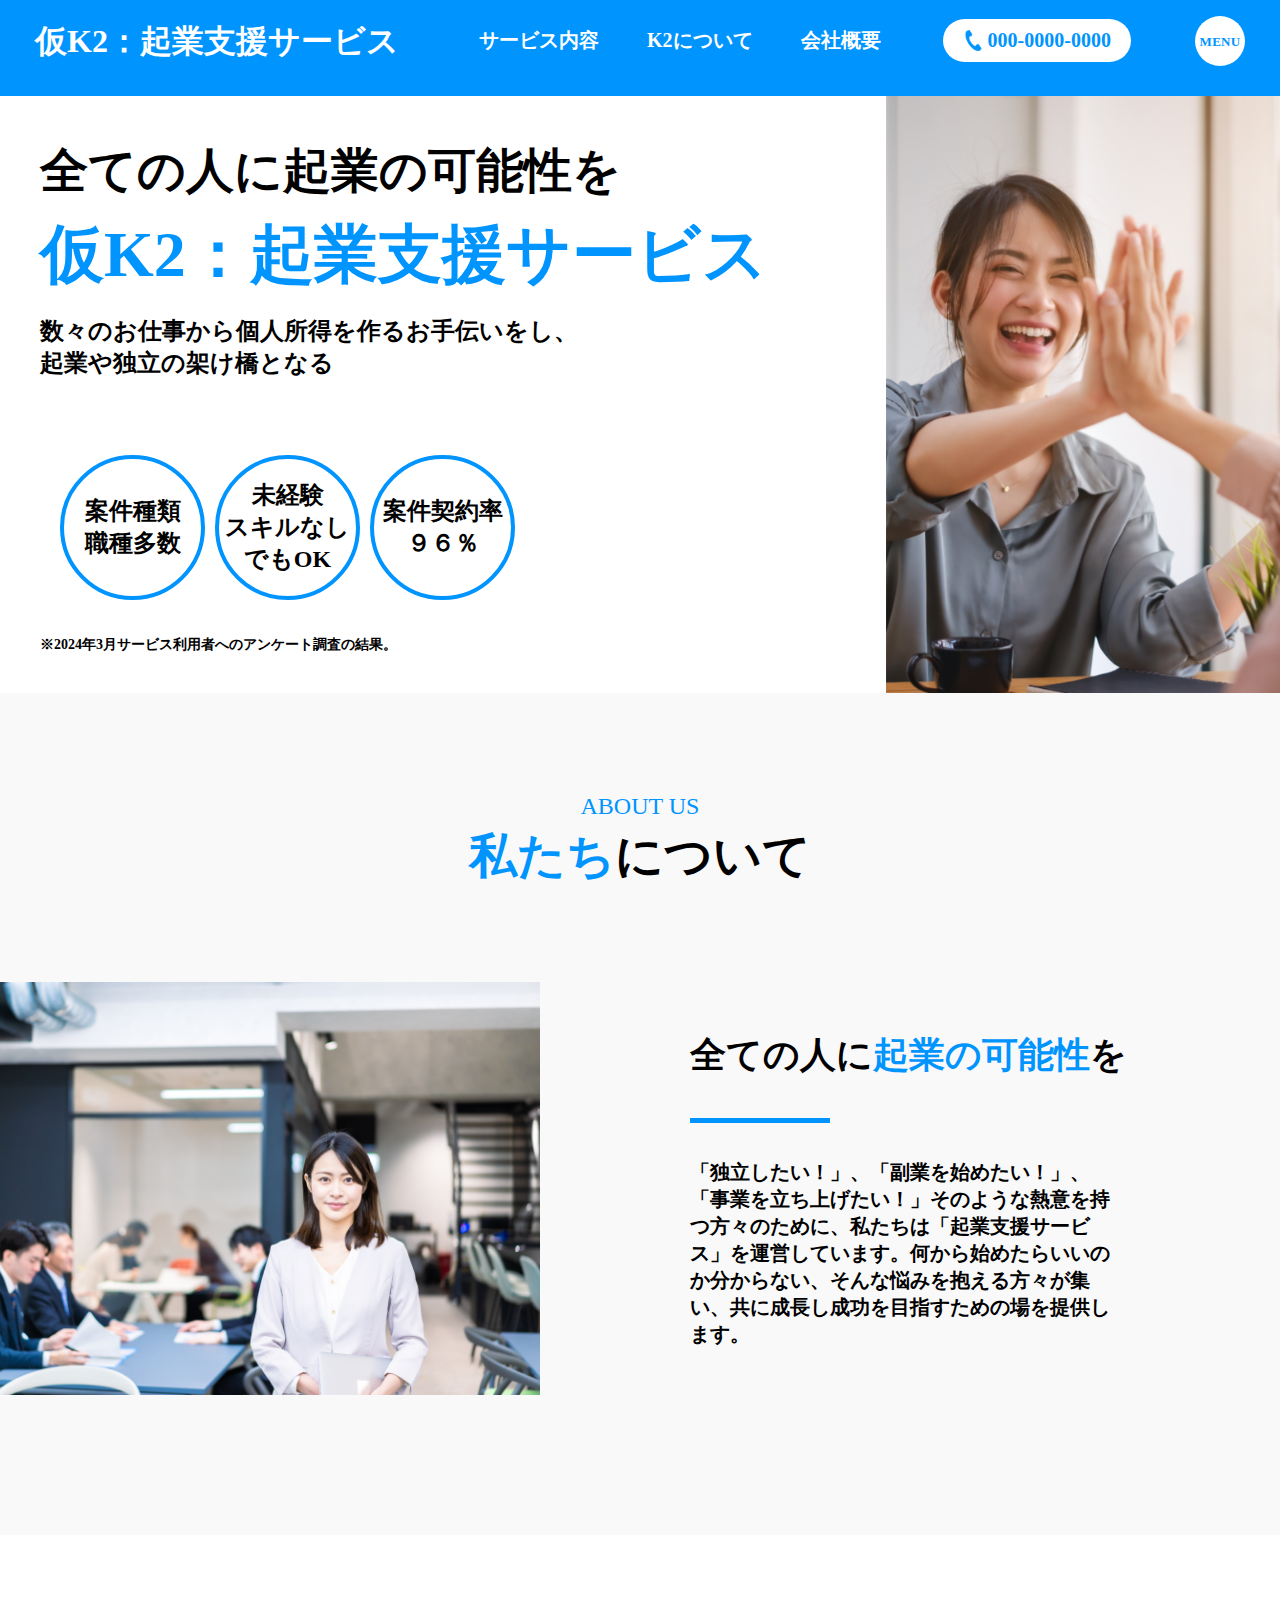
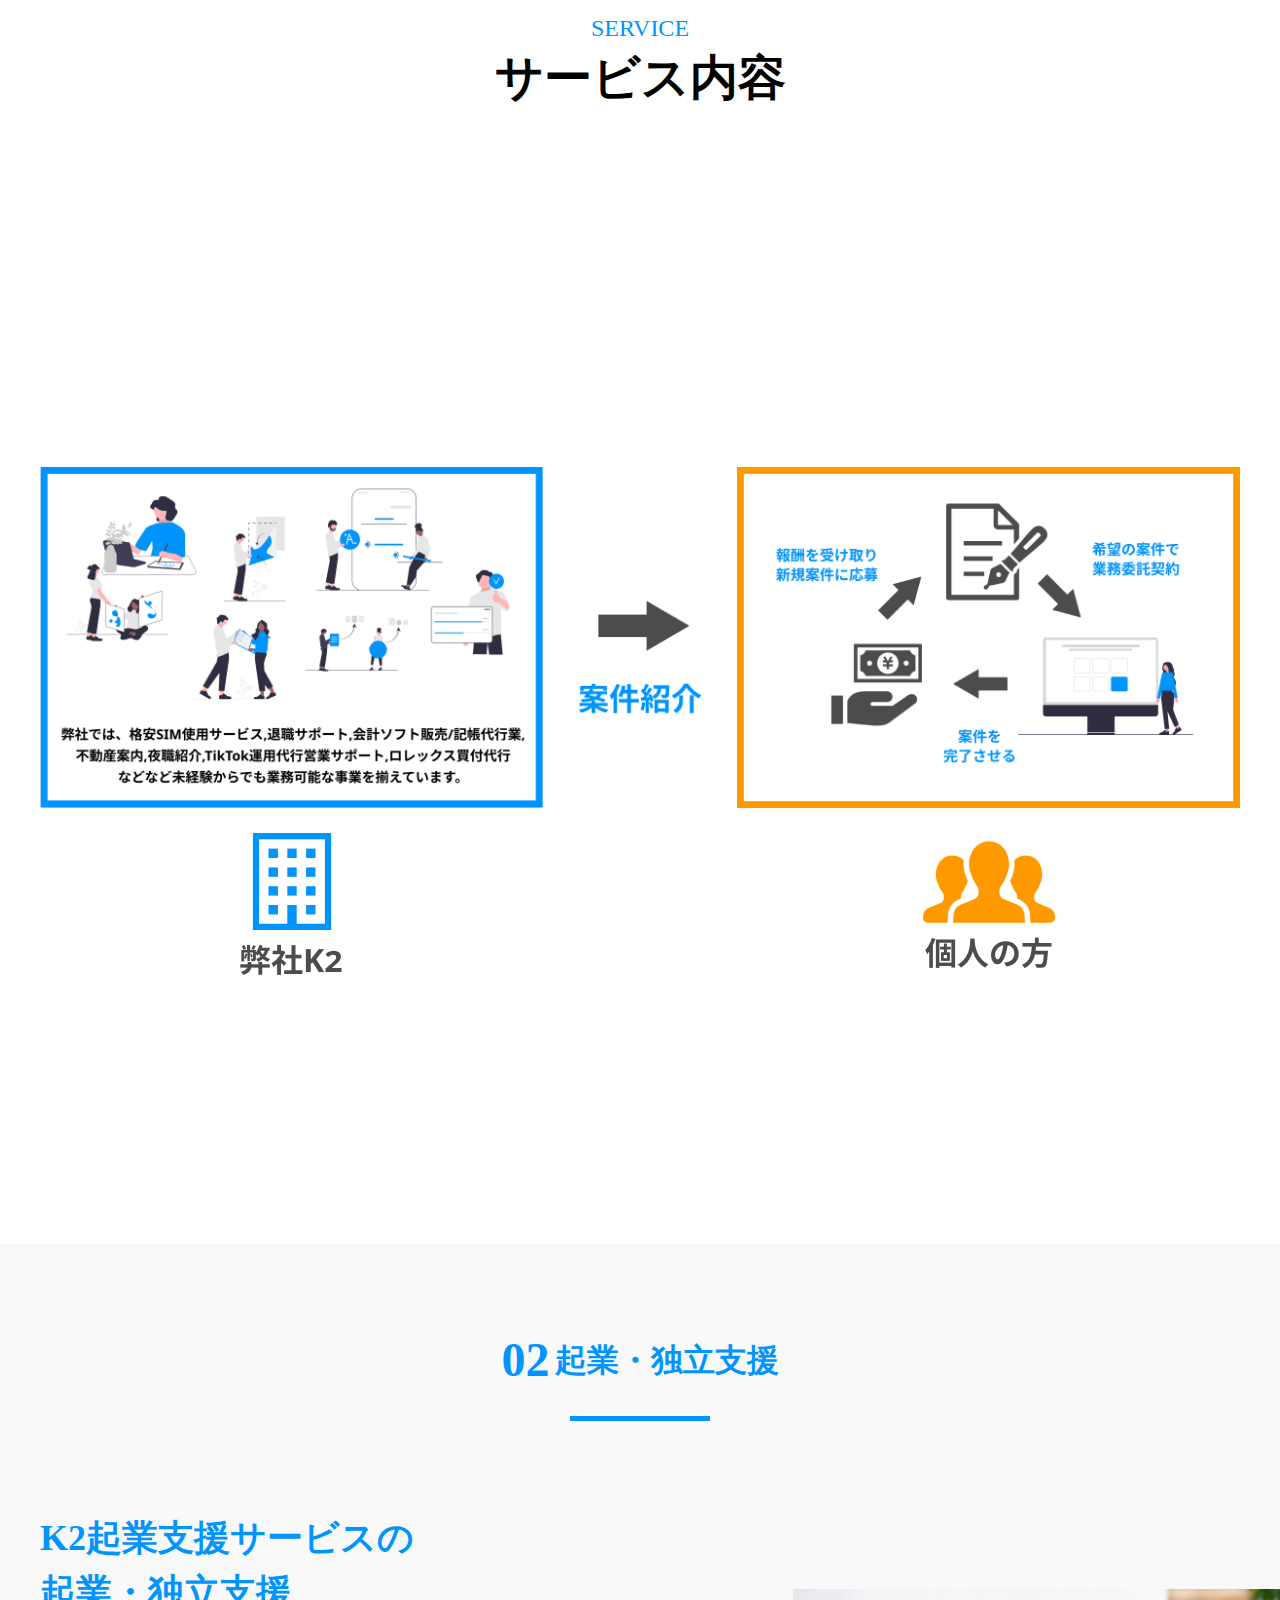
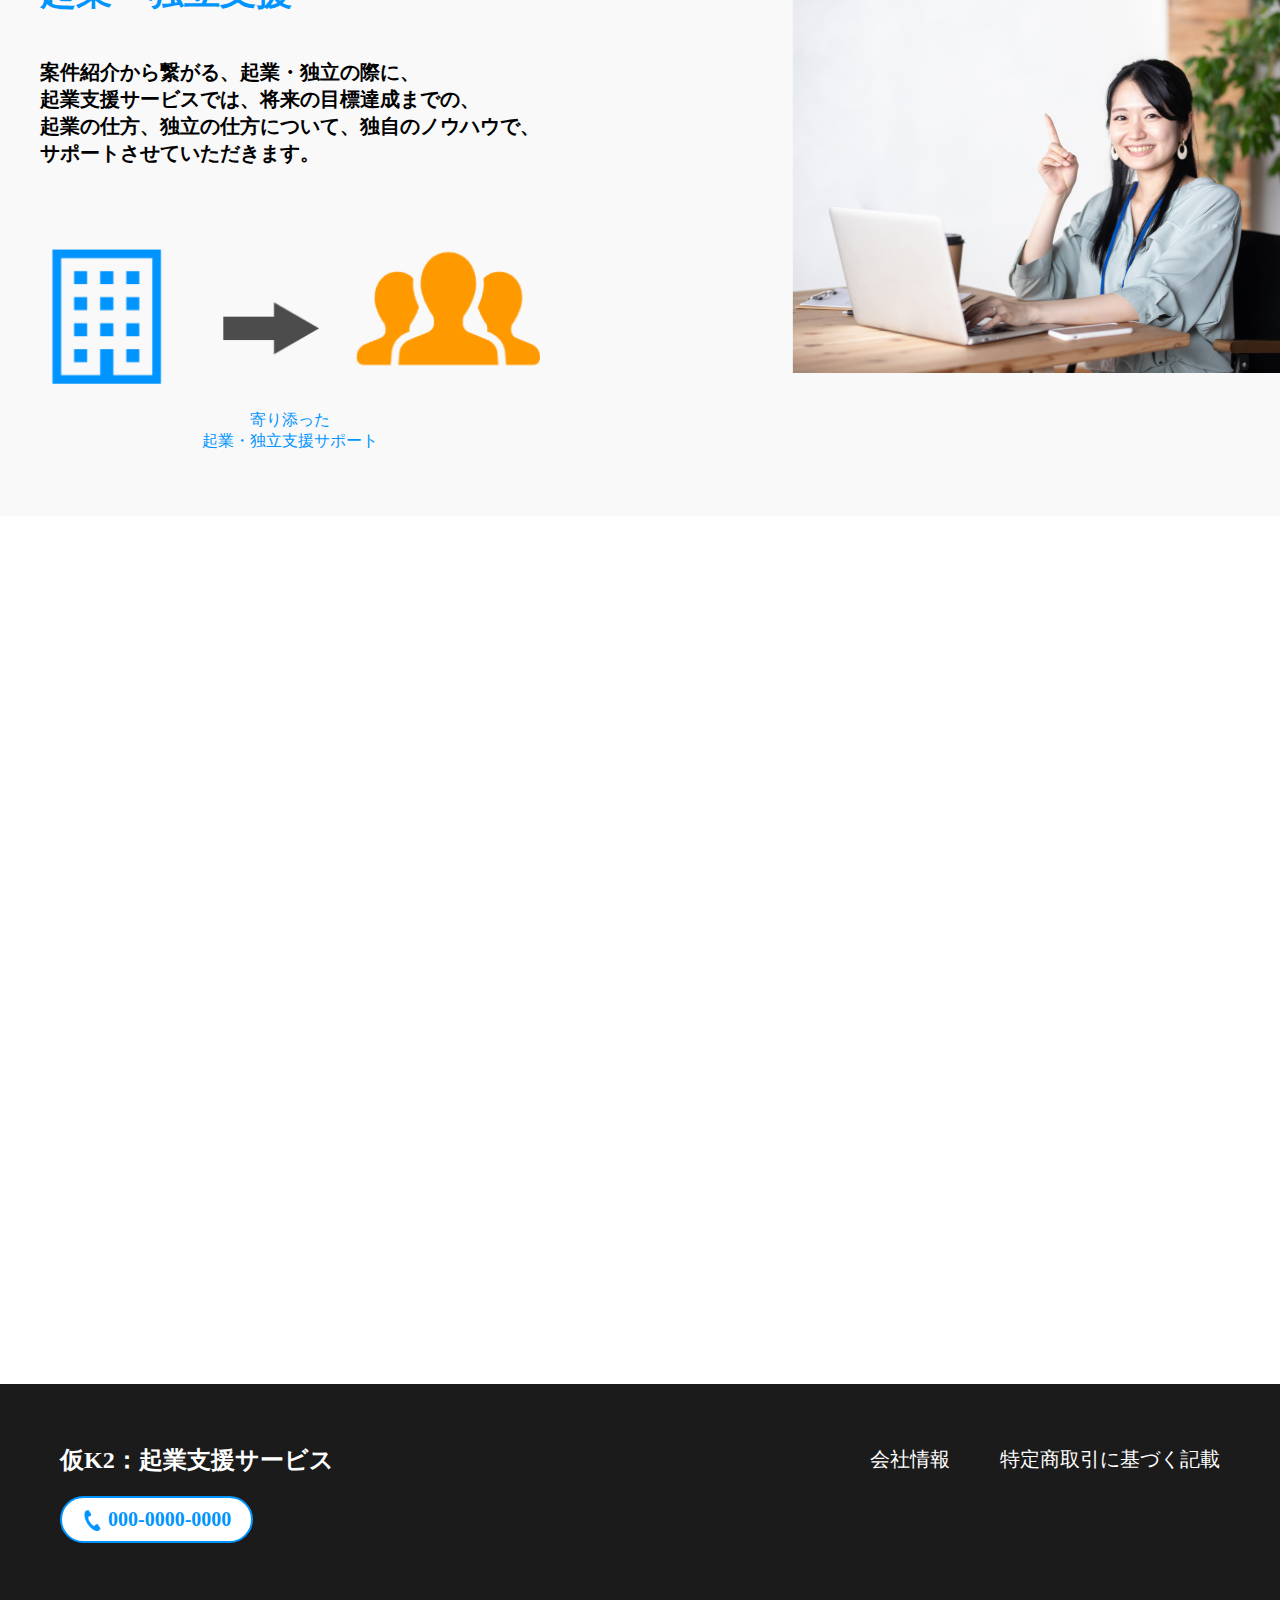
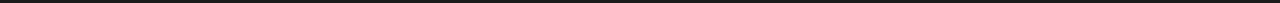
==== index.html @ 3875a144 "fist:: complete" ====
<!DOCTYPE html>
<html lang="ja">

<head>
    <meta charset="UTF-8">
    <meta name="viewport" content="width=device-width, initial-scale=1.0">
    <link rel="stylesheet" href="./assets/css/wow.css">
    <link rel="stylesheet" href="./assets/css/style.css">
    <link rel="preconnect" href="https://fonts.googleapis.com">
    <link rel="preconnect" href="https://fonts.gstatic.com" crossorigin>
    <link href="https://fonts.googleapis.com/css2?family=Noto+Sans+Thai:wght@100..900&display=swap" rel="stylesheet">


    <title>仮K2：起業支援サービス</title>
</head>

<body>
    <div class="c-header">
        <div class="c-header__inner">
            <h1>
                <a href="#" class="logo">
                    <!-- <img src="./assets/img/header/logo.png" alt="logo"> -->
                    仮K2：起業支援サービス
                </a>
            </h1>
            <div class="c-header-right is-pc">
                <ul class="c-header__items">
                    <li> サービス内容</li>
                    <li>K2について</li>
                    <li>会社概要</li>
                </ul>

                <div class="__link-wrap">
                    <a href="#" class="__link-wrap__item">
                        <svg width="21" height="21" viewBox="0 0 21 21" fill="none" xmlns="http://www.w3.org/2000/svg" xmlns:xlink="http://www.w3.org/1999/xlink">
                            <rect width="21" height="21" fill="url(#pattern0_32_11)"/>
                            <defs>
                            <pattern id="pattern0_32_11" patternContentUnits="objectBoundingBox" width="1" height="1">
                            <use xlink:href="#image0_32_11" transform="scale(0.00390625)"/>
                            </pattern>
                            <image id="image0_32_11" width="256" height="256" xlink:href="[data-uri]"/>
                            </defs>
                        </svg>
                        <p class="__item--ttlnum">
                            000-0000-0000
                        </p>
                    </a>
                </div>
            </div>
            <div class="hambtn">
                <button class="__btn">
                            <span>MENU</span>
                        </button>
            </div>
            <div class="sp-menu">
                <div class="sp-menu__container">
                    <div class="__header">
                        <h1>
                            <a>
                                <!-- <img src="./assets/img/header/logo.png" alt="logo"> -->
                            </a>
                        </h1>
                        <button class="close-menu">
                            <span>⨉</span>
                        </button>
                    </div>
                    <ul class="__items">
                        <li>
                            サービス内容
                        </li>
                        <li>
                            K2について
                        </li>
                        <li>
                            会社概要
                        </li>
                    </ul>
                    <div class="__link-wrap">
                        <a class="__link-wrap__item">
                            <svg width="21" height="21" viewBox="0 0 21 21" fill="none" xmlns="http://www.w3.org/2000/svg" xmlns:xlink="http://www.w3.org/1999/xlink">
                                <rect width="21" height="21" fill="url(#pattern0_32_39)"/>
                                <defs>
                                <pattern id="pattern0_32_39" patternContentUnits="objectBoundingBox" width="1" height="1">
                                <use xlink:href="#image0_32_39" transform="scale(0.00390625)"/>
                                </pattern>
                                <image id="image0_32_39" width="256" height="256" xlink:href="[data-uri]"/>
                                </defs>
                                </svg>

                            <p class="__item--ttlnum">
                                000-0000-0000
                            </p>
                        </a>
                    </div>
                </div>
            </div>
        </div>
    </div>
    <div class="p-main" id="top">
        <div class="p-fv">
            <div class="__container wow fadeInUp">
                <div class="__fv-left">
                    <h3 class="__fv-ttl">
                        全ての人に起業の可能性を<br>
                        <span>仮K2：起業支援サービス</span>
                    </h3>
                    <p class="__fv-ctn">
                        数々のお仕事から個人所得を作るお手伝いをし、<br class="is-pc">起業や独立の架け橋となる
                    </p>
                    <div class="__fv-items">
                        <p class="__fv-item">
                            案件種類<br>職種多数
                        </p>
                        <p class="__fv-item">
                            未経験<br>スキルなし<br>でもOK
                        </p>
                        <p class="__fv-item">
                            案件契約率<br><span>９６％</span>
                        </p>
                    </div>
                    <p class="__fv-info">
                        ※2024年3月サービス利用者へのアンケート調査の結果。
                    </p>
                </div>
                <figure class="__fv-img">
                    <img src="./assets/img/img-fv.png" alt="">
                </figure>
            </div>
        </div>
        <div class="p-about">
            <div class="__container wow fadeInUp">
                <div class="__about-ttl">
                    <p class="__ttl-en">
                        ABOUT US
                    </p>
                    <h3 class="__ttl-jp">
                        <span>私たち</span>について
                    </h3>
                </div>
                <div class="__about-main">
                    <figure class="__main-img">
                        <img src="./assets/img/img-about.png" alt="">
                    </figure>
                    <div class="__main-ctn">
                        <h3 class="__ctn--ttl">
                            全ての人に<span>起業の可能性</span>を
                        </h3>
                        <p class="__ctn--detail">
                            「独立したい！」、「副業を始めたい！」、「事業を立ち上げたい！」そのような熱意を持つ方々のために、私たちは「起業支援サービス」を運営しています。何から始めたらいいのか分からない、そんな悩みを抱える方々が集い、共に成長し成功を目指すための場を提供します。
                        </p>
                    </div>
                </div>
            </div>
        </div>
        <div class="p-service">
            <div class="__container ">
                <div class="__service-ttl">
                    <p class="__ttl-en">
                        SERVICE
                    </p>
                    <h3 class="__ttl-jp">
                        サービス内容
                    </h3>
                </div>
                <div class="__service-main wow fadeInUp">
                    <h4 class="__main--ttl">
                        <span>01</span>案件紹介
                    </h4>
                    <p class="__main-ctn">
                        弊社が契約している事業・案件を個人の方へ紹介して、<br> 個人の方が業務委託として契約し業務を行うことで、個人所得を作れるようになります。
                        <br> それらを通して、起業や独立のためのスキルを身につけるサポートを行います。
                    </p>
                    <div class="__main--flow">
                        <div class="__fow--company">
                            <figure class="__item-img">
                                <img src="./assets/img/img-flow-left.png" alt="">
                            </figure>
                            <figure class="__item-ico">
                                <img src="./assets/img/img-flow-left-ico.png" alt="">
                            </figure>
                        </div>
                        <figure class="__flow--intro">
                            <img src="./assets/img/img-flow-intro.png" alt="" class="is-pc">
                            <img src="./assets/img/img-flow-intro@2x.png" alt="" class="is-sp">
                        </figure>
                        <div class="__fow--person">
                            <figure class="__item-img">
                                <img src="./assets/img/img-flow-right.png" alt="">
                            </figure>
                            <figure class="__item-ico">
                                <img src="./assets/img/img-flow-right-ico.png" alt="">
                            </figure>
                        </div>
                    </div>
                    <a href="#" class="__main-btn">
                        案件を詳しく見る
                        <svg width="19" height="23" viewBox="0 0 19 23" fill="none" xmlns="http://www.w3.org/2000/svg">
                            <path d="M19 11.5L0.249999 22.3253L0.25 0.674682L19 11.5Z" fill="white"/>
                        </svg>
                    </a>
                </div>

            </div>

        </div>
        <div class="p-service-two">
            <div class="__container">
                <h4 class="__main--ttl">
                    <span>02</span>起業・独立支援
                </h4>
                <div class="__main-body">
                    <div class="__main-left">
                        <h4 class="__left-ttl">
                            K2起業支援サービスの <br> 起業・独立支援
                        </h4>
                        <p class="__left-ctn">
                            案件紹介から繋がる、起業・独立の際に、<br> 起業支援サービスでは、将来の目標達成までの、
                            <br> 起業の仕方、独立の仕方について、独自のノウハウで、
                            <br class="is-pc"> サポートさせていただきます。
                        </p>
                        <div class="__left-img">
                            <figure>
                                <img src="./assets/img/img-service-left.png" alt="">
                            </figure>
                            <p class="__left-info">
                                寄り添った<br> 起業・独立支援サポート
                            </p>
                        </div>
                    </div>
                    <figure class="__main-right">
                        <img src="./assets/img/img-service-right.png" alt="">
                    </figure>

                </div>
            </div>
        </div>
        <div class="p-company">
            <div class="__container wow fadeInUp">
                <div class="__company-ttl">
                    <p class="__ttl-en">
                        COMPANY
                    </p>
                    <h3 class="__ttl-jp">
                        会社概要
                    </h3>
                </div>
                <div class="__company-main">
                    <div class="__map">

                    </div>
                    <div class="__company-info">
                        <div class="__info-item">
                            <h5 class="__item-ttl">
                                会社名
                            </h5>
                            <p class="__item-ctn">

                            </p>
                        </div>
                        <div class="__info-item">
                            <h5 class="__item-ttl">
                                設立日
                            </h5>
                            <p class="__item-ctn">

                            </p>
                        </div>
                        <div class="__info-item">
                            <h5 class="__item-ttl">
                                住所
                            </h5>
                            <p class="__item-ctn">

                            </p>
                        </div>
                        <div class="__info-item">
                            <h5 class="__item-ttl">
                                事業内容
                            </h5>
                            <p class="__item-ctn">

                            </p>
                        </div>
                        <div class="__info-item">
                            <h5 class="__item-ttl">
                                企業理念
                            </h5>
                            <p class="__item-ctn">
                                「独立したい！」、「副業を始めたい！」、「事業を立ち上げたい！」という熱意を持つすべての方々を支援するために、私たちは「起業支援サービス」を運営しています。何から始めたらいいのか分からない方々が集い、共に成長し、成功を目指すための場を提供することを私たちの使命としています。私たちは、皆様の夢を現実にするためのパートナーとして、具体的なアドバイスやサポート、リソースを提供し、共に未来を切り拓くことをお約束します。
                            </p>
                        </div>
                    </div>
                </div>
            </div>
        </div>


    </div>
    <div class="c-footer">
        <div class="__bar">
            <a href="#" class="logo">仮K2：起業支援サービス</a>
            <div class="__link-wrap">
                <a href="#" class="__wrap-item">会社情報</a>
                <a href="#" class="__wrap-item">特定商取引に基づく記載</a>
            </div>
        </div>
        <div class="__phone-contact">
            <a href="#">
                <svg width="21" height="21" viewBox="0 0 21 21" fill="none" xmlns="http://www.w3.org/2000/svg" xmlns:xlink="http://www.w3.org/1999/xlink">
                    <rect width="21" height="21" fill="url(#pattern0_32_39)"/>
                    <defs>
                    <pattern id="pattern0_32_39" patternContentUnits="objectBoundingBox" width="1" height="1">
                    <use xlink:href="#image0_32_39" transform="scale(0.00390625)"/>
                    </pattern>
                    <image id="image0_32_39" width="256" height="256" xlink:href="[data-uri]"/>
                    </defs>
                </svg> 000-0000-0000
            </a>
        </div>
    </div>
</body>
<script src="https://ajax.googleapis.com/ajax/libs/jquery/3.5.1/jquery.min.js"></script>
<script src="./assets/js/wow.js"></script>
<script src="./assets/js/custom.js"></script>
<script>
    new WOW().init();
</script>

</html>

</html>
---- assets/css/wow.css ----
@charset "UTF-8";

/*!
 * animate.css -http://daneden.me/animate
 * Version - 3.5.1
 * Licensed under the MIT license - http://opensource.org/licenses/MIT
 *
 * Copyright (c) 2016 Daniel Eden
 */

.animated {
    -webkit-animation-duration: 1s;
    animation-duration: 1s;
    -webkit-animation-fill-mode: both;
    animation-fill-mode: both
}

.animated.infinite {
    -webkit-animation-iteration-count: infinite;
    animation-iteration-count: infinite
}

.animated.hinge {
    -webkit-animation-duration: 2s;
    animation-duration: 2s
}

.animated.bounceIn,
.animated.bounceOut,
.animated.flipOutX,
.animated.flipOutY {
    -webkit-animation-duration: .75s;
    animation-duration: .75s
}

@-webkit-keyframes bounce {

    0%,
    20%,
    53%,
    80%,
    to {
        -webkit-animation-timing-function: cubic-bezier(.215, .61, .355, 1);
        animation-timing-function: cubic-bezier(.215, .61, .355, 1);
        -webkit-transform: translateZ(0);
        transform: translateZ(0)
    }

    40%,
    43% {
        -webkit-transform: translate3d(0, -30px, 0);
        transform: translate3d(0, -30px, 0)
    }

    40%,
    43%,
    70% {
        -webkit-animation-timing-function: cubic-bezier(.755, .05, .855, .06);
        animation-timing-function: cubic-bezier(.755, .05, .855, .06)
    }

    70% {
        -webkit-transform: translate3d(0, -15px, 0);
        transform: translate3d(0, -15px, 0)
    }

    90% {
        -webkit-transform: translate3d(0, -4px, 0);
        transform: translate3d(0, -4px, 0)
    }
}

@keyframes bounce {

    0%,
    20%,
    53%,
    80%,
    to {
        -webkit-animation-timing-function: cubic-bezier(.215, .61, .355, 1);
        animation-timing-function: cubic-bezier(.215, .61, .355, 1);
        -webkit-transform: translateZ(0);
        transform: translateZ(0)
    }

    40%,
    43% {
        -webkit-transform: translate3d(0, -30px, 0);
        transform: translate3d(0, -30px, 0)
    }

    40%,
    43%,
    70% {
        -webkit-animation-timing-function: cubic-bezier(.755, .05, .855, .06);
        animation-timing-function: cubic-bezier(.755, .05, .855, .06)
    }

    70% {
        -webkit-transform: translate3d(0, -15px, 0);
        transform: translate3d(0, -15px, 0)
    }

    90% {
        -webkit-transform: translate3d(0, -4px, 0);
        transform: translate3d(0, -4px, 0)
    }
}

.bounce {
    -webkit-animation-name: bounce;
    animation-name: bounce;
    -webkit-transform-origin: center bottom;
    transform-origin: center bottom
}

@-webkit-keyframes flash {

    0%,
    50%,
    to {
        opacity: 1
    }

    25%,
    75% {
        opacity: 0
    }
}

@keyframes flash {

    0%,
    50%,
    to {
        opacity: 1
    }

    25%,
    75% {
        opacity: 0
    }
}

.flash {
    -webkit-animation-name: flash;
    animation-name: flash
}

@-webkit-keyframes pulse {
    0% {
        -webkit-transform: scaleX(1);
        transform: scaleX(1)
    }

    50% {
        -webkit-transform: scale3d(1.05, 1.05, 1.05);
        transform: scale3d(1.05, 1.05, 1.05)
    }

    to {
        -webkit-transform: scaleX(1);
        transform: scaleX(1)
    }
}

@keyframes pulse {
    0% {
        -webkit-transform: scaleX(1);
        transform: scaleX(1)
    }

    50% {
        -webkit-transform: scale3d(1.05, 1.05, 1.05);
        transform: scale3d(1.05, 1.05, 1.05)
    }

    to {
        -webkit-transform: scaleX(1);
        transform: scaleX(1)
    }
}

.pulse {
    -webkit-animation-name: pulse;
    animation-name: pulse
}

@-webkit-keyframes rubberBand {
    0% {
        -webkit-transform: scaleX(1);
        transform: scaleX(1)
    }

    30% {
        -webkit-transform: scale3d(1.25, .75, 1);
        transform: scale3d(1.25, .75, 1)
    }

    40% {
        -webkit-transform: scale3d(.75, 1.25, 1);
        transform: scale3d(.75, 1.25, 1)
    }

    50% {
        -webkit-transform: scale3d(1.15, .85, 1);
        transform: scale3d(1.15, .85, 1)
    }

    65% {
        -webkit-transform: scale3d(.95, 1.05, 1);
        transform: scale3d(.95, 1.05, 1)
    }

    75% {
        -webkit-transform: scale3d(1.05, .95, 1);
        transform: scale3d(1.05, .95, 1)
    }

    to {
        -webkit-transform: scaleX(1);
        transform: scaleX(1)
    }
}

@keyframes rubberBand {
    0% {
        -webkit-transform: scaleX(1);
        transform: scaleX(1)
    }

    30% {
        -webkit-transform: scale3d(1.25, .75, 1);
        transform: scale3d(1.25, .75, 1)
    }

    40% {
        -webkit-transform: scale3d(.75, 1.25, 1);
        transform: scale3d(.75, 1.25, 1)
    }

    50% {
        -webkit-transform: scale3d(1.15, .85, 1);
        transform: scale3d(1.15, .85, 1)
    }

    65% {
        -webkit-transform: scale3d(.95, 1.05, 1);
        transform: scale3d(.95, 1.05, 1)
    }

    75% {
        -webkit-transform: scale3d(1.05, .95, 1);
        transform: scale3d(1.05, .95, 1)
    }

    to {
        -webkit-transform: scaleX(1);
        transform: scaleX(1)
    }
}

.rubberBand {
    -webkit-animation-name: rubberBand;
    animation-name: rubberBand
}

@-webkit-keyframes shake {

    0%,
    to {
        -webkit-transform: translateZ(0);
        transform: translateZ(0)
    }

    10%,
    30%,
    50%,
    70%,
    90% {
        -webkit-transform: translate3d(-10px, 0, 0);
        transform: translate3d(-10px, 0, 0)
    }

    20%,
    40%,
    60%,
    80% {
        -webkit-transform: translate3d(10px, 0, 0);
        transform: translate3d(10px, 0, 0)
    }
}

@keyframes shake {

    0%,
    to {
        -webkit-transform: translateZ(0);
        transform: translateZ(0)
    }

    10%,
    30%,
    50%,
    70%,
    90% {
        -webkit-transform: translate3d(-10px, 0, 0);
        transform: translate3d(-10px, 0, 0)
    }

    20%,
    40%,
    60%,
    80% {
        -webkit-transform: translate3d(10px, 0, 0);
        transform: translate3d(10px, 0, 0)
    }
}

.shake {
    -webkit-animation-name: shake;
    animation-name: shake
}

@-webkit-keyframes headShake {
    0% {
        -webkit-transform: translateX(0);
        transform: translateX(0)
    }

    6.5% {
        -webkit-transform: translateX(-6px) rotateY(-9deg);
        transform: translateX(-6px) rotateY(-9deg)
    }

    18.5% {
        -webkit-transform: translateX(5px) rotateY(7deg);
        transform: translateX(5px) rotateY(7deg)
    }

    31.5% {
        -webkit-transform: translateX(-3px) rotateY(-5deg);
        transform: translateX(-3px) rotateY(-5deg)
    }

    43.5% {
        -webkit-transform: translateX(2px) rotateY(3deg);
        transform: translateX(2px) rotateY(3deg)
    }

    50% {
        -webkit-transform: translateX(0);
        transform: translateX(0)
    }
}

@keyframes headShake {
    0% {
        -webkit-transform: translateX(0);
        transform: translateX(0)
    }

    6.5% {
        -webkit-transform: translateX(-6px) rotateY(-9deg);
        transform: translateX(-6px) rotateY(-9deg)
    }

    18.5% {
        -webkit-transform: translateX(5px) rotateY(7deg);
        transform: translateX(5px) rotateY(7deg)
    }

    31.5% {
        -webkit-transform: translateX(-3px) rotateY(-5deg);
        transform: translateX(-3px) rotateY(-5deg)
    }

    43.5% {
        -webkit-transform: translateX(2px) rotateY(3deg);
        transform: translateX(2px) rotateY(3deg)
    }

    50% {
        -webkit-transform: translateX(0);
        transform: translateX(0)
    }
}

.headShake {
    -webkit-animation-timing-function: ease-in-out;
    animation-timing-function: ease-in-out;
    -webkit-animation-name: headShake;
    animation-name: headShake
}

@-webkit-keyframes swing {
    20% {
        -webkit-transform: rotate(15deg);
        transform: rotate(15deg)
    }

    40% {
        -webkit-transform: rotate(-10deg);
        transform: rotate(-10deg)
    }

    60% {
        -webkit-transform: rotate(5deg);
        transform: rotate(5deg)
    }

    80% {
        -webkit-transform: rotate(-5deg);
        transform: rotate(-5deg)
    }

    to {
        -webkit-transform: rotate(0deg);
        transform: rotate(0deg)
    }
}

@keyframes swing {
    20% {
        -webkit-transform: rotate(15deg);
        transform: rotate(15deg)
    }

    40% {
        -webkit-transform: rotate(-10deg);
        transform: rotate(-10deg)
    }

    60% {
        -webkit-transform: rotate(5deg);
        transform: rotate(5deg)
    }

    80% {
        -webkit-transform: rotate(-5deg);
        transform: rotate(-5deg)
    }

    to {
        -webkit-transform: rotate(0deg);
        transform: rotate(0deg)
    }
}

.swing {
    -webkit-transform-origin: top center;
    transform-origin: top center;
    -webkit-animation-name: swing;
    animation-name: swing
}

@-webkit-keyframes tada {
    0% {
        -webkit-transform: scaleX(1);
        transform: scaleX(1)
    }

    10%,
    20% {
        -webkit-transform: scale3d(.9, .9, .9) rotate(-3deg);
        transform: scale3d(.9, .9, .9) rotate(-3deg)
    }

    30%,
    50%,
    70%,
    90% {
        -webkit-transform: scale3d(1.1, 1.1, 1.1) rotate(3deg);
        transform: scale3d(1.1, 1.1, 1.1) rotate(3deg)
    }

    40%,
    60%,
    80% {
        -webkit-transform: scale3d(1.1, 1.1, 1.1) rotate(-3deg);
        transform: scale3d(1.1, 1.1, 1.1) rotate(-3deg)
    }

    to {
        -webkit-transform: scaleX(1);
        transform: scaleX(1)
    }
}

@keyframes tada {
    0% {
        -webkit-transform: scaleX(1);
        transform: scaleX(1)
    }

    10%,
    20% {
        -webkit-transform: scale3d(.9, .9, .9) rotate(-3deg);
        transform: scale3d(.9, .9, .9) rotate(-3deg)
    }

    30%,
    50%,
    70%,
    90% {
        -webkit-transform: scale3d(1.1, 1.1, 1.1) rotate(3deg);
        transform: scale3d(1.1, 1.1, 1.1) rotate(3deg)
    }

    40%,
    60%,
    80% {
        -webkit-transform: scale3d(1.1, 1.1, 1.1) rotate(-3deg);
        transform: scale3d(1.1, 1.1, 1.1) rotate(-3deg)
    }

    to {
        -webkit-transform: scaleX(1);
        transform: scaleX(1)
    }
}

.tada {
    -webkit-animation-name: tada;
    animation-name: tada
}

@-webkit-keyframes wobble {
    0% {
        -webkit-transform: none;
        transform: none
    }

    15% {
        -webkit-transform: translate3d(-25%, 0, 0) rotate(-5deg);
        transform: translate3d(-25%, 0, 0) rotate(-5deg)
    }

    30% {
        -webkit-transform: translate3d(20%, 0, 0) rotate(3deg);
        transform: translate3d(20%, 0, 0) rotate(3deg)
    }

    45% {
        -webkit-transform: translate3d(-15%, 0, 0) rotate(-3deg);
        transform: translate3d(-15%, 0, 0) rotate(-3deg)
    }

    60% {
        -webkit-transform: translate3d(10%, 0, 0) rotate(2deg);
        transform: translate3d(10%, 0, 0) rotate(2deg)
    }

    75% {
        -webkit-transform: translate3d(-5%, 0, 0) rotate(-1deg);
        transform: translate3d(-5%, 0, 0) rotate(-1deg)
    }

    to {
        -webkit-transform: none;
        transform: none
    }
}

@keyframes wobble {
    0% {
        -webkit-transform: none;
        transform: none
    }

    15% {
        -webkit-transform: translate3d(-25%, 0, 0) rotate(-5deg);
        transform: translate3d(-25%, 0, 0) rotate(-5deg)
    }

    30% {
        -webkit-transform: translate3d(20%, 0, 0) rotate(3deg);
        transform: translate3d(20%, 0, 0) rotate(3deg)
    }

    45% {
        -webkit-transform: translate3d(-15%, 0, 0) rotate(-3deg);
        transform: translate3d(-15%, 0, 0) rotate(-3deg)
    }

    60% {
        -webkit-transform: translate3d(10%, 0, 0) rotate(2deg);
        transform: translate3d(10%, 0, 0) rotate(2deg)
    }

    75% {
        -webkit-transform: translate3d(-5%, 0, 0) rotate(-1deg);
        transform: translate3d(-5%, 0, 0) rotate(-1deg)
    }

    to {
        -webkit-transform: none;
        transform: none
    }
}

.wobble {
    -webkit-animation-name: wobble;
    animation-name: wobble
}

@-webkit-keyframes jello {

    0%,
    11.1%,
    to {
        -webkit-transform: none;
        transform: none
    }

    22.2% {
        -webkit-transform: skewX(-12.5deg) skewY(-12.5deg);
        transform: skewX(-12.5deg) skewY(-12.5deg)
    }

    33.3% {
        -webkit-transform: skewX(6.25deg) skewY(6.25deg);
        transform: skewX(6.25deg) skewY(6.25deg)
    }

    44.4% {
        -webkit-transform: skewX(-3.125deg) skewY(-3.125deg);
        transform: skewX(-3.125deg) skewY(-3.125deg)
    }

    55.5% {
        -webkit-transform: skewX(1.5625deg) skewY(1.5625deg);
        transform: skewX(1.5625deg) skewY(1.5625deg)
    }

    66.6% {
        -webkit-transform: skewX(-.78125deg) skewY(-.78125deg);
        transform: skewX(-.78125deg) skewY(-.78125deg)
    }

    77.7% {
        -webkit-transform: skewX(.390625deg) skewY(.390625deg);
        transform: skewX(.390625deg) skewY(.390625deg)
    }

    88.8% {
        -webkit-transform: skewX(-.1953125deg) skewY(-.1953125deg);
        transform: skewX(-.1953125deg) skewY(-.1953125deg)
    }
}

@keyframes jello {

    0%,
    11.1%,
    to {
        -webkit-transform: none;
        transform: none
    }

    22.2% {
        -webkit-transform: skewX(-12.5deg) skewY(-12.5deg);
        transform: skewX(-12.5deg) skewY(-12.5deg)
    }

    33.3% {
        -webkit-transform: skewX(6.25deg) skewY(6.25deg);
        transform: skewX(6.25deg) skewY(6.25deg)
    }

    44.4% {
        -webkit-transform: skewX(-3.125deg) skewY(-3.125deg);
        transform: skewX(-3.125deg) skewY(-3.125deg)
    }

    55.5% {
        -webkit-transform: skewX(1.5625deg) skewY(1.5625deg);
        transform: skewX(1.5625deg) skewY(1.5625deg)
    }

    66.6% {
        -webkit-transform: skewX(-.78125deg) skewY(-.78125deg);
        transform: skewX(-.78125deg) skewY(-.78125deg)
    }

    77.7% {
        -webkit-transform: skewX(.390625deg) skewY(.390625deg);
        transform: skewX(.390625deg) skewY(.390625deg)
    }

    88.8% {
        -webkit-transform: skewX(-.1953125deg) skewY(-.1953125deg);
        transform: skewX(-.1953125deg) skewY(-.1953125deg)
    }
}

.jello {
    -webkit-animation-name: jello;
    animation-name: jello;
    -webkit-transform-origin: center;
    transform-origin: center
}

@-webkit-keyframes bounceIn {

    0%,
    20%,
    40%,
    60%,
    80%,
    to {
        -webkit-animation-timing-function: cubic-bezier(.215, .61, .355, 1);
        animation-timing-function: cubic-bezier(.215, .61, .355, 1)
    }

    0% {
        opacity: 0;
        -webkit-transform: scale3d(.3, .3, .3);
        transform: scale3d(.3, .3, .3)
    }

    20% {
        -webkit-transform: scale3d(1.1, 1.1, 1.1);
        transform: scale3d(1.1, 1.1, 1.1)
    }

    40% {
        -webkit-transform: scale3d(.9, .9, .9);
        transform: scale3d(.9, .9, .9)
    }

    60% {
        opacity: 1;
        -webkit-transform: scale3d(1.03, 1.03, 1.03);
        transform: scale3d(1.03, 1.03, 1.03)
    }

    80% {
        -webkit-transform: scale3d(.97, .97, .97);
        transform: scale3d(.97, .97, .97)
    }

    to {
        opacity: 1;
        -webkit-transform: scaleX(1);
        transform: scaleX(1)
    }
}

@keyframes bounceIn {

    0%,
    20%,
    40%,
    60%,
    80%,
    to {
        -webkit-animation-timing-function: cubic-bezier(.215, .61, .355, 1);
        animation-timing-function: cubic-bezier(.215, .61, .355, 1)
    }

    0% {
        opacity: 0;
        -webkit-transform: scale3d(.3, .3, .3);
        transform: scale3d(.3, .3, .3)
    }

    20% {
        -webkit-transform: scale3d(1.1, 1.1, 1.1);
        transform: scale3d(1.1, 1.1, 1.1)
    }

    40% {
        -webkit-transform: scale3d(.9, .9, .9);
        transform: scale3d(.9, .9, .9)
    }

    60% {
        opacity: 1;
        -webkit-transform: scale3d(1.03, 1.03, 1.03);
        transform: scale3d(1.03, 1.03, 1.03)
    }

    80% {
        -webkit-transform: scale3d(.97, .97, .97);
        transform: scale3d(.97, .97, .97)
    }

    to {
        opacity: 1;
        -webkit-transform: scaleX(1);
        transform: scaleX(1)
    }
}

.bounceIn {
    -webkit-animation-name: bounceIn;
    animation-name: bounceIn
}

@-webkit-keyframes bounceInDown {

    0%,
    60%,
    75%,
    90%,
    to {
        -webkit-animation-timing-function: cubic-bezier(.215, .61, .355, 1);
        animation-timing-function: cubic-bezier(.215, .61, .355, 1)
    }

    0% {
        opacity: 0;
        -webkit-transform: translate3d(0, -3000px, 0);
        transform: translate3d(0, -3000px, 0)
    }

    60% {
        opacity: 1;
        -webkit-transform: translate3d(0, 25px, 0);
        transform: translate3d(0, 25px, 0)
    }

    75% {
        -webkit-transform: translate3d(0, -10px, 0);
        transform: translate3d(0, -10px, 0)
    }

    90% {
        -webkit-transform: translate3d(0, 5px, 0);
        transform: translate3d(0, 5px, 0)
    }

    to {
        -webkit-transform: none;
        transform: none
    }
}

@keyframes bounceInDown {

    0%,
    60%,
    75%,
    90%,
    to {
        -webkit-animation-timing-function: cubic-bezier(.215, .61, .355, 1);
        animation-timing-function: cubic-bezier(.215, .61, .355, 1)
    }

    0% {
        opacity: 0;
        -webkit-transform: translate3d(0, -3000px, 0);
        transform: translate3d(0, -3000px, 0)
    }

    60% {
        opacity: 1;
        -webkit-transform: translate3d(0, 25px, 0);
        transform: translate3d(0, 25px, 0)
    }

    75% {
        -webkit-transform: translate3d(0, -10px, 0);
        transform: translate3d(0, -10px, 0)
    }

    90% {
        -webkit-transform: translate3d(0, 5px, 0);
        transform: translate3d(0, 5px, 0)
    }

    to {
        -webkit-transform: none;
        transform: none
    }
}

.bounceInDown {
    -webkit-animation-name: bounceInDown;
    animation-name: bounceInDown
}

@-webkit-keyframes bounceInLeft {

    0%,
    60%,
    75%,
    90%,
    to {
        -webkit-animation-timing-function: cubic-bezier(.215, .61, .355, 1);
        animation-timing-function: cubic-bezier(.215, .61, .355, 1)
    }

    0% {
        opacity: 0;
        -webkit-transform: translate3d(-3000px, 0, 0);
        transform: translate3d(-3000px, 0, 0)
    }

    60% {
        opacity: 1;
        -webkit-transform: translate3d(25px, 0, 0);
        transform: translate3d(25px, 0, 0)
    }

    75% {
        -webkit-transform: translate3d(-10px, 0, 0);
        transform: translate3d(-10px, 0, 0)
    }

    90% {
        -webkit-transform: translate3d(5px, 0, 0);
        transform: translate3d(5px, 0, 0)
    }

    to {
        -webkit-transform: none;
        transform: none
    }
}

@keyframes bounceInLeft {

    0%,
    60%,
    75%,
    90%,
    to {
        -webkit-animation-timing-function: cubic-bezier(.215, .61, .355, 1);
        animation-timing-function: cubic-bezier(.215, .61, .355, 1)
    }

    0% {
        opacity: 0;
        -webkit-transform: translate3d(-3000px, 0, 0);
        transform: translate3d(-3000px, 0, 0)
    }

    60% {
        opacity: 1;
        -webkit-transform: translate3d(25px, 0, 0);
        transform: translate3d(25px, 0, 0)
    }

    75% {
        -webkit-transform: translate3d(-10px, 0, 0);
        transform: translate3d(-10px, 0, 0)
    }

    90% {
        -webkit-transform: translate3d(5px, 0, 0);
        transform: translate3d(5px, 0, 0)
    }

    to {
        -webkit-transform: none;
        transform: none
    }
}

.bounceInLeft {
    -webkit-animation-name: bounceInLeft;
    animation-name: bounceInLeft
}

@-webkit-keyframes bounceInRight {

    0%,
    60%,
    75%,
    90%,
    to {
        -webkit-animation-timing-function: cubic-bezier(.215, .61, .355, 1);
        animation-timing-function: cubic-bezier(.215, .61, .355, 1)
    }

    0% {
        opacity: 0;
        -webkit-transform: translate3d(3000px, 0, 0);
        transform: translate3d(3000px, 0, 0)
    }

    60% {
        opacity: 1;
        -webkit-transform: translate3d(-25px, 0, 0);
        transform: translate3d(-25px, 0, 0)
    }

    75% {
        -webkit-transform: translate3d(10px, 0, 0);
        transform: translate3d(10px, 0, 0)
    }

    90% {
        -webkit-transform: translate3d(-5px, 0, 0);
        transform: translate3d(-5px, 0, 0)
    }

    to {
        -webkit-transform: none;
        transform: none
    }
}

@keyframes bounceInRight {

    0%,
    60%,
    75%,
    90%,
    to {
        -webkit-animation-timing-function: cubic-bezier(.215, .61, .355, 1);
        animation-timing-function: cubic-bezier(.215, .61, .355, 1)
    }

    0% {
        opacity: 0;
        -webkit-transform: translate3d(3000px, 0, 0);
        transform: translate3d(3000px, 0, 0)
    }

    60% {
        opacity: 1;
        -webkit-transform: translate3d(-25px, 0, 0);
        transform: translate3d(-25px, 0, 0)
    }

    75% {
        -webkit-transform: translate3d(10px, 0, 0);
        transform: translate3d(10px, 0, 0)
    }

    90% {
        -webkit-transform: translate3d(-5px, 0, 0);
        transform: translate3d(-5px, 0, 0)
    }

    to {
        -webkit-transform: none;
        transform: none
    }
}

.bounceInRight {
    -webkit-animation-name: bounceInRight;
    animation-name: bounceInRight
}

@-webkit-keyframes bounceInUp {

    0%,
    60%,
    75%,
    90%,
    to {
        -webkit-animation-timing-function: cubic-bezier(.215, .61, .355, 1);
        animation-timing-function: cubic-bezier(.215, .61, .355, 1)
    }

    0% {
        opacity: 0;
        -webkit-transform: translate3d(0, 3000px, 0);
        transform: translate3d(0, 3000px, 0)
    }

    60% {
        opacity: 1;
        -webkit-transform: translate3d(0, -20px, 0);
        transform: translate3d(0, -20px, 0)
    }

    75% {
        -webkit-transform: translate3d(0, 10px, 0);
        transform: translate3d(0, 10px, 0)
    }

    90% {
        -webkit-transform: translate3d(0, -5px, 0);
        transform: translate3d(0, -5px, 0)
    }

    to {
        -webkit-transform: translateZ(0);
        transform: translateZ(0)
    }
}

@keyframes bounceInUp {

    0%,
    60%,
    75%,
    90%,
    to {
        -webkit-animation-timing-function: cubic-bezier(.215, .61, .355, 1);
        animation-timing-function: cubic-bezier(.215, .61, .355, 1)
    }

    0% {
        opacity: 0;
        -webkit-transform: translate3d(0, 3000px, 0);
        transform: translate3d(0, 3000px, 0)
    }

    60% {
        opacity: 1;
        -webkit-transform: translate3d(0, -20px, 0);
        transform: translate3d(0, -20px, 0)
    }

    75% {
        -webkit-transform: translate3d(0, 10px, 0);
        transform: translate3d(0, 10px, 0)
    }

    90% {
        -webkit-transform: translate3d(0, -5px, 0);
        transform: translate3d(0, -5px, 0)
    }

    to {
        -webkit-transform: translateZ(0);
        transform: translateZ(0)
    }
}

.bounceInUp {
    -webkit-animation-name: bounceInUp;
    animation-name: bounceInUp
}

@-webkit-keyframes bounceOut {
    20% {
        -webkit-transform: scale3d(.9, .9, .9);
        transform: scale3d(.9, .9, .9)
    }

    50%,
    55% {
        opacity: 1;
        -webkit-transform: scale3d(1.1, 1.1, 1.1);
        transform: scale3d(1.1, 1.1, 1.1)
    }

    to {
        opacity: 0;
        -webkit-transform: scale3d(.3, .3, .3);
        transform: scale3d(.3, .3, .3)
    }
}

@keyframes bounceOut {
    20% {
        -webkit-transform: scale3d(.9, .9, .9);
        transform: scale3d(.9, .9, .9)
    }

    50%,
    55% {
        opacity: 1;
        -webkit-transform: scale3d(1.1, 1.1, 1.1);
        transform: scale3d(1.1, 1.1, 1.1)
    }

    to {
        opacity: 0;
        -webkit-transform: scale3d(.3, .3, .3);
        transform: scale3d(.3, .3, .3)
    }
}

.bounceOut {
    -webkit-animation-name: bounceOut;
    animation-name: bounceOut
}

@-webkit-keyframes bounceOutDown {
    20% {
        -webkit-transform: translate3d(0, 10px, 0);
        transform: translate3d(0, 10px, 0)
    }

    40%,
    45% {
        opacity: 1;
        -webkit-transform: translate3d(0, -20px, 0);
        transform: translate3d(0, -20px, 0)
    }

    to {
        opacity: 0;
        -webkit-transform: translate3d(0, 2000px, 0);
        transform: translate3d(0, 2000px, 0)
    }
}

@keyframes bounceOutDown {
    20% {
        -webkit-transform: translate3d(0, 10px, 0);
        transform: translate3d(0, 10px, 0)
    }

    40%,
    45% {
        opacity: 1;
        -webkit-transform: translate3d(0, -20px, 0);
        transform: translate3d(0, -20px, 0)
    }

    to {
        opacity: 0;
        -webkit-transform: translate3d(0, 2000px, 0);
        transform: translate3d(0, 2000px, 0)
    }
}

.bounceOutDown {
    -webkit-animation-name: bounceOutDown;
    animation-name: bounceOutDown
}

@-webkit-keyframes bounceOutLeft {
    20% {
        opacity: 1;
        -webkit-transform: translate3d(20px, 0, 0);
        transform: translate3d(20px, 0, 0)
    }

    to {
        opacity: 0;
        -webkit-transform: translate3d(-2000px, 0, 0);
        transform: translate3d(-2000px, 0, 0)
    }
}

@keyframes bounceOutLeft {
    20% {
        opacity: 1;
        -webkit-transform: translate3d(20px, 0, 0);
        transform: translate3d(20px, 0, 0)
    }

    to {
        opacity: 0;
        -webkit-transform: translate3d(-2000px, 0, 0);
        transform: translate3d(-2000px, 0, 0)
    }
}

.bounceOutLeft {
    -webkit-animation-name: bounceOutLeft;
    animation-name: bounceOutLeft
}

@-webkit-keyframes bounceOutRight {
    20% {
        opacity: 1;
        -webkit-transform: translate3d(-20px, 0, 0);
        transform: translate3d(-20px, 0, 0)
    }

    to {
        opacity: 0;
        -webkit-transform: translate3d(2000px, 0, 0);
        transform: translate3d(2000px, 0, 0)
    }
}

@keyframes bounceOutRight {
    20% {
        opacity: 1;
        -webkit-transform: translate3d(-20px, 0, 0);
        transform: translate3d(-20px, 0, 0)
    }

    to {
        opacity: 0;
        -webkit-transform: translate3d(2000px, 0, 0);
        transform: translate3d(2000px, 0, 0)
    }
}

.bounceOutRight {
    -webkit-animation-name: bounceOutRight;
    animation-name: bounceOutRight
}

@-webkit-keyframes bounceOutUp {
    20% {
        -webkit-transform: translate3d(0, -10px, 0);
        transform: translate3d(0, -10px, 0)
    }

    40%,
    45% {
        opacity: 1;
        -webkit-transform: translate3d(0, 20px, 0);
        transform: translate3d(0, 20px, 0)
    }

    to {
        opacity: 0;
        -webkit-transform: translate3d(0, -2000px, 0);
        transform: translate3d(0, -2000px, 0)
    }
}

@keyframes bounceOutUp {
    20% {
        -webkit-transform: translate3d(0, -10px, 0);
        transform: translate3d(0, -10px, 0)
    }

    40%,
    45% {
        opacity: 1;
        -webkit-transform: translate3d(0, 20px, 0);
        transform: translate3d(0, 20px, 0)
    }

    to {
        opacity: 0;
        -webkit-transform: translate3d(0, -2000px, 0);
        transform: translate3d(0, -2000px, 0)
    }
}

.bounceOutUp {
    -webkit-animation-name: bounceOutUp;
    animation-name: bounceOutUp
}

@-webkit-keyframes fadeIn {
    0% {
        opacity: 0
    }

    to {
        opacity: 1
    }
}

@keyframes fadeIn {
    0% {
        opacity: 0
    }

    to {
        opacity: 1
    }
}

.fadeIn {
    -webkit-animation-name: fadeIn;
    animation-name: fadeIn
}

@-webkit-keyframes fadeInDown {
    0% {
        opacity: 0;
        -webkit-transform: translate3d(0, -100%, 0);
        transform: translate3d(0, -100%, 0)
    }

    to {
        opacity: 1;
        -webkit-transform: none;
        transform: none
    }
}

@keyframes fadeInDown {
    0% {
        opacity: 0;
        -webkit-transform: translate3d(0, -100%, 0);
        transform: translate3d(0, -100%, 0)
    }

    to {
        opacity: 1;
        -webkit-transform: none;
        transform: none
    }
}

.fadeInDown {
    -webkit-animation-name: fadeInDown;
    animation-name: fadeInDown
}

@-webkit-keyframes fadeInDownBig {
    0% {
        opacity: 0;
        -webkit-transform: translate3d(0, -2000px, 0);
        transform: translate3d(0, -2000px, 0)
    }

    to {
        opacity: 1;
        -webkit-transform: none;
        transform: none
    }
}

@keyframes fadeInDownBig {
    0% {
        opacity: 0;
        -webkit-transform: translate3d(0, -2000px, 0);
        transform: translate3d(0, -2000px, 0)
    }

    to {
        opacity: 1;
        -webkit-transform: none;
        transform: none
    }
}

.fadeInDownBig {
    -webkit-animation-name: fadeInDownBig;
    animation-name: fadeInDownBig
}

@-webkit-keyframes fadeInLeft {
    0% {
        opacity: 0;
        -webkit-transform: translate3d(-100%, 0, 0);
        transform: translate3d(-100%, 0, 0)
    }

    to {
        opacity: 1;
        -webkit-transform: none;
        transform: none
    }
}

@keyframes fadeInLeft {
    0% {
        opacity: 0;
        -webkit-transform: translate3d(-100%, 0, 0);
        transform: translate3d(-100%, 0, 0)
    }

    to {
        opacity: 1;
        -webkit-transform: none;
        transform: none
    }
}

.fadeInLeft {
    -webkit-animation-name: fadeInLeft;
    animation-name: fadeInLeft
}

@-webkit-keyframes fadeInLeftBig {
    0% {
        opacity: 0;
        -webkit-transform: translate3d(-2000px, 0, 0);
        transform: translate3d(-2000px, 0, 0)
    }

    to {
        opacity: 1;
        -webkit-transform: none;
        transform: none
    }
}

@keyframes fadeInLeftBig {
    0% {
        opacity: 0;
        -webkit-transform: translate3d(-2000px, 0, 0);
        transform: translate3d(-2000px, 0, 0)
    }

    to {
        opacity: 1;
        -webkit-transform: none;
        transform: none
    }
}

.fadeInLeftBig {
    -webkit-animation-name: fadeInLeftBig;
    animation-name: fadeInLeftBig
}

@-webkit-keyframes fadeInRight {
    0% {
        opacity: 0;
        -webkit-transform: translate3d(100%, 0, 0);
        transform: translate3d(100%, 0, 0)
    }

    to {
        opacity: 1;
        -webkit-transform: none;
        transform: none
    }
}

@keyframes fadeInRight {
    0% {
        opacity: 0;
        -webkit-transform: translate3d(100%, 0, 0);
        transform: translate3d(100%, 0, 0)
    }

    to {
        opacity: 1;
        -webkit-transform: none;
        transform: none
    }
}

.fadeInRight {
    -webkit-animation-name: fadeInRight;
    animation-name: fadeInRight
}

@-webkit-keyframes fadeInRightBig {
    0% {
        opacity: 0;
        -webkit-transform: translate3d(2000px, 0, 0);
        transform: translate3d(2000px, 0, 0)
    }

    to {
        opacity: 1;
        -webkit-transform: none;
        transform: none
    }
}

@keyframes fadeInRightBig {
    0% {
        opacity: 0;
        -webkit-transform: translate3d(2000px, 0, 0);
        transform: translate3d(2000px, 0, 0)
    }

    to {
        opacity: 1;
        -webkit-transform: none;
        transform: none
    }
}

.fadeInRightBig {
    -webkit-animation-name: fadeInRightBig;
    animation-name: fadeInRightBig
}

@-webkit-keyframes fadeInUp {
    0% {
        opacity: 0;
        -webkit-transform: translate3d(0, 10rem, 0);
        transform: translate3d(0, 10rem, 0)
    }

    to {
        opacity: 1;
        -webkit-transform: none;
        transform: none
    }
}

@keyframes fadeInUp {
    0% {
        opacity: 0;
        -webkit-transform: translate3d(0, 10rem, 0);
        transform: translate3d(0, 10rem, 0)
    }

    to {
        opacity: 1;
        -webkit-transform: none;
        transform: none
    }
}

.fadeInUp {
    -webkit-animation-name: fadeInUp;
    animation-name: fadeInUp
}

@-webkit-keyframes fadeInUpBig {
    0% {
        opacity: 0;
        -webkit-transform: translate3d(0, 2000px, 0);
        transform: translate3d(0, 2000px, 0)
    }

    to {
        opacity: 1;
        -webkit-transform: none;
        transform: none
    }
}

@keyframes fadeInUpBig {
    0% {
        opacity: 0;
        -webkit-transform: translate3d(0, 2000px, 0);
        transform: translate3d(0, 2000px, 0)
    }

    to {
        opacity: 1;
        -webkit-transform: none;
        transform: none
    }
}

.fadeInUpBig {
    -webkit-animation-name: fadeInUpBig;
    animation-name: fadeInUpBig
}

@-webkit-keyframes fadeOut {
    0% {
        opacity: 1
    }

    to {
        opacity: 0
    }
}

@keyframes fadeOut {
    0% {
        opacity: 1
    }

    to {
        opacity: 0
    }
}

.fadeOut {
    -webkit-animation-name: fadeOut;
    animation-name: fadeOut
}

@-webkit-keyframes fadeOutDown {
    0% {
        opacity: 1
    }

    to {
        opacity: 0;
        -webkit-transform: translate3d(0, 100%, 0);
        transform: translate3d(0, 100%, 0)
    }
}

@keyframes fadeOutDown {
    0% {
        opacity: 1
    }

    to {
        opacity: 0;
        -webkit-transform: translate3d(0, 100%, 0);
        transform: translate3d(0, 100%, 0)
    }
}

.fadeOutDown {
    -webkit-animation-name: fadeOutDown;
    animation-name: fadeOutDown
}

@-webkit-keyframes fadeOutDownBig {
    0% {
        opacity: 1
    }

    to {
        opacity: 0;
        -webkit-transform: translate3d(0, 2000px, 0);
        transform: translate3d(0, 2000px, 0)
    }
}

@keyframes fadeOutDownBig {
    0% {
        opacity: 1
    }

    to {
        opacity: 0;
        -webkit-transform: translate3d(0, 2000px, 0);
        transform: translate3d(0, 2000px, 0)
    }
}

.fadeOutDownBig {
    -webkit-animation-name: fadeOutDownBig;
    animation-name: fadeOutDownBig
}

@-webkit-keyframes fadeOutLeft {
    0% {
        opacity: 1
    }

    to {
        opacity: 0;
        -webkit-transform: translate3d(-100%, 0, 0);
        transform: translate3d(-100%, 0, 0)
    }
}

@keyframes fadeOutLeft {
    0% {
        opacity: 1
    }

    to {
        opacity: 0;
        -webkit-transform: translate3d(-100%, 0, 0);
        transform: translate3d(-100%, 0, 0)
    }
}

.fadeOutLeft {
    -webkit-animation-name: fadeOutLeft;
    animation-name: fadeOutLeft
}

@-webkit-keyframes fadeOutLeftBig {
    0% {
        opacity: 1
    }

    to {
        opacity: 0;
        -webkit-transform: translate3d(-2000px, 0, 0);
        transform: translate3d(-2000px, 0, 0)
    }
}

@keyframes fadeOutLeftBig {
    0% {
        opacity: 1
    }

    to {
        opacity: 0;
        -webkit-transform: translate3d(-2000px, 0, 0);
        transform: translate3d(-2000px, 0, 0)
    }
}

.fadeOutLeftBig {
    -webkit-animation-name: fadeOutLeftBig;
    animation-name: fadeOutLeftBig
}

@-webkit-keyframes fadeOutRight {
    0% {
        opacity: 1
    }

    to {
        opacity: 0;
        -webkit-transform: translate3d(100%, 0, 0);
        transform: translate3d(100%, 0, 0)
    }
}

@keyframes fadeOutRight {
    0% {
        opacity: 1
    }

    to {
        opacity: 0;
        -webkit-transform: translate3d(100%, 0, 0);
        transform: translate3d(100%, 0, 0)
    }
}

.fadeOutRight {
    -webkit-animation-name: fadeOutRight;
    animation-name: fadeOutRight
}

@-webkit-keyframes fadeOutRightBig {
    0% {
        opacity: 1
    }

    to {
        opacity: 0;
        -webkit-transform: translate3d(2000px, 0, 0);
        transform: translate3d(2000px, 0, 0)
    }
}

@keyframes fadeOutRightBig {
    0% {
        opacity: 1
    }

    to {
        opacity: 0;
        -webkit-transform: translate3d(2000px, 0, 0);
        transform: translate3d(2000px, 0, 0)
    }
}

.fadeOutRightBig {
    -webkit-animation-name: fadeOutRightBig;
    animation-name: fadeOutRightBig
}

@-webkit-keyframes fadeOutUp {
    0% {
        opacity: 1
    }

    to {
        opacity: 0;
        -webkit-transform: translate3d(0, -100%, 0);
        transform: translate3d(0, -100%, 0)
    }
}

@keyframes fadeOutUp {
    0% {
        opacity: 1
    }

    to {
        opacity: 0;
        -webkit-transform: translate3d(0, -100%, 0);
        transform: translate3d(0, -100%, 0)
    }
}

.fadeOutUp {
    -webkit-animation-name: fadeOutUp;
    animation-name: fadeOutUp
}

@-webkit-keyframes fadeOutUpBig {
    0% {
        opacity: 1
    }

    to {
        opacity: 0;
        -webkit-transform: translate3d(0, -2000px, 0);
        transform: translate3d(0, -2000px, 0)
    }
}

@keyframes fadeOutUpBig {
    0% {
        opacity: 1
    }

    to {
        opacity: 0;
        -webkit-transform: translate3d(0, -2000px, 0);
        transform: translate3d(0, -2000px, 0)
    }
}

.fadeOutUpBig {
    -webkit-animation-name: fadeOutUpBig;
    animation-name: fadeOutUpBig
}

@-webkit-keyframes flip {
    0% {
        -webkit-transform: perspective(400px) rotateY(-1turn);
        transform: perspective(400px) rotateY(-1turn)
    }

    0%,
    40% {
        -webkit-animation-timing-function: ease-out;
        animation-timing-function: ease-out
    }

    40% {
        -webkit-transform: perspective(400px) translateZ(150px) rotateY(-190deg);
        transform: perspective(400px) translateZ(150px) rotateY(-190deg)
    }

    50% {
        -webkit-transform: perspective(400px) translateZ(150px) rotateY(-170deg);
        transform: perspective(400px) translateZ(150px) rotateY(-170deg)
    }

    50%,
    80% {
        -webkit-animation-timing-function: ease-in;
        animation-timing-function: ease-in
    }

    80% {
        -webkit-transform: perspective(400px) scale3d(.95, .95, .95);
        transform: perspective(400px) scale3d(.95, .95, .95)
    }

    to {
        -webkit-transform: perspective(400px);
        transform: perspective(400px);
        -webkit-animation-timing-function: ease-in;
        animation-timing-function: ease-in
    }
}

@keyframes flip {
    0% {
        -webkit-transform: perspective(400px) rotateY(-1turn);
        transform: perspective(400px) rotateY(-1turn)
    }

    0%,
    40% {
        -webkit-animation-timing-function: ease-out;
        animation-timing-function: ease-out
    }

    40% {
        -webkit-transform: perspective(400px) translateZ(150px) rotateY(-190deg);
        transform: perspective(400px) translateZ(150px) rotateY(-190deg)
    }

    50% {
        -webkit-transform: perspective(400px) translateZ(150px) rotateY(-170deg);
        transform: perspective(400px) translateZ(150px) rotateY(-170deg)
    }

    50%,
    80% {
        -webkit-animation-timing-function: ease-in;
        animation-timing-function: ease-in
    }

    80% {
        -webkit-transform: perspective(400px) scale3d(.95, .95, .95);
        transform: perspective(400px) scale3d(.95, .95, .95)
    }

    to {
        -webkit-transform: perspective(400px);
        transform: perspective(400px);
        -webkit-animation-timing-function: ease-in;
        animation-timing-function: ease-in
    }
}

.animated.flip {
    -webkit-backface-visibility: visible;
    backface-visibility: visible;
    -webkit-animation-name: flip;
    animation-name: flip
}

@-webkit-keyframes flipInX {
    0% {
        -webkit-transform: perspective(400px) rotateX(90deg);
        transform: perspective(400px) rotateX(90deg);
        opacity: 0
    }

    0%,
    40% {
        -webkit-animation-timing-function: ease-in;
        animation-timing-function: ease-in
    }

    40% {
        -webkit-transform: perspective(400px) rotateX(-20deg);
        transform: perspective(400px) rotateX(-20deg)
    }

    60% {
        -webkit-transform: perspective(400px) rotateX(10deg);
        transform: perspective(400px) rotateX(10deg);
        opacity: 1
    }

    80% {
        -webkit-transform: perspective(400px) rotateX(-5deg);
        transform: perspective(400px) rotateX(-5deg)
    }

    to {
        -webkit-transform: perspective(400px);
        transform: perspective(400px)
    }
}

@keyframes flipInX {
    0% {
        -webkit-transform: perspective(400px) rotateX(90deg);
        transform: perspective(400px) rotateX(90deg);
        opacity: 0
    }

    0%,
    40% {
        -webkit-animation-timing-function: ease-in;
        animation-timing-function: ease-in
    }

    40% {
        -webkit-transform: perspective(400px) rotateX(-20deg);
        transform: perspective(400px) rotateX(-20deg)
    }

    60% {
        -webkit-transform: perspective(400px) rotateX(10deg);
        transform: perspective(400px) rotateX(10deg);
        opacity: 1
    }

    80% {
        -webkit-transform: perspective(400px) rotateX(-5deg);
        transform: perspective(400px) rotateX(-5deg)
    }

    to {
        -webkit-transform: perspective(400px);
        transform: perspective(400px)
    }
}

.flipInX {
    -webkit-backface-visibility: visible !important;
    backface-visibility: visible !important;
    -webkit-animation-name: flipInX;
    animation-name: flipInX
}

@-webkit-keyframes flipInY {
    0% {
        -webkit-transform: perspective(400px) rotateY(90deg);
        transform: perspective(400px) rotateY(90deg);
        opacity: 0
    }

    0%,
    40% {
        -webkit-animation-timing-function: ease-in;
        animation-timing-function: ease-in
    }

    40% {
        -webkit-transform: perspective(400px) rotateY(-20deg);
        transform: perspective(400px) rotateY(-20deg)
    }

    60% {
        -webkit-transform: perspective(400px) rotateY(10deg);
        transform: perspective(400px) rotateY(10deg);
        opacity: 1
    }

    80% {
        -webkit-transform: perspective(400px) rotateY(-5deg);
        transform: perspective(400px) rotateY(-5deg)
    }

    to {
        -webkit-transform: perspective(400px);
        transform: perspective(400px)
    }
}

@keyframes flipInY {
    0% {
        -webkit-transform: perspective(400px) rotateY(90deg);
        transform: perspective(400px) rotateY(90deg);
        opacity: 0
    }

    0%,
    40% {
        -webkit-animation-timing-function: ease-in;
        animation-timing-function: ease-in
    }

    40% {
        -webkit-transform: perspective(400px) rotateY(-20deg);
        transform: perspective(400px) rotateY(-20deg)
    }

    60% {
        -webkit-transform: perspective(400px) rotateY(10deg);
        transform: perspective(400px) rotateY(10deg);
        opacity: 1
    }

    80% {
        -webkit-transform: perspective(400px) rotateY(-5deg);
        transform: perspective(400px) rotateY(-5deg)
    }

    to {
        -webkit-transform: perspective(400px);
        transform: perspective(400px)
    }
}

.flipInY {
    -webkit-backface-visibility: visible !important;
    backface-visibility: visible !important;
    -webkit-animation-name: flipInY;
    animation-name: flipInY
}

@-webkit-keyframes flipOutX {
    0% {
        -webkit-transform: perspective(400px);
        transform: perspective(400px)
    }

    30% {
        -webkit-transform: perspective(400px) rotateX(-20deg);
        transform: perspective(400px) rotateX(-20deg);
        opacity: 1
    }

    to {
        -webkit-transform: perspective(400px) rotateX(90deg);
        transform: perspective(400px) rotateX(90deg);
        opacity: 0
    }
}

@keyframes flipOutX {
    0% {
        -webkit-transform: perspective(400px);
        transform: perspective(400px)
    }

    30% {
        -webkit-transform: perspective(400px) rotateX(-20deg);
        transform: perspective(400px) rotateX(-20deg);
        opacity: 1
    }

    to {
        -webkit-transform: perspective(400px) rotateX(90deg);
        transform: perspective(400px) rotateX(90deg);
        opacity: 0
    }
}

.flipOutX {
    -webkit-animation-name: flipOutX;
    animation-name: flipOutX;
    -webkit-backface-visibility: visible !important;
    backface-visibility: visible !important
}

@-webkit-keyframes flipOutY {
    0% {
        -webkit-transform: perspective(400px);
        transform: perspective(400px)
    }

    30% {
        -webkit-transform: perspective(400px) rotateY(-15deg);
        transform: perspective(400px) rotateY(-15deg);
        opacity: 1
    }

    to {
        -webkit-transform: perspective(400px) rotateY(90deg);
        transform: perspective(400px) rotateY(90deg);
        opacity: 0
    }
}

@keyframes flipOutY {
    0% {
        -webkit-transform: perspective(400px);
        transform: perspective(400px)
    }

    30% {
        -webkit-transform: perspective(400px) rotateY(-15deg);
        transform: perspective(400px) rotateY(-15deg);
        opacity: 1
    }

    to {
        -webkit-transform: perspective(400px) rotateY(90deg);
        transform: perspective(400px) rotateY(90deg);
        opacity: 0
    }
}

.flipOutY {
    -webkit-backface-visibility: visible !important;
    backface-visibility: visible !important;
    -webkit-animation-name: flipOutY;
    animation-name: flipOutY
}

@-webkit-keyframes lightSpeedIn {
    0% {
        -webkit-transform: translate3d(100%, 0, 0) skewX(-30deg);
        transform: translate3d(100%, 0, 0) skewX(-30deg);
        opacity: 0
    }

    60% {
        -webkit-transform: skewX(20deg);
        transform: skewX(20deg)
    }

    60%,
    80% {
        opacity: 1
    }

    80% {
        -webkit-transform: skewX(-5deg);
        transform: skewX(-5deg)
    }

    to {
        -webkit-transform: none;
        transform: none;
        opacity: 1
    }
}

@keyframes lightSpeedIn {
    0% {
        -webkit-transform: translate3d(100%, 0, 0) skewX(-30deg);
        transform: translate3d(100%, 0, 0) skewX(-30deg);
        opacity: 0
    }

    60% {
        -webkit-transform: skewX(20deg);
        transform: skewX(20deg)
    }

    60%,
    80% {
        opacity: 1
    }

    80% {
        -webkit-transform: skewX(-5deg);
        transform: skewX(-5deg)
    }

    to {
        -webkit-transform: none;
        transform: none;
        opacity: 1
    }
}

.lightSpeedIn {
    -webkit-animation-name: lightSpeedIn;
    animation-name: lightSpeedIn;
    -webkit-animation-timing-function: ease-out;
    animation-timing-function: ease-out
}

@-webkit-keyframes lightSpeedOut {
    0% {
        opacity: 1
    }

    to {
        -webkit-transform: translate3d(100%, 0, 0) skewX(30deg);
        transform: translate3d(100%, 0, 0) skewX(30deg);
        opacity: 0
    }
}

@keyframes lightSpeedOut {
    0% {
        opacity: 1
    }

    to {
        -webkit-transform: translate3d(100%, 0, 0) skewX(30deg);
        transform: translate3d(100%, 0, 0) skewX(30deg);
        opacity: 0
    }
}

.lightSpeedOut {
    -webkit-animation-name: lightSpeedOut;
    animation-name: lightSpeedOut;
    -webkit-animation-timing-function: ease-in;
    animation-timing-function: ease-in
}

@-webkit-keyframes rotateIn {
    0% {
        transform-origin: center;
        -webkit-transform: rotate(-200deg);
        transform: rotate(-200deg);
        opacity: 0
    }

    0%,
    to {
        -webkit-transform-origin: center
    }

    to {
        transform-origin: center;
        -webkit-transform: none;
        transform: none;
        opacity: 1
    }
}

@keyframes rotateIn {
    0% {
        transform-origin: center;
        -webkit-transform: rotate(-200deg);
        transform: rotate(-200deg);
        opacity: 0
    }

    0%,
    to {
        -webkit-transform-origin: center
    }

    to {
        transform-origin: center;
        -webkit-transform: none;
        transform: none;
        opacity: 1
    }
}

.rotateIn {
    -webkit-animation-name: rotateIn;
    animation-name: rotateIn
}

@-webkit-keyframes rotateInDownLeft {
    0% {
        transform-origin: left bottom;
        -webkit-transform: rotate(-45deg);
        transform: rotate(-45deg);
        opacity: 0
    }

    0%,
    to {
        -webkit-transform-origin: left bottom
    }

    to {
        transform-origin: left bottom;
        -webkit-transform: none;
        transform: none;
        opacity: 1
    }
}

@keyframes rotateInDownLeft {
    0% {
        transform-origin: left bottom;
        -webkit-transform: rotate(-45deg);
        transform: rotate(-45deg);
        opacity: 0
    }

    0%,
    to {
        -webkit-transform-origin: left bottom
    }

    to {
        transform-origin: left bottom;
        -webkit-transform: none;
        transform: none;
        opacity: 1
    }
}

.rotateInDownLeft {
    -webkit-animation-name: rotateInDownLeft;
    animation-name: rotateInDownLeft
}

@-webkit-keyframes rotateInDownRight {
    0% {
        transform-origin: right bottom;
        -webkit-transform: rotate(45deg);
        transform: rotate(45deg);
        opacity: 0
    }

    0%,
    to {
        -webkit-transform-origin: right bottom
    }

    to {
        transform-origin: right bottom;
        -webkit-transform: none;
        transform: none;
        opacity: 1
    }
}

@keyframes rotateInDownRight {
    0% {
        transform-origin: right bottom;
        -webkit-transform: rotate(45deg);
        transform: rotate(45deg);
        opacity: 0
    }

    0%,
    to {
        -webkit-transform-origin: right bottom
    }

    to {
        transform-origin: right bottom;
        -webkit-transform: none;
        transform: none;
        opacity: 1
    }
}

.rotateInDownRight {
    -webkit-animation-name: rotateInDownRight;
    animation-name: rotateInDownRight
}

@-webkit-keyframes rotateInUpLeft {
    0% {
        transform-origin: left bottom;
        -webkit-transform: rotate(45deg);
        transform: rotate(45deg);
        opacity: 0
    }

    0%,
    to {
        -webkit-transform-origin: left bottom
    }

    to {
        transform-origin: left bottom;
        -webkit-transform: none;
        transform: none;
        opacity: 1
    }
}

@keyframes rotateInUpLeft {
    0% {
        transform-origin: left bottom;
        -webkit-transform: rotate(45deg);
        transform: rotate(45deg);
        opacity: 0
    }

    0%,
    to {
        -webkit-transform-origin: left bottom
    }

    to {
        transform-origin: left bottom;
        -webkit-transform: none;
        transform: none;
        opacity: 1
    }
}

.rotateInUpLeft {
    -webkit-animation-name: rotateInUpLeft;
    animation-name: rotateInUpLeft
}

@-webkit-keyframes rotateInUpRight {
    0% {
        transform-origin: right bottom;
        -webkit-transform: rotate(-90deg);
        transform: rotate(-90deg);
        opacity: 0
    }

    0%,
    to {
        -webkit-transform-origin: right bottom
    }

    to {
        transform-origin: right bottom;
        -webkit-transform: none;
        transform: none;
        opacity: 1
    }
}

@keyframes rotateInUpRight {
    0% {
        transform-origin: right bottom;
        -webkit-transform: rotate(-90deg);
        transform: rotate(-90deg);
        opacity: 0
    }

    0%,
    to {
        -webkit-transform-origin: right bottom
    }

    to {
        transform-origin: right bottom;
        -webkit-transform: none;
        transform: none;
        opacity: 1
    }
}

.rotateInUpRight {
    -webkit-animation-name: rotateInUpRight;
    animation-name: rotateInUpRight
}

@-webkit-keyframes rotateOut {
    0% {
        transform-origin: center;
        opacity: 1
    }

    0%,
    to {
        -webkit-transform-origin: center
    }

    to {
        transform-origin: center;
        -webkit-transform: rotate(200deg);
        transform: rotate(200deg);
        opacity: 0
    }
}

@keyframes rotateOut {
    0% {
        transform-origin: center;
        opacity: 1
    }

    0%,
    to {
        -webkit-transform-origin: center
    }

    to {
        transform-origin: center;
        -webkit-transform: rotate(200deg);
        transform: rotate(200deg);
        opacity: 0
    }
}

.rotateOut {
    -webkit-animation-name: rotateOut;
    animation-name: rotateOut
}

@-webkit-keyframes rotateOutDownLeft {
    0% {
        transform-origin: left bottom;
        opacity: 1
    }

    0%,
    to {
        -webkit-transform-origin: left bottom
    }

    to {
        transform-origin: left bottom;
        -webkit-transform: rotate(45deg);
        transform: rotate(45deg);
        opacity: 0
    }
}

@keyframes rotateOutDownLeft {
    0% {
        transform-origin: left bottom;
        opacity: 1
    }

    0%,
    to {
        -webkit-transform-origin: left bottom
    }

    to {
        transform-origin: left bottom;
        -webkit-transform: rotate(45deg);
        transform: rotate(45deg);
        opacity: 0
    }
}

.rotateOutDownLeft {
    -webkit-animation-name: rotateOutDownLeft;
    animation-name: rotateOutDownLeft
}

@-webkit-keyframes rotateOutDownRight {
    0% {
        transform-origin: right bottom;
        opacity: 1
    }

    0%,
    to {
        -webkit-transform-origin: right bottom
    }

    to {
        transform-origin: right bottom;
        -webkit-transform: rotate(-45deg);
        transform: rotate(-45deg);
        opacity: 0
    }
}

@keyframes rotateOutDownRight {
    0% {
        transform-origin: right bottom;
        opacity: 1
    }

    0%,
    to {
        -webkit-transform-origin: right bottom
    }

    to {
        transform-origin: right bottom;
        -webkit-transform: rotate(-45deg);
        transform: rotate(-45deg);
        opacity: 0
    }
}

.rotateOutDownRight {
    -webkit-animation-name: rotateOutDownRight;
    animation-name: rotateOutDownRight
}

@-webkit-keyframes rotateOutUpLeft {
    0% {
        transform-origin: left bottom;
        opacity: 1
    }

    0%,
    to {
        -webkit-transform-origin: left bottom
    }

    to {
        transform-origin: left bottom;
        -webkit-transform: rotate(-45deg);
        transform: rotate(-45deg);
        opacity: 0
    }
}

@keyframes rotateOutUpLeft {
    0% {
        transform-origin: left bottom;
        opacity: 1
    }

    0%,
    to {
        -webkit-transform-origin: left bottom
    }

    to {
        transform-origin: left bottom;
        -webkit-transform: rotate(-45deg);
        transform: rotate(-45deg);
        opacity: 0
    }
}

.rotateOutUpLeft {
    -webkit-animation-name: rotateOutUpLeft;
    animation-name: rotateOutUpLeft
}

@-webkit-keyframes rotateOutUpRight {
    0% {
        transform-origin: right bottom;
        opacity: 1
    }

    0%,
    to {
        -webkit-transform-origin: right bottom
    }

    to {
        transform-origin: right bottom;
        -webkit-transform: rotate(90deg);
        transform: rotate(90deg);
        opacity: 0
    }
}

@keyframes rotateOutUpRight {
    0% {
        transform-origin: right bottom;
        opacity: 1
    }

    0%,
    to {
        -webkit-transform-origin: right bottom
    }

    to {
        transform-origin: right bottom;
        -webkit-transform: rotate(90deg);
        transform: rotate(90deg);
        opacity: 0
    }
}

.rotateOutUpRight {
    -webkit-animation-name: rotateOutUpRight;
    animation-name: rotateOutUpRight
}

@-webkit-keyframes hinge {
    0% {
        transform-origin: top left
    }

    0%,
    20%,
    60% {
        -webkit-transform-origin: top left;
        -webkit-animation-timing-function: ease-in-out;
        animation-timing-function: ease-in-out
    }

    20%,
    60% {
        -webkit-transform: rotate(80deg);
        transform: rotate(80deg);
        transform-origin: top left
    }

    40%,
    80% {
        -webkit-transform: rotate(60deg);
        transform: rotate(60deg);
        -webkit-transform-origin: top left;
        transform-origin: top left;
        -webkit-animation-timing-function: ease-in-out;
        animation-timing-function: ease-in-out;
        opacity: 1
    }

    to {
        -webkit-transform: translate3d(0, 700px, 0);
        transform: translate3d(0, 700px, 0);
        opacity: 0
    }
}

@keyframes hinge {
    0% {
        transform-origin: top left
    }

    0%,
    20%,
    60% {
        -webkit-transform-origin: top left;
        -webkit-animation-timing-function: ease-in-out;
        animation-timing-function: ease-in-out
    }

    20%,
    60% {
        -webkit-transform: rotate(80deg);
        transform: rotate(80deg);
        transform-origin: top left
    }

    40%,
    80% {
        -webkit-transform: rotate(60deg);
        transform: rotate(60deg);
        -webkit-transform-origin: top left;
        transform-origin: top left;
        -webkit-animation-timing-function: ease-in-out;
        animation-timing-function: ease-in-out;
        opacity: 1
    }

    to {
        -webkit-transform: translate3d(0, 700px, 0);
        transform: translate3d(0, 700px, 0);
        opacity: 0
    }
}

.hinge {
    -webkit-animation-name: hinge;
    animation-name: hinge
}

@-webkit-keyframes rollIn {
    0% {
        opacity: 0;
        -webkit-transform: translate3d(-100%, 0, 0) rotate(-120deg);
        transform: translate3d(-100%, 0, 0) rotate(-120deg)
    }

    to {
        opacity: 1;
        -webkit-transform: none;
        transform: none
    }
}

@keyframes rollIn {
    0% {
        opacity: 0;
        -webkit-transform: translate3d(-100%, 0, 0) rotate(-120deg);
        transform: translate3d(-100%, 0, 0) rotate(-120deg)
    }

    to {
        opacity: 1;
        -webkit-transform: none;
        transform: none
    }
}

.rollIn {
    -webkit-animation-name: rollIn;
    animation-name: rollIn
}

@-webkit-keyframes rollOut {
    0% {
        opacity: 1
    }

    to {
        opacity: 0;
        -webkit-transform: translate3d(100%, 0, 0) rotate(120deg);
        transform: translate3d(100%, 0, 0) rotate(120deg)
    }
}

@keyframes rollOut {
    0% {
        opacity: 1
    }

    to {
        opacity: 0;
        -webkit-transform: translate3d(100%, 0, 0) rotate(120deg);
        transform: translate3d(100%, 0, 0) rotate(120deg)
    }
}

.rollOut {
    -webkit-animation-name: rollOut;
    animation-name: rollOut
}

@-webkit-keyframes zoomIn {
    0% {
        opacity: 0;
        -webkit-transform: scale3d(.3, .3, .3);
        transform: scale3d(.3, .3, .3)
    }

    50% {
        opacity: 1
    }
}

@keyframes zoomIn {
    0% {
        opacity: 0;
        -webkit-transform: scale3d(.3, .3, .3);
        transform: scale3d(.3, .3, .3)
    }

    50% {
        opacity: 1
    }
}

.zoomIn {
    -webkit-animation-name: zoomIn;
    animation-name: zoomIn
}

@-webkit-keyframes zoomInDown {
    0% {
        opacity: 0;
        -webkit-transform: scale3d(.1, .1, .1) translate3d(0, -1000px, 0);
        transform: scale3d(.1, .1, .1) translate3d(0, -1000px, 0);
        -webkit-animation-timing-function: cubic-bezier(.55, .055, .675, .19);
        animation-timing-function: cubic-bezier(.55, .055, .675, .19)
    }

    60% {
        opacity: 1;
        -webkit-transform: scale3d(.475, .475, .475) translate3d(0, 60px, 0);
        transform: scale3d(.475, .475, .475) translate3d(0, 60px, 0);
        -webkit-animation-timing-function: cubic-bezier(.175, .885, .32, 1);
        animation-timing-function: cubic-bezier(.175, .885, .32, 1)
    }
}

@keyframes zoomInDown {
    0% {
        opacity: 0;
        -webkit-transform: scale3d(.1, .1, .1) translate3d(0, -1000px, 0);
        transform: scale3d(.1, .1, .1) translate3d(0, -1000px, 0);
        -webkit-animation-timing-function: cubic-bezier(.55, .055, .675, .19);
        animation-timing-function: cubic-bezier(.55, .055, .675, .19)
    }

    60% {
        opacity: 1;
        -webkit-transform: scale3d(.475, .475, .475) translate3d(0, 60px, 0);
        transform: scale3d(.475, .475, .475) translate3d(0, 60px, 0);
        -webkit-animation-timing-function: cubic-bezier(.175, .885, .32, 1);
        animation-timing-function: cubic-bezier(.175, .885, .32, 1)
    }
}

.zoomInDown {
    -webkit-animation-name: zoomInDown;
    animation-name: zoomInDown
}

@-webkit-keyframes zoomInLeft {
    0% {
        opacity: 0;
        -webkit-transform: scale3d(.1, .1, .1) translate3d(-1000px, 0, 0);
        transform: scale3d(.1, .1, .1) translate3d(-1000px, 0, 0);
        -webkit-animation-timing-function: cubic-bezier(.55, .055, .675, .19);
        animation-timing-function: cubic-bezier(.55, .055, .675, .19)
    }

    60% {
        opacity: 1;
        -webkit-transform: scale3d(.475, .475, .475) translate3d(10px, 0, 0);
        transform: scale3d(.475, .475, .475) translate3d(10px, 0, 0);
        -webkit-animation-timing-function: cubic-bezier(.175, .885, .32, 1);
        animation-timing-function: cubic-bezier(.175, .885, .32, 1)
    }
}

@keyframes zoomInLeft {
    0% {
        opacity: 0;
        -webkit-transform: scale3d(.1, .1, .1) translate3d(-1000px, 0, 0);
        transform: scale3d(.1, .1, .1) translate3d(-1000px, 0, 0);
        -webkit-animation-timing-function: cubic-bezier(.55, .055, .675, .19);
        animation-timing-function: cubic-bezier(.55, .055, .675, .19)
    }

    60% {
        opacity: 1;
        -webkit-transform: scale3d(.475, .475, .475) translate3d(10px, 0, 0);
        transform: scale3d(.475, .475, .475) translate3d(10px, 0, 0);
        -webkit-animation-timing-function: cubic-bezier(.175, .885, .32, 1);
        animation-timing-function: cubic-bezier(.175, .885, .32, 1)
    }
}

.zoomInLeft {
    -webkit-animation-name: zoomInLeft;
    animation-name: zoomInLeft
}

@-webkit-keyframes zoomInRight {
    0% {
        opacity: 0;
        -webkit-transform: scale3d(.1, .1, .1) translate3d(1000px, 0, 0);
        transform: scale3d(.1, .1, .1) translate3d(1000px, 0, 0);
        -webkit-animation-timing-function: cubic-bezier(.55, .055, .675, .19);
        animation-timing-function: cubic-bezier(.55, .055, .675, .19)
    }

    60% {
        opacity: 1;
        -webkit-transform: scale3d(.475, .475, .475) translate3d(-10px, 0, 0);
        transform: scale3d(.475, .475, .475) translate3d(-10px, 0, 0);
        -webkit-animation-timing-function: cubic-bezier(.175, .885, .32, 1);
        animation-timing-function: cubic-bezier(.175, .885, .32, 1)
    }
}

@keyframes zoomInRight {
    0% {
        opacity: 0;
        -webkit-transform: scale3d(.1, .1, .1) translate3d(1000px, 0, 0);
        transform: scale3d(.1, .1, .1) translate3d(1000px, 0, 0);
        -webkit-animation-timing-function: cubic-bezier(.55, .055, .675, .19);
        animation-timing-function: cubic-bezier(.55, .055, .675, .19)
    }

    60% {
        opacity: 1;
        -webkit-transform: scale3d(.475, .475, .475) translate3d(-10px, 0, 0);
        transform: scale3d(.475, .475, .475) translate3d(-10px, 0, 0);
        -webkit-animation-timing-function: cubic-bezier(.175, .885, .32, 1);
        animation-timing-function: cubic-bezier(.175, .885, .32, 1)
    }
}

.zoomInRight {
    -webkit-animation-name: zoomInRight;
    animation-name: zoomInRight
}

@-webkit-keyframes zoomInUp {
    0% {
        opacity: 0;
        -webkit-transform: scale3d(.1, .1, .1) translate3d(0, 1000px, 0);
        transform: scale3d(.1, .1, .1) translate3d(0, 1000px, 0);
        -webkit-animation-timing-function: cubic-bezier(.55, .055, .675, .19);
        animation-timing-function: cubic-bezier(.55, .055, .675, .19)
    }

    60% {
        opacity: 1;
        -webkit-transform: scale3d(.475, .475, .475) translate3d(0, -60px, 0);
        transform: scale3d(.475, .475, .475) translate3d(0, -60px, 0);
        -webkit-animation-timing-function: cubic-bezier(.175, .885, .32, 1);
        animation-timing-function: cubic-bezier(.175, .885, .32, 1)
    }
}

@keyframes zoomInUp {
    0% {
        opacity: 0;
        -webkit-transform: scale3d(.1, .1, .1) translate3d(0, 1000px, 0);
        transform: scale3d(.1, .1, .1) translate3d(0, 1000px, 0);
        -webkit-animation-timing-function: cubic-bezier(.55, .055, .675, .19);
        animation-timing-function: cubic-bezier(.55, .055, .675, .19)
    }

    60% {
        opacity: 1;
        -webkit-transform: scale3d(.475, .475, .475) translate3d(0, -60px, 0);
        transform: scale3d(.475, .475, .475) translate3d(0, -60px, 0);
        -webkit-animation-timing-function: cubic-bezier(.175, .885, .32, 1);
        animation-timing-function: cubic-bezier(.175, .885, .32, 1)
    }
}

.zoomInUp {
    -webkit-animation-name: zoomInUp;
    animation-name: zoomInUp
}

@-webkit-keyframes zoomOut {
    0% {
        opacity: 1
    }

    50% {
        -webkit-transform: scale3d(.3, .3, .3);
        transform: scale3d(.3, .3, .3)
    }

    50%,
    to {
        opacity: 0
    }
}

@keyframes zoomOut {
    0% {
        opacity: 1
    }

    50% {
        -webkit-transform: scale3d(.3, .3, .3);
        transform: scale3d(.3, .3, .3)
    }

    50%,
    to {
        opacity: 0
    }
}

.zoomOut {
    -webkit-animation-name: zoomOut;
    animation-name: zoomOut
}

@-webkit-keyframes zoomOutDown {
    40% {
        opacity: 1;
        -webkit-transform: scale3d(.475, .475, .475) translate3d(0, -60px, 0);
        transform: scale3d(.475, .475, .475) translate3d(0, -60px, 0);
        -webkit-animation-timing-function: cubic-bezier(.55, .055, .675, .19);
        animation-timing-function: cubic-bezier(.55, .055, .675, .19)
    }

    to {
        opacity: 0;
        -webkit-transform: scale3d(.1, .1, .1) translate3d(0, 2000px, 0);
        transform: scale3d(.1, .1, .1) translate3d(0, 2000px, 0);
        -webkit-transform-origin: center bottom;
        transform-origin: center bottom;
        -webkit-animation-timing-function: cubic-bezier(.175, .885, .32, 1);
        animation-timing-function: cubic-bezier(.175, .885, .32, 1)
    }
}

@keyframes zoomOutDown {
    40% {
        opacity: 1;
        -webkit-transform: scale3d(.475, .475, .475) translate3d(0, -60px, 0);
        transform: scale3d(.475, .475, .475) translate3d(0, -60px, 0);
        -webkit-animation-timing-function: cubic-bezier(.55, .055, .675, .19);
        animation-timing-function: cubic-bezier(.55, .055, .675, .19)
    }

    to {
        opacity: 0;
        -webkit-transform: scale3d(.1, .1, .1) translate3d(0, 2000px, 0);
        transform: scale3d(.1, .1, .1) translate3d(0, 2000px, 0);
        -webkit-transform-origin: center bottom;
        transform-origin: center bottom;
        -webkit-animation-timing-function: cubic-bezier(.175, .885, .32, 1);
        animation-timing-function: cubic-bezier(.175, .885, .32, 1)
    }
}

.zoomOutDown {
    -webkit-animation-name: zoomOutDown;
    animation-name: zoomOutDown
}

@-webkit-keyframes zoomOutLeft {
    40% {
        opacity: 1;
        -webkit-transform: scale3d(.475, .475, .475) translate3d(42px, 0, 0);
        transform: scale3d(.475, .475, .475) translate3d(42px, 0, 0)
    }

    to {
        opacity: 0;
        -webkit-transform: scale(.1) translate3d(-2000px, 0, 0);
        transform: scale(.1) translate3d(-2000px, 0, 0);
        -webkit-transform-origin: left center;
        transform-origin: left center
    }
}

@keyframes zoomOutLeft {
    40% {
        opacity: 1;
        -webkit-transform: scale3d(.475, .475, .475) translate3d(42px, 0, 0);
        transform: scale3d(.475, .475, .475) translate3d(42px, 0, 0)
    }

    to {
        opacity: 0;
        -webkit-transform: scale(.1) translate3d(-2000px, 0, 0);
        transform: scale(.1) translate3d(-2000px, 0, 0);
        -webkit-transform-origin: left center;
        transform-origin: left center
    }
}

.zoomOutLeft {
    -webkit-animation-name: zoomOutLeft;
    animation-name: zoomOutLeft
}

@-webkit-keyframes zoomOutRight {
    40% {
        opacity: 1;
        -webkit-transform: scale3d(.475, .475, .475) translate3d(-42px, 0, 0);
        transform: scale3d(.475, .475, .475) translate3d(-42px, 0, 0)
    }

    to {
        opacity: 0;
        -webkit-transform: scale(.1) translate3d(2000px, 0, 0);
        transform: scale(.1) translate3d(2000px, 0, 0);
        -webkit-transform-origin: right center;
        transform-origin: right center
    }
}

@keyframes zoomOutRight {
    40% {
        opacity: 1;
        -webkit-transform: scale3d(.475, .475, .475) translate3d(-42px, 0, 0);
        transform: scale3d(.475, .475, .475) translate3d(-42px, 0, 0)
    }

    to {
        opacity: 0;
        -webkit-transform: scale(.1) translate3d(2000px, 0, 0);
        transform: scale(.1) translate3d(2000px, 0, 0);
        -webkit-transform-origin: right center;
        transform-origin: right center
    }
}

.zoomOutRight {
    -webkit-animation-name: zoomOutRight;
    animation-name: zoomOutRight
}

@-webkit-keyframes zoomOutUp {
    40% {
        opacity: 1;
        -webkit-transform: scale3d(.475, .475, .475) translate3d(0, 60px, 0);
        transform: scale3d(.475, .475, .475) translate3d(0, 60px, 0);
        -webkit-animation-timing-function: cubic-bezier(.55, .055, .675, .19);
        animation-timing-function: cubic-bezier(.55, .055, .675, .19)
    }

    to {
        opacity: 0;
        -webkit-transform: scale3d(.1, .1, .1) translate3d(0, -2000px, 0);
        transform: scale3d(.1, .1, .1) translate3d(0, -2000px, 0);
        -webkit-transform-origin: center bottom;
        transform-origin: center bottom;
        -webkit-animation-timing-function: cubic-bezier(.175, .885, .32, 1);
        animation-timing-function: cubic-bezier(.175, .885, .32, 1)
    }
}

@keyframes zoomOutUp {
    40% {
        opacity: 1;
        -webkit-transform: scale3d(.475, .475, .475) translate3d(0, 60px, 0);
        transform: scale3d(.475, .475, .475) translate3d(0, 60px, 0);
        -webkit-animation-timing-function: cubic-bezier(.55, .055, .675, .19);
        animation-timing-function: cubic-bezier(.55, .055, .675, .19)
    }

    to {
        opacity: 0;
        -webkit-transform: scale3d(.1, .1, .1) translate3d(0, -2000px, 0);
        transform: scale3d(.1, .1, .1) translate3d(0, -2000px, 0);
        -webkit-transform-origin: center bottom;
        transform-origin: center bottom;
        -webkit-animation-timing-function: cubic-bezier(.175, .885, .32, 1);
        animation-timing-function: cubic-bezier(.175, .885, .32, 1)
    }
}

.zoomOutUp {
    -webkit-animation-name: zoomOutUp;
    animation-name: zoomOutUp
}

@-webkit-keyframes slideInDown {
    0% {
        -webkit-transform: translate3d(0, -100%, 0);
        transform: translate3d(0, -100%, 0);
        visibility: visible
    }

    to {
        -webkit-transform: translateZ(0);
        transform: translateZ(0)
    }
}

@keyframes slideInDown {
    0% {
        -webkit-transform: translate3d(0, -100%, 0);
        transform: translate3d(0, -100%, 0);
        visibility: visible
    }

    to {
        -webkit-transform: translateZ(0);
        transform: translateZ(0)
    }
}

.slideInDown {
    -webkit-animation-name: slideInDown;
    animation-name: slideInDown
}

@-webkit-keyframes slideInLeft {
    0% {
        -webkit-transform: translate3d(-100%, 0, 0);
        transform: translate3d(-100%, 0, 0);
        visibility: visible
    }

    to {
        -webkit-transform: translateZ(0);
        transform: translateZ(0)
    }
}

@keyframes slideInLeft {
    0% {
        -webkit-transform: translate3d(-100%, 0, 0);
        transform: translate3d(-100%, 0, 0);
        visibility: visible
    }

    to {
        -webkit-transform: translateZ(0);
        transform: translateZ(0)
    }
}

.slideInLeft {
    -webkit-animation-name: slideInLeft;
    animation-name: slideInLeft
}

@-webkit-keyframes slideInRight {
    0% {
        -webkit-transform: translate3d(100%, 0, 0);
        transform: translate3d(100%, 0, 0);
        visibility: visible
    }

    to {
        -webkit-transform: translateZ(0);
        transform: translateZ(0)
    }
}

@keyframes slideInRight {
    0% {
        -webkit-transform: translate3d(100%, 0, 0);
        transform: translate3d(100%, 0, 0);
        visibility: visible
    }

    to {
        -webkit-transform: translateZ(0);
        transform: translateZ(0)
    }
}

.slideInRight {
    -webkit-animation-name: slideInRight;
    animation-name: slideInRight
}

@-webkit-keyframes slideInUp {
    0% {
        -webkit-transform: translate3d(0, 100%, 0);
        transform: translate3d(0, 100%, 0);
        visibility: visible
    }

    to {
        -webkit-transform: translateZ(0);
        transform: translateZ(0)
    }
}

@keyframes slideInUp {
    0% {
        -webkit-transform: translate3d(0, 100%, 0);
        transform: translate3d(0, 100%, 0);
        visibility: visible
    }

    to {
        -webkit-transform: translateZ(0);
        transform: translateZ(0)
    }
}

.slideInUp {
    -webkit-animation-name: slideInUp;
    animation-name: slideInUp
}

@-webkit-keyframes slideOutDown {
    0% {
        -webkit-transform: translateZ(0);
        transform: translateZ(0)
    }

    to {
        visibility: hidden;
        -webkit-transform: translate3d(0, 100%, 0);
        transform: translate3d(0, 100%, 0)
    }
}

@keyframes slideOutDown {
    0% {
        -webkit-transform: translateZ(0);
        transform: translateZ(0)
    }

    to {
        visibility: hidden;
        -webkit-transform: translate3d(0, 100%, 0);
        transform: translate3d(0, 100%, 0)
    }
}

.slideOutDown {
    -webkit-animation-name: slideOutDown;
    animation-name: slideOutDown
}

@-webkit-keyframes slideOutLeft {
    0% {
        -webkit-transform: translateZ(0);
        transform: translateZ(0)
    }

    to {
        visibility: hidden;
        -webkit-transform: translate3d(-100%, 0, 0);
        transform: translate3d(-100%, 0, 0)
    }
}

@keyframes slideOutLeft {
    0% {
        -webkit-transform: translateZ(0);
        transform: translateZ(0)
    }

    to {
        visibility: hidden;
        -webkit-transform: translate3d(-100%, 0, 0);
        transform: translate3d(-100%, 0, 0)
    }
}

.slideOutLeft {
    -webkit-animation-name: slideOutLeft;
    animation-name: slideOutLeft
}

@-webkit-keyframes slideOutRight {
    0% {
        -webkit-transform: translateZ(0);
        transform: translateZ(0)
    }

    to {
        visibility: hidden;
        -webkit-transform: translate3d(100%, 0, 0);
        transform: translate3d(100%, 0, 0)
    }
}

@keyframes slideOutRight {
    0% {
        -webkit-transform: translateZ(0);
        transform: translateZ(0)
    }

    to {
        visibility: hidden;
        -webkit-transform: translate3d(100%, 0, 0);
        transform: translate3d(100%, 0, 0)
    }
}

.slideOutRight {
    -webkit-animation-name: slideOutRight;
    animation-name: slideOutRight
}

@-webkit-keyframes slideOutUp {
    0% {
        -webkit-transform: translateZ(0);
        transform: translateZ(0)
    }

    to {
        visibility: hidden;
        -webkit-transform: translate3d(0, -100%, 0);
        transform: translate3d(0, -100%, 0)
    }
}

@keyframes slideOutUp {
    0% {
        -webkit-transform: translateZ(0);
        transform: translateZ(0)
    }

    to {
        visibility: hidden;
        -webkit-transform: translate3d(0, -100%, 0);
        transform: translate3d(0, -100%, 0)
    }
}

.slideOutUp {
    -webkit-animation-name: slideOutUp;
    animation-name: slideOutUp
}
---- assets/css/style.css ----
/**
* @file _reset.scss
**/
* {
  box-sizing: border-box;
  padding: 0;
  margin: 0;
  vertical-align: bottom;
  border: 0;
}

@media screen and (max-width: 1200px) {
  *,
  ::after,
  ::before {
    font-size: 0.078125vw;
  }
}
@media screen and (max-width: 768px) {
  *,
  ::after,
  ::before {
    font-size: 0.2666666667vw;
  }
}

a {
  font-size: 16px;
  text-decoration: none;
}

html {
  scroll-behavior: smooth;
  background-color: white;
}

body {
  font-family: "Noto Sans JP";
  color: #000000;
}

h1,
h2,
h3,
h4,
h5,
h6 {
  line-height: 1.5;
  margin-bottom: 0;
}

ol,
ul {
  list-style: none;
}

*:focus {
  outline: none;
}

blockquote,
q {
  quotes: none;
}
blockquote::before, blockquote::after,
q::before,
q::after {
  content: none;
}

table {
  border-spacing: 0;
  border-collapse: collapse;
}

button {
  cursor: pointer;
  border: 0;
  outline: none;
}

table td,
table th {
  padding: 0;
  border: 0;
}

img {
  max-width: 100%;
  pointer-events: none;
  -webkit-user-select: none;
     -moz-user-select: none;
          user-select: none;
  border: 0;
  -o-object-fit: cover;
     object-fit: cover;
  width: 100%;
  visibility: visible !important;
}

input:focus {
  outline: 0;
}

td,
th,
tr {
  vertical-align: middle;
}

*,
dd,
dl,
dt,
figure,
h1,
h2,
h3,
h4,
h5,
h6,
img,
ol,
picture,
table,
ul {
  margin: 0;
}

ol,
ul {
  padding: 0;
  list-style-type: none;
}

textarea {
  resize: vertical;
}

fieldset,
legend {
  padding: 0;
}

figure {
  display: flex;
  align-items: center;
  justify-content: center;
}

/**
* @file _common.scss
**/
.is-pc {
  display: block;
}
@media screen and (max-width: 768px) {
  .is-pc {
    display: none !important;
  }
}

.is-sp {
  display: none !important;
}
@media screen and (max-width: 768px) {
  .is-sp {
    display: block !important;
  }
}

.__container {
  max-width: 1240px;
  padding-left: 20px;
  padding-right: 20px;
  width: 100%;
}

.c-header {
  width: 100%;
  background-color: #0094FF;
  font-style: normal;
  font-weight: 700;
  height: 96px;
  z-index: 11;
}
@media screen and (max-width: 768px) {
  .c-header {
    height: 90px;
  }
}
.c-header__inner {
  display: flex;
  align-items: center;
  justify-content: space-between;
  padding: 11px 35px;
  transition: 0.5s;
  position: fixed;
  z-index: 100;
  width: 100%;
  background-color: #0094FF;
}
.c-header__inner h1 {
  cursor: pointer;
  display: flex;
  align-items: center;
  justify-content: center;
}
.c-header__inner h1 .logo {
  color: white;
  font-size: 32px;
}
@media screen and (max-width: 768px) {
  .c-header__inner h1 .logo {
    font-size: 20px;
  }
}
@media screen and (max-width: 1200px) {
  .c-header__inner {
    padding: 31rem 80rem;
  }
}
@media screen and (max-width: 768px) {
  .c-header__inner {
    padding: 20px 20px;
  }
}
.c-header__inner.scroll {
  padding: 0 80px;
}
@media screen and (max-width: 768px) {
  .c-header__inner.scroll {
    padding: 5px 40px;
  }
}
.c-header-right {
  display: flex;
  align-items: center;
  justify-content: center;
  gap: 30px;
}
@media screen and (max-width: 1200px) {
  .c-header-right {
    display: none;
  }
}
.c-header-right ul {
  font-size: 20px;
  list-style: none;
  margin: 0;
  padding-left: 0;
  color: white;
}
.c-header-right ul a {
  text-decoration: none;
  color: #351A0E;
}
.c-header-right li {
  display: block;
  float: left;
  padding: 1rem;
  padding-right: 2rem;
  position: relative;
  transition-duration: 0.5s;
  z-index: 9999;
  cursor: pointer;
}
.c-header-right li a {
  text-decoration: none;
}
.c-header-right li:hover {
  color: #c3bfbd;
}
.c-header-right li:hover::after {
  transform: rotate(-180deg) translateY(60%);
}
.c-header .__link-wrap {
  display: flex;
  align-items: center;
  justify-content: center;
  gap: 24px;
}
.c-header .__link-wrap__item {
  display: flex;
  align-items: center;
  justify-content: center;
  gap: 4px;
  cursor: pointer;
  padding: 10px 20px;
  background-color: white;
  border-radius: 50px;
}
.c-header .__link-wrap__item .__item--ttlnum {
  color: #0094FF;
  font-weight: 700;
  font-size: 20px;
}
.c-header .hambtn {
  display: none;
}
@media screen and (max-width: 1280px) {
  .c-header .hambtn {
    display: block;
  }
}
.c-header .hambtn .__btn {
  width: 50px;
  height: 50px;
  flex-shrink: 0;
  border-radius: 100%;
  background-color: white;
  color: #0094FF;
}
.c-header .hambtn .__btn span {
  color: #0094FF;
  font-family: Manrope;
  font-size: 13px;
  font-style: normal;
  font-weight: 700;
  line-height: 100%;
  /* 13px */
  letter-spacing: 0.26px;
  text-transform: uppercase;
}
.c-header .sp-menu {
  transition: 0.5s;
  transform: translateX(105%);
  width: 355px;
  position: fixed;
  top: 10px;
  right: 10px;
  border-radius: 20px;
  background: var(--base-white, #FAFAFA);
  display: inline-flex;
}
.c-header .sp-menu.open {
  transform: translateX(0);
}
.c-header .sp-menu__container {
  position: relative;
  height: auto;
  padding: 20px 20px 40px 20px;
  width: 100%;
}
.c-header .sp-menu__container .__header {
  width: 100%;
  display: flex;
  justify-content: space-between;
  margin-bottom: 30px;
}
.c-header .sp-menu__container .__header button {
  width: 50px;
  height: 50px;
  flex-shrink: 0;
  border-radius: 100%;
  background-color: #0094FF;
  display: flex;
  align-items: center;
  justify-content: center;
}
.c-header .sp-menu__container .__header button span {
  font-size: 20px;
  color: white;
}
.c-header .sp-menu__container .close-menu {
  font-size: 30px;
  font-weight: bold;
  background: transparent;
  border: none;
  outline: none;
}
.c-header .sp-menu__container .__items {
  padding: 0 20px;
}
.c-header .sp-menu__container .__items > li {
  margin-top: 30px;
}
.c-header .sp-menu__container .__items li {
  font-size: 24px;
  font-weight: 700;
  padding-left: 15px;
  padding-bottom: 20px;
  border-bottom: 2px solid #0094FF;
}
.c-header .sp-menu__container .__items li a {
  text-decoration: none;
}
.c-header .sp-menu__container .__items li ul li {
  margin-top: 15px;
}
.c-header .sp-menu__container .__items li ul li a {
  display: flex;
  align-items: center;
  justify-content: left;
}
.c-header .sp-menu__container .__items li ul li a::before {
  content: "";
  width: 10px;
  height: 10px;
  background: #F6DAD9;
  border-radius: 50%;
  margin-right: 15px;
}
.c-header .sp-menu__container .__link-wrap {
  display: flex;
  flex-direction: column;
  margin-top: 30px;
}
.c-header .sp-menu__container .__link-wrap__item {
  width: 275px;
  border: #0094FF 1px solid;
}
.c-header .sp-menu__container .__link-wrap__item .__item--ttlnum {
  color: #0094FF;
  font-size: 24px;
  font-style: normal;
  font-weight: 700;
  line-height: 100%;
  /* 24px */
}
.c-header .sp-menu__container .__link-wrap__item .__item--ttl {
  color: #FFF;
  font-family: "BIZ UDPGothic";
  font-size: 20px;
  font-style: normal;
  font-weight: 700;
  line-height: 100%;
  /* 20px */
  letter-spacing: 0.4px;
}

.c-footer {
  padding: 60px;
  background-color: #1B1B1B;
}
@media screen and (max-width: 768px) {
  .c-footer {
    padding: 30px;
  }
}
.c-footer .__bar {
  display: flex;
  align-items: center;
  justify-content: space-between;
}
@media screen and (max-width: 768px) {
  .c-footer .__bar {
    flex-direction: column;
    justify-content: flex-start;
    align-items: flex-start;
    gap: 20px;
  }
}
.c-footer .__bar .logo {
  font-size: 24px;
  color: white;
  font-weight: 600;
}
@media screen and (max-width: 768px) {
  .c-footer .__bar .logo {
    font-size: 18px;
  }
}
.c-footer .__bar .__link-wrap {
  display: flex;
  align-items: center;
  justify-content: center;
  gap: 50px;
}
@media screen and (max-width: 768px) {
  .c-footer .__bar .__link-wrap {
    gap: 20px;
  }
}
.c-footer .__bar .__link-wrap .__wrap-item {
  font-size: 20px;
  font-weight: normal;
  color: white;
}
@media screen and (max-width: 768px) {
  .c-footer .__bar .__link-wrap .__wrap-item {
    font-size: 16px;
  }
}
.c-footer .__phone-contact {
  margin-top: 20px;
  background-color: white;
  padding: 10px 20px;
  border: 2px solid #0094FF;
  border-radius: 50px;
  display: flex;
  align-items: center;
  justify-content: center;
  gap: 5px;
  width: -moz-max-content;
  width: max-content;
}
.c-footer .__phone-contact a {
  color: #0094FF;
  font-size: 20px;
  font-weight: 700;
}

#top .p-fv {
  display: flex;
  align-items: center;
  justify-content: center;
}
#top .p-fv .__container {
  display: flex;
  align-items: center;
  justify-content: space-between;
}
@media screen and (max-width: 768px) {
  #top .p-fv .__container {
    flex-direction: column;
  }
}
#top .p-fv .__container .__fv-left .__fv-ttl {
  font-size: 48px;
  font-weight: 700;
}
@media screen and (max-width: 768px) {
  #top .p-fv .__container .__fv-left .__fv-ttl {
    font-size: 24px;
  }
}
#top .p-fv .__container .__fv-left .__fv-ttl span {
  font-size: 64px;
  color: #0094FF;
  text-wrap: nowrap;
}
@media screen and (max-width: 768px) {
  #top .p-fv .__container .__fv-left .__fv-ttl span {
    text-wrap: wrap;
    font-size: 32px;
  }
}
#top .p-fv .__container .__fv-left .__fv-ctn {
  padding-top: 12px;
  font-size: 24px;
  font-weight: 700;
}
@media screen and (max-width: 768px) {
  #top .p-fv .__container .__fv-left .__fv-ctn {
    font-size: 18px;
  }
}
#top .p-fv .__container .__fv-left .__fv-items {
  padding-top: 76px;
  padding-left: 20px;
  display: flex;
  align-items: center;
  gap: 10px;
}
@media screen and (max-width: 768px) {
  #top .p-fv .__container .__fv-left .__fv-items {
    padding-top: 40px;
    padding-left: 0;
  }
}
#top .p-fv .__container .__fv-left .__fv-items .__fv-item {
  width: 145px;
  height: 145px;
  border-radius: 150px;
  border: #0094FF 4px solid;
  display: flex;
  flex-direction: column;
  align-items: center;
  justify-content: center;
  text-align: center;
  font-size: 24px;
  font-weight: 700;
}
@media screen and (max-width: 768px) {
  #top .p-fv .__container .__fv-left .__fv-items .__fv-item {
    width: 100px;
    height: 100px;
    font-size: 16px;
  }
  #top .p-fv .__container .__fv-left .__fv-items .__fv-item span {
    font-size: 16px;
  }
}
#top .p-fv .__container .__fv-left .__fv-info {
  font-size: 14px;
  font-weight: 600;
  padding-top: 36px;
}
#top .p-fv .__container .__fv-img {
  transform: translateX(25%);
}
@media screen and (max-width: 768px) {
  #top .p-fv .__container .__fv-img {
    transform: translateX(0%);
    width: 100%;
    padding-top: 20px;
  }
}
#top .p-fv .__container .__fv-img img {
  max-width: 523px;
  width: 100%;
}
#top .p-about {
  display: flex;
  align-items: center;
  justify-content: center;
  background-color: #F9F9F9;
}
#top .p-about .__container {
  padding-top: 100px;
  padding-bottom: 140px;
}
@media screen and (max-width: 768px) {
  #top .p-about .__container {
    padding-top: 50px;
    padding-bottom: 60px;
  }
}
#top .p-about .__container .__about-ttl {
  text-align: center;
}
#top .p-about .__container .__about-ttl .__ttl-en {
  font-size: 24px;
  font-weight: 600px;
  color: #0094FF;
}
@media screen and (max-width: 768px) {
  #top .p-about .__container .__about-ttl .__ttl-en {
    font-size: 16px;
  }
}
#top .p-about .__container .__about-ttl .__ttl-jp {
  font-size: 48px;
  font-weight: 600;
}
@media screen and (max-width: 768px) {
  #top .p-about .__container .__about-ttl .__ttl-jp {
    font-size: 28px;
  }
}
#top .p-about .__container .__about-ttl .__ttl-jp span {
  color: #0094FF;
}
@media screen and (max-width: 768px) {
  #top .p-about .__container .__about-ttl .__ttl-jp span {
    font-size: 28px;
  }
}
#top .p-about .__container .__about-main {
  display: flex;
  align-items: center;
  justify-content: center;
  gap: 150px;
  padding-top: 90px;
  transform: translateX(-10%);
}
@media screen and (max-width: 768px) {
  #top .p-about .__container .__about-main {
    flex-direction: column-reverse;
    padding-top: 40px;
    transform: translateX(0%);
    gap: 50px;
  }
}
#top .p-about .__container .__about-main .__main-img {
  max-width: 650px;
  width: 100%;
}
#top .p-about .__container .__about-main .__main-ctn {
  max-width: 430px;
  width: 100%;
}
#top .p-about .__container .__about-main .__main-ctn .__ctn--ttl {
  font-size: 36px;
  font-weight: 700;
  padding-bottom: 36px;
  text-wrap: nowrap;
  width: 140px;
  border-bottom: 5px solid #0094FF;
}
@media screen and (max-width: 768px) {
  #top .p-about .__container .__about-main .__main-ctn .__ctn--ttl {
    font-size: 24px;
    padding-bottom: 20px;
    width: -moz-max-content;
    width: max-content;
  }
}
#top .p-about .__container .__about-main .__main-ctn .__ctn--ttl span {
  color: #0094FF;
}
@media screen and (max-width: 768px) {
  #top .p-about .__container .__about-main .__main-ctn .__ctn--ttl span {
    font-size: 24px;
  }
}
@media screen and (max-width: 768px) {
  #top .p-about .__container .__about-main .__main-ctn .__ctn--ttl {
    border-bottom: 2px solid #0094FF;
  }
}
#top .p-about .__container .__about-main .__main-ctn .__ctn--detail {
  font-size: 20px;
  font-weight: 600;
  max-width: 420px;
  padding-top: 36px;
}
@media screen and (max-width: 768px) {
  #top .p-about .__container .__about-main .__main-ctn .__ctn--detail {
    font-size: 16px;
  }
}
#top .p-service {
  display: flex;
  align-items: center;
  justify-content: center;
}
#top .p-service .__container {
  padding-top: 80px;
  padding-bottom: 64px;
}
@media screen and (max-width: 768px) {
  #top .p-service .__container {
    padding-top: 40px;
    padding-bottom: 30px;
  }
}
#top .p-service .__container .__service-ttl {
  text-align: center;
}
#top .p-service .__container .__service-ttl .__ttl-en {
  font-size: 24px;
  font-weight: 600px;
  color: #0094FF;
}
@media screen and (max-width: 768px) {
  #top .p-service .__container .__service-ttl .__ttl-en {
    font-size: 16px;
  }
}
#top .p-service .__container .__service-ttl .__ttl-jp {
  font-size: 48px;
  font-weight: 600;
}
@media screen and (max-width: 768px) {
  #top .p-service .__container .__service-ttl .__ttl-jp {
    font-size: 28px;
  }
}
#top .p-service .__container .__service-ttl .__ttl-jp span {
  color: #0094FF;
}
#top .p-service .__container .__service-main {
  padding-top: 50px;
  padding-bottom: 60px;
}
#top .p-service .__container .__service-main .__main--ttl {
  text-align: center;
  color: #0094FF;
  font-size: 32px;
  font-weight: 700;
  display: flex;
  align-items: center;
  justify-content: center;
  gap: 5px;
  padding-bottom: 20px;
  text-wrap: nowrap;
  margin: auto;
  width: 140px;
  border-bottom: 5px solid #0094FF;
}
@media screen and (max-width: 768px) {
  #top .p-service .__container .__service-main .__main--ttl {
    font-size: 24px;
    width: -moz-max-content;
    width: max-content;
    border-bottom: 2px solid #0094FF;
  }
}
#top .p-service .__container .__service-main .__main--ttl span {
  font-size: 48px;
}
@media screen and (max-width: 768px) {
  #top .p-service .__container .__service-main .__main--ttl span {
    font-size: 32px;
  }
}
#top .p-service .__container .__service-main .__main-ctn {
  text-align: center;
  font-size: 20px;
  font-weight: 600;
  padding-top: 35px;
}
@media screen and (max-width: 768px) {
  #top .p-service .__container .__service-main .__main-ctn {
    font-size: 16px;
  }
}
#top .p-service .__container .__service-main .__main--flow {
  padding-top: 90px;
  display: flex;
  align-items: flex-start;
  justify-content: space-around;
  gap: 35px;
}
@media screen and (max-width: 768px) {
  #top .p-service .__container .__service-main .__main--flow {
    align-items: center;
    justify-content: center;
    padding-top: 40px;
    gap: 20px;
    flex-direction: column;
  }
}
#top .p-service .__container .__service-main .__main--flow .__fow--company {
  display: flex;
  flex-direction: column;
  align-items: center;
  justify-content: center;
  gap: 25px;
}
#top .p-service .__container .__service-main .__main--flow .__fow--company .__item-img {
  max-width: 517px;
}
#top .p-service .__container .__service-main .__main--flow .__fow--person {
  display: flex;
  flex-direction: column;
  align-items: center;
  justify-content: center;
  gap: 8px;
}
#top .p-service .__container .__service-main .__main--flow .__fow--person .__item-img {
  max-width: 517px;
}
#top .p-service .__container .__service-main .__main--flow .__flow--intro {
  padding-top: 130px;
}
@media screen and (max-width: 768px) {
  #top .p-service .__container .__service-main .__main--flow .__flow--intro {
    padding-top: 0;
  }
}
#top .p-service .__container .__service-main .__main-btn {
  padding: 26px 46px 26px 70px;
  display: flex;
  align-items: center;
  justify-content: center;
  width: -moz-max-content;
  width: max-content;
  font-size: 24px;
  font-weight: 700;
  color: white;
  background-color: #0094FF;
  border-radius: 100px;
  margin-top: 50px;
  margin-left: auto;
  margin-right: auto;
  gap: 30px;
  border: 2px solid #0094FF;
  transition: all 0.5s;
}
@media screen and (max-width: 768px) {
  #top .p-service .__container .__service-main .__main-btn {
    padding: 15px;
    width: 100%;
  }
}
#top .p-service .__container .__service-main .__main-btn:hover {
  background-color: white;
  color: #0094FF;
}
#top .p-service-two {
  display: flex;
  align-items: center;
  justify-content: center;
  background-color: #F9F9F9;
}
#top .p-service-two .__container {
  padding-top: 80px;
  padding-bottom: 64px;
}
@media screen and (max-width: 768px) {
  #top .p-service-two .__container {
    padding-top: 40px;
    padding-bottom: 30px;
  }
}
#top .p-service-two .__container .__main--ttl {
  text-align: center;
  color: #0094FF;
  font-size: 32px;
  font-weight: 700;
  display: flex;
  align-items: center;
  justify-content: center;
  gap: 5px;
  padding-bottom: 20px;
  text-wrap: nowrap;
  margin: auto;
  width: 140px;
  border-bottom: 5px solid #0094FF;
}
@media screen and (max-width: 768px) {
  #top .p-service-two .__container .__main--ttl {
    font-size: 24px;
    width: -moz-max-content;
    width: max-content;
    border-bottom: 2px solid #0094FF;
  }
}
#top .p-service-two .__container .__main--ttl span {
  font-size: 48px;
}
@media screen and (max-width: 768px) {
  #top .p-service-two .__container .__main--ttl span {
    font-size: 32px;
  }
}
@media screen and (max-width: 768px) {
  #top .p-service-two .__container {
    padding-top: 40px;
  }
}
#top .p-service-two .__container .__main-body {
  display: flex;
  align-items: center;
  justify-content: space-between;
}
@media screen and (max-width: 768px) {
  #top .p-service-two .__container .__main-body {
    flex-direction: column;
  }
}
#top .p-service-two .__container .__main-left {
  padding-top: 90px;
}
@media screen and (max-width: 768px) {
  #top .p-service-two .__container .__main-left {
    padding-top: 40px;
  }
}
#top .p-service-two .__container .__main-left .__left-ttl {
  font-size: 36px;
  font-weight: 700;
  color: #0094FF;
}
@media screen and (max-width: 768px) {
  #top .p-service-two .__container .__main-left .__left-ttl {
    font-size: 24px;
  }
}
#top .p-service-two .__container .__main-left .__left-ctn {
  padding-top: 40px;
  font-size: 20px;
  font-weight: 600;
}
@media screen and (max-width: 768px) {
  #top .p-service-two .__container .__main-left .__left-ctn {
    padding-top: 20px;
    font-size: 16px;
  }
}
#top .p-service-two .__container .__main-left .__left-img {
  padding-top: 50px;
}
#top .p-service-two .__container .__main-left .__left-img .__left-info {
  text-align: center;
  padding-top: 10px;
  color: #0094FF;
  font-weight: 400;
}
@media screen and (max-width: 768px) {
  #top .p-service-two .__container .__main-left .__left-img .__left-info {
    font-size: 16px;
  }
}
#top .p-service-two .__container .__main-right {
  padding-top: 90px;
  transform: translateX(21%);
}
@media screen and (max-width: 768px) {
  #top .p-service-two .__container .__main-right {
    padding-top: 40px;
    transform: translateX(0%);
  }
}
#top .p-company {
  display: flex;
  align-items: center;
  justify-content: center;
}
#top .p-company .__container {
  padding-top: 84px;
  padding-bottom: 95px;
}
@media screen and (max-width: 768px) {
  #top .p-company .__container {
    padding-top: 40px;
    padding-bottom: 40px;
  }
}
#top .p-company .__container .__company-ttl {
  text-align: center;
}
#top .p-company .__container .__company-ttl .__ttl-en {
  font-size: 24px;
  font-weight: 600px;
  color: #0094FF;
}
@media screen and (max-width: 768px) {
  #top .p-company .__container .__company-ttl .__ttl-en {
    font-size: 16px;
  }
}
#top .p-company .__container .__company-ttl .__ttl-jp {
  font-size: 48px;
  font-weight: 600;
}
@media screen and (max-width: 768px) {
  #top .p-company .__container .__company-ttl .__ttl-jp {
    font-size: 28px;
  }
}
#top .p-company .__container .__company-ttl .__ttl-jp span {
  color: #0094FF;
}
@media screen and (max-width: 768px) {
  #top .p-company .__container .__company-ttl .__ttl-jp span {
    font-size: 28px;
  }
}
#top .p-company .__container .__company-main {
  padding-top: 102px;
  display: flex;
  align-items: center;
  justify-content: space-between;
  align-items: flex-start;
}
@media screen and (max-width: 768px) {
  #top .p-company .__container .__company-main {
    padding-top: 40px;
    flex-direction: column;
  }
}
#top .p-company .__container .__company-main .__map {
  width: 452px;
  height: 367px;
  background-color: #D9D9D9;
}
@media screen and (max-width: 768px) {
  #top .p-company .__container .__company-main .__map {
    width: 100%;
    height: 250px;
  }
}
#top .p-company .__container .__company-main .__company-info {
  max-width: 500px;
}
#top .p-company .__container .__company-main .__company-info .__info-item {
  padding-top: 20px;
}
#top .p-company .__container .__company-main .__company-info .__info-item .__item-ttl {
  font-size: 24px;
}
@media screen and (max-width: 768px) {
  #top .p-company .__container .__company-main .__company-info .__info-item .__item-ttl {
    font-size: 18px;
  }
}
#top .p-company .__container .__company-main .__company-info .__info-item .__item-ctn {
  font-size: 14px;
  font-weight: 600;
  padding-top: 20px;
}
@media screen and (max-width: 768px) {
  #top .p-company .__container .__company-main .__company-info .__info-item .__item-ctn {
    font-size: 12px;
  }
}

#service .p-fv {
  display: flex;
  align-items: center;
  justify-content: center;
  background-image: url(../img/img-service-fv.png);
  background-repeat: no-repeat;
  background-position: center;
  background-size: 100% 100%;
}
@media screen and (max-width: 768px) {
  #service .p-fv {
    background-size: cover;
  }
}
#service .p-fv .__container {
  padding-top: 113px;
  padding-bottom: 133px;
}
@media screen and (max-width: 768px) {
  #service .p-fv .__container {
    padding-top: 50px;
    padding-bottom: 60px;
  }
}
#service .p-fv .__container .__fv-ttl {
  font-size: 48px;
  color: white;
  font-weight: 700;
}
@media screen and (max-width: 768px) {
  #service .p-fv .__container .__fv-ttl {
    font-size: 30px;
  }
}
#service .p-fv .__container .__fv-subttl {
  font-size: 32px;
  color: #0094FF;
  font-weight: 700;
}
@media screen and (max-width: 768px) {
  #service .p-fv .__container .__fv-subttl {
    font-size: 20px;
  }
}
#service .p-taskList {
  display: flex;
  align-items: center;
  justify-content: center;
}
#service .p-taskList .__container {
  padding-top: 90px;
  padding-bottom: 140px;
}
@media screen and (max-width: 768px) {
  #service .p-taskList .__container {
    padding-top: 50px;
    padding-bottom: 60px;
  }
}
#service .p-taskList .__container .__list-ttl {
  text-align: center;
}
#service .p-taskList .__container .__list-ttl .__ttl-main {
  font-size: 32px;
  font-weight: 700;
  color: #0094FF;
  text-wrap: nowrap;
  position: relative;
  margin: auto;
  width: -moz-max-content;
  width: max-content;
  padding-bottom: 30px;
}
@media screen and (max-width: 768px) {
  #service .p-taskList .__container .__list-ttl .__ttl-main {
    font-size: 24px;
  }
}
#service .p-taskList .__container .__list-ttl .__ttl-main::after {
  content: "";
  position: absolute;
  left: 50%;
  /* Center the line */
  bottom: 0;
  /* At the bottom of the text */
  transform: translateX(-50%);
  /* Perfectly center the line */
  width: 50%;
  /* Line width is 50% of the text width */
  height: 5px;
  /* Line thickness */
  background-color: #0094FF;
  /* Blue line color */
}
#service .p-taskList .__container .__list-ttl .__ttl-ctn {
  padding-top: 40px;
  font-size: 20px;
  font-weight: 600;
}
@media screen and (max-width: 768px) {
  #service .p-taskList .__container .__list-ttl .__ttl-ctn {
    font-size: 16px;
  }
}
#service .p-taskList .__container .__list-items {
  padding-top: 130px;
  display: grid;
  grid-template-columns: 1fr 1fr 1fr;
  row-gap: 30px;
  margin: auto;
}
@media screen and (max-width: 768px) {
  #service .p-taskList .__container .__list-items {
    padding-top: 50px;
    grid-template-columns: 1fr;
  }
}
#service .p-taskList .__container .__list-items .__list-item {
  max-width: 310px;
  width: 100%;
  height: 235px;
  border: #0094FF 5px solid;
  display: flex;
  align-items: center;
  justify-content: flex-start;
  flex-direction: column;
  padding-top: 24px;
  margin: auto;
}
#service .p-taskList .__container .__list-items .__list-item .__item-ttl {
  font-size: 20px;
  font-weight: 700;
  color: #0094FF;
  padding-bottom: 20px;
}
#service .p-taskList .__container .__list-items .__list-item .__item-img {
  padding-bottom: 15px;
}
#service .p-taskList .__container .__list-items .__list-item .__item-ctn {
  font-size: 14px;
  font-weight: 500;
  text-align: center;
}
#service .p-service-two {
  display: flex;
  align-items: center;
  justify-content: center;
  background-color: #F9F9F9;
}
#service .p-service-two .__container {
  padding-top: 80px;
  padding-bottom: 64px;
}
@media screen and (max-width: 768px) {
  #service .p-service-two .__container {
    padding-top: 40px;
    padding-bottom: 30px;
  }
}
#service .p-service-two .__container .__main--ttl {
  text-align: center;
  color: #0094FF;
  font-size: 32px;
  font-weight: 700;
  display: flex;
  align-items: center;
  justify-content: center;
  gap: 5px;
  padding-bottom: 20px;
  text-wrap: nowrap;
  margin: auto;
  width: 140px;
  border-bottom: 5px solid #0094FF;
}
@media screen and (max-width: 768px) {
  #service .p-service-two .__container .__main--ttl {
    font-size: 24px;
    width: -moz-max-content;
    width: max-content;
    border-bottom: 2px solid #0094FF;
  }
}
#service .p-service-two .__container .__main--ttl span {
  font-size: 48px;
}
@media screen and (max-width: 768px) {
  #service .p-service-two .__container .__main--ttl span {
    font-size: 32px;
  }
}
@media screen and (max-width: 768px) {
  #service .p-service-two .__container {
    padding-top: 40px;
  }
}
#service .p-service-two .__container .__main-body {
  display: flex;
  align-items: center;
  justify-content: space-between;
}
@media screen and (max-width: 768px) {
  #service .p-service-two .__container .__main-body {
    flex-direction: column;
  }
}
#service .p-service-two .__container .__main-left {
  padding-top: 90px;
}
@media screen and (max-width: 768px) {
  #service .p-service-two .__container .__main-left {
    padding-top: 40px;
  }
}
#service .p-service-two .__container .__main-left .__left-ttl {
  font-size: 36px;
  font-weight: 700;
  color: #0094FF;
}
@media screen and (max-width: 768px) {
  #service .p-service-two .__container .__main-left .__left-ttl {
    font-size: 24px;
  }
}
#service .p-service-two .__container .__main-left .__left-ctn {
  padding-top: 40px;
  font-size: 20px;
  font-weight: 600;
}
@media screen and (max-width: 768px) {
  #service .p-service-two .__container .__main-left .__left-ctn {
    padding-top: 20px;
    font-size: 16px;
  }
}
#service .p-service-two .__container .__main-left .__left-img {
  padding-top: 50px;
}
#service .p-service-two .__container .__main-left .__left-img .__left-info {
  text-align: center;
  padding-top: 10px;
  color: #0094FF;
  font-weight: 400;
}
@media screen and (max-width: 768px) {
  #service .p-service-two .__container .__main-left .__left-img .__left-info {
    font-size: 16px;
  }
}
#service .p-service-two .__container .__main-right {
  padding-top: 90px;
  transform: translateX(21%);
}
@media screen and (max-width: 768px) {
  #service .p-service-two .__container .__main-right {
    padding-top: 40px;
    transform: translateX(0%);
  }
}
#service .p-company {
  display: flex;
  align-items: center;
  justify-content: center;
}
#service .p-company .__container {
  padding-top: 84px;
  padding-bottom: 95px;
}
@media screen and (max-width: 768px) {
  #service .p-company .__container {
    padding-top: 40px;
    padding-bottom: 40px;
  }
}
#service .p-company .__container .__company-ttl {
  text-align: center;
}
#service .p-company .__container .__company-ttl .__ttl-en {
  font-size: 24px;
  font-weight: 600px;
  color: #0094FF;
}
@media screen and (max-width: 768px) {
  #service .p-company .__container .__company-ttl .__ttl-en {
    font-size: 16px;
  }
}
#service .p-company .__container .__company-ttl .__ttl-jp {
  font-size: 48px;
  font-weight: 600;
}
@media screen and (max-width: 768px) {
  #service .p-company .__container .__company-ttl .__ttl-jp {
    font-size: 28px;
  }
}
#service .p-company .__container .__company-ttl .__ttl-jp span {
  color: #0094FF;
}
@media screen and (max-width: 768px) {
  #service .p-company .__container .__company-ttl .__ttl-jp span {
    font-size: 28px;
  }
}
#service .p-company .__container .__company-main {
  padding-top: 102px;
  display: flex;
  align-items: center;
  justify-content: space-between;
  align-items: flex-start;
}
@media screen and (max-width: 768px) {
  #service .p-company .__container .__company-main {
    padding-top: 40px;
    flex-direction: column;
  }
}
#service .p-company .__container .__company-main .__map {
  width: 452px;
  height: 367px;
  background-color: #D9D9D9;
}
@media screen and (max-width: 768px) {
  #service .p-company .__container .__company-main .__map {
    width: 100%;
    height: 250px;
  }
}
#service .p-company .__container .__company-main .__company-info {
  max-width: 500px;
}
#service .p-company .__container .__company-main .__company-info .__info-item {
  padding-top: 20px;
}
#service .p-company .__container .__company-main .__company-info .__info-item .__item-ttl {
  font-size: 24px;
}
@media screen and (max-width: 768px) {
  #service .p-company .__container .__company-main .__company-info .__info-item .__item-ttl {
    font-size: 18px;
  }
}
#service .p-company .__container .__company-main .__company-info .__info-item .__item-ctn {
  font-size: 14px;
  font-weight: 600;
  padding-top: 20px;
}
@media screen and (max-width: 768px) {
  #service .p-company .__container .__company-main .__company-info .__info-item .__item-ctn {
    font-size: 12px;
  }
}

#tradelaw .p-tradelaw {
  display: flex;
  align-items: center;
  justify-content: center;
}
#tradelaw .p-tradelaw .__container {
  padding-top: 100px;
  padding-bottom: 50px;
}
@media screen and (max-width: 768px) {
  #tradelaw .p-tradelaw .__container {
    padding-top: 50px;
    padding-bottom: 30px;
  }
}
#tradelaw .p-tradelaw .__container .__tradelaw-ttl {
  font-size: 36px;
  font-weight: 700;
  padding-bottom: 30px;
}
@media screen and (max-width: 768px) {
  #tradelaw .p-tradelaw .__container .__tradelaw-ttl {
    font-size: 24px;
  }
}
#tradelaw .p-tradelaw .__container .__tradelaw-main {
  width: 100%;
}
#tradelaw .p-tradelaw .__container .__tradelaw-main .__tradelaw-item {
  display: flex;
  justify-content: flex-start;
  border: #9ac0dd 1px solid;
  border-bottom: unset;
}
@media screen and (max-width: 768px) {
  #tradelaw .p-tradelaw .__container .__tradelaw-main .__tradelaw-item {
    flex-direction: column;
  }
}
#tradelaw .p-tradelaw .__container .__tradelaw-main .__tradelaw-item:last-child {
  border-bottom: #9ac0dd 1px solid;
}
#tradelaw .p-tradelaw .__container .__tradelaw-main .__item-ttl {
  max-width: 350px;
  width: 100%;
  font-size: 20px;
  font-weight: 600;
  padding: 10px 20px;
  background-color: #9ac0dd;
  border-bottom: 1px solid white;
}
@media screen and (max-width: 768px) {
  #tradelaw .p-tradelaw .__container .__tradelaw-main .__item-ttl {
    font-size: 18px;
  }
}
#tradelaw .p-tradelaw .__container .__tradelaw-main .__tradelaw-ctn {
  padding: 10px;
  font-size: 16px;
  font-weight: normal;
}
@media screen and (max-width: 768px) {
  #tradelaw .p-tradelaw .__container .__tradelaw-main .__tradelaw-ctn {
    font-size: 14px;
  }
}/*# sourceMappingURL=style.css.map */
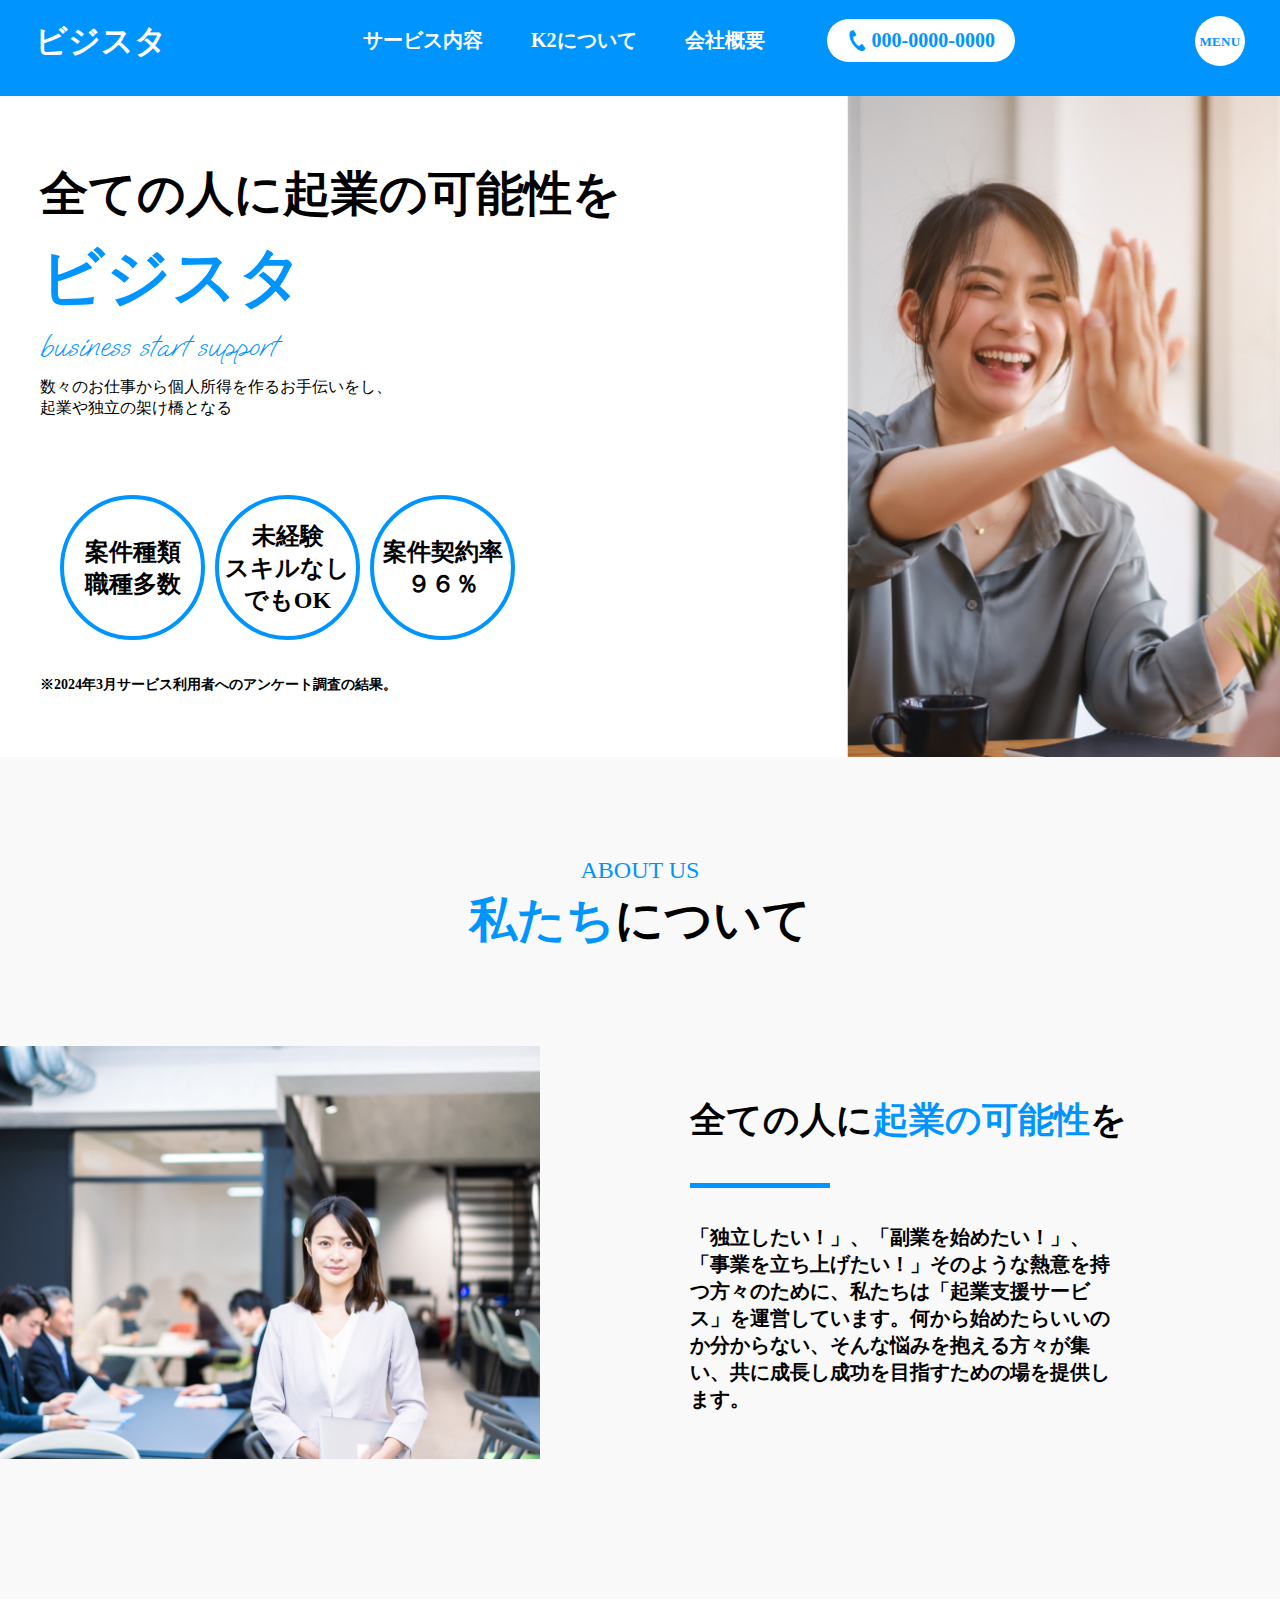
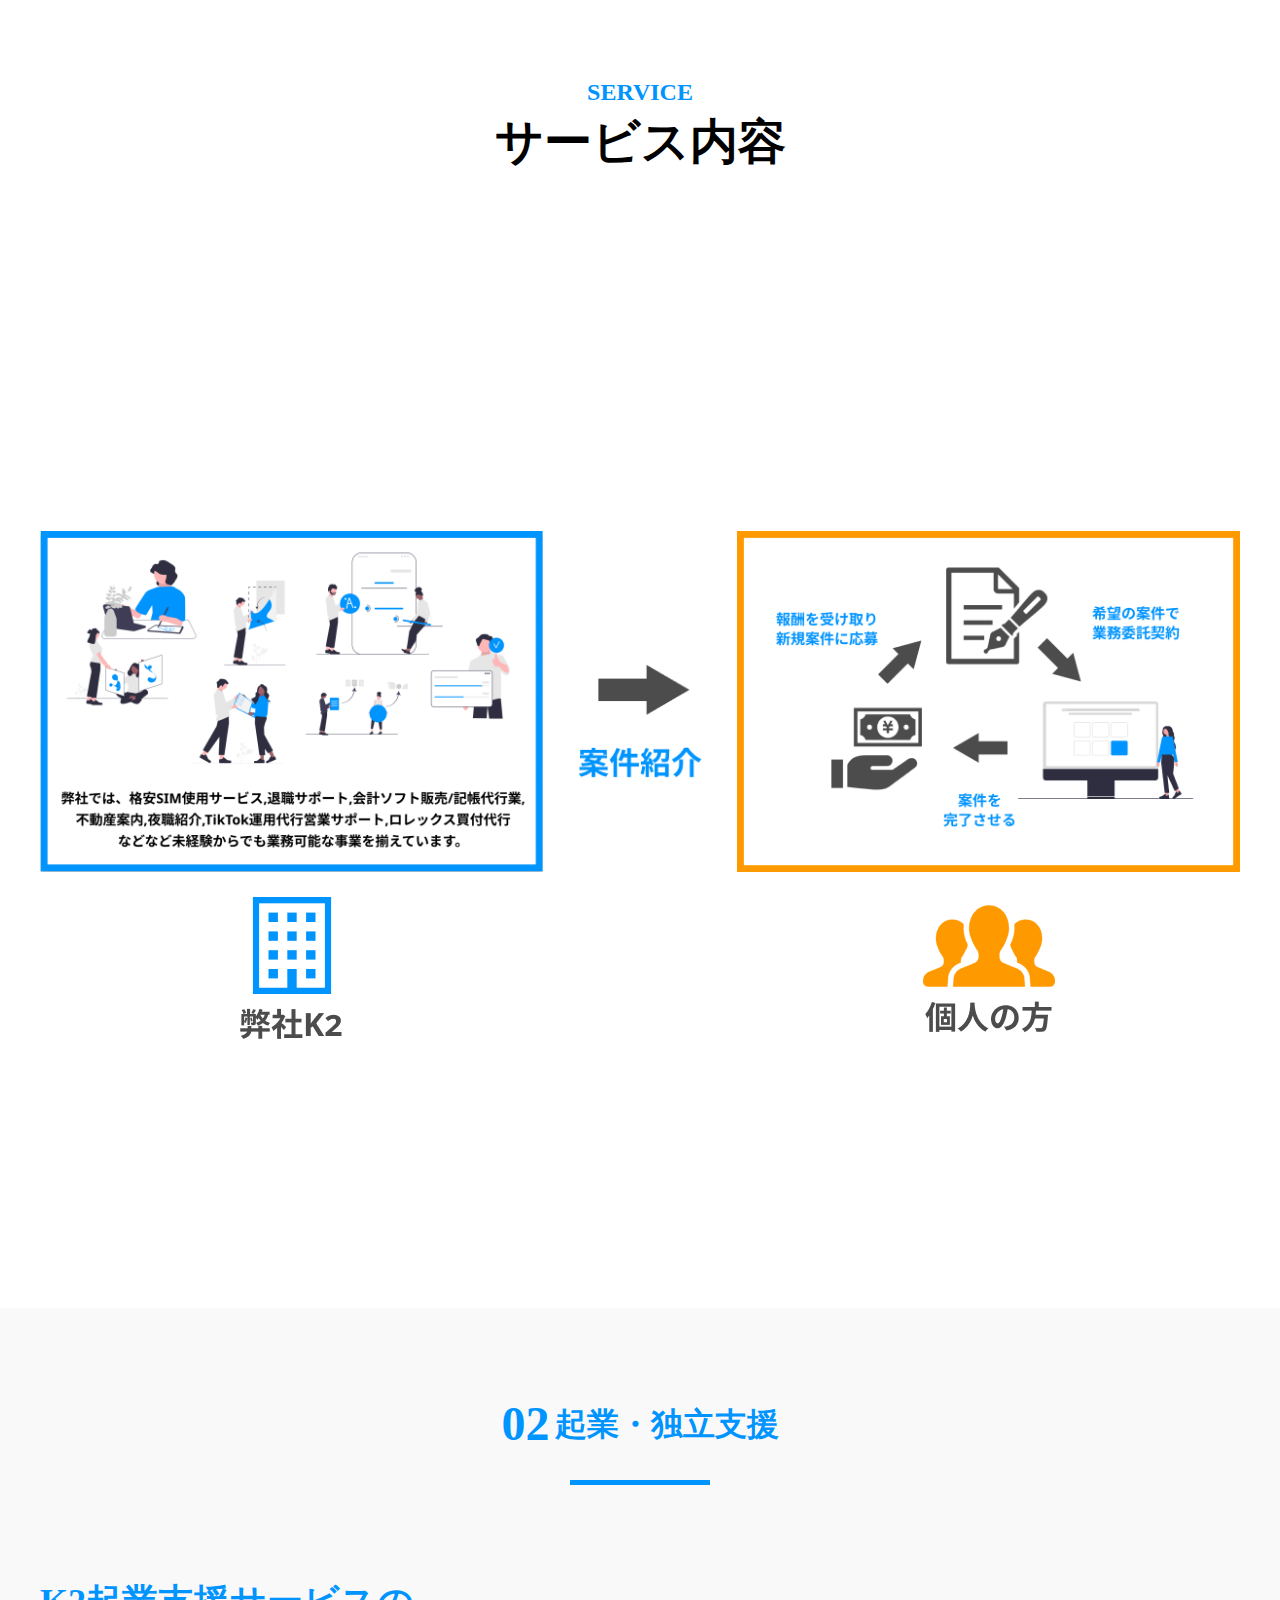
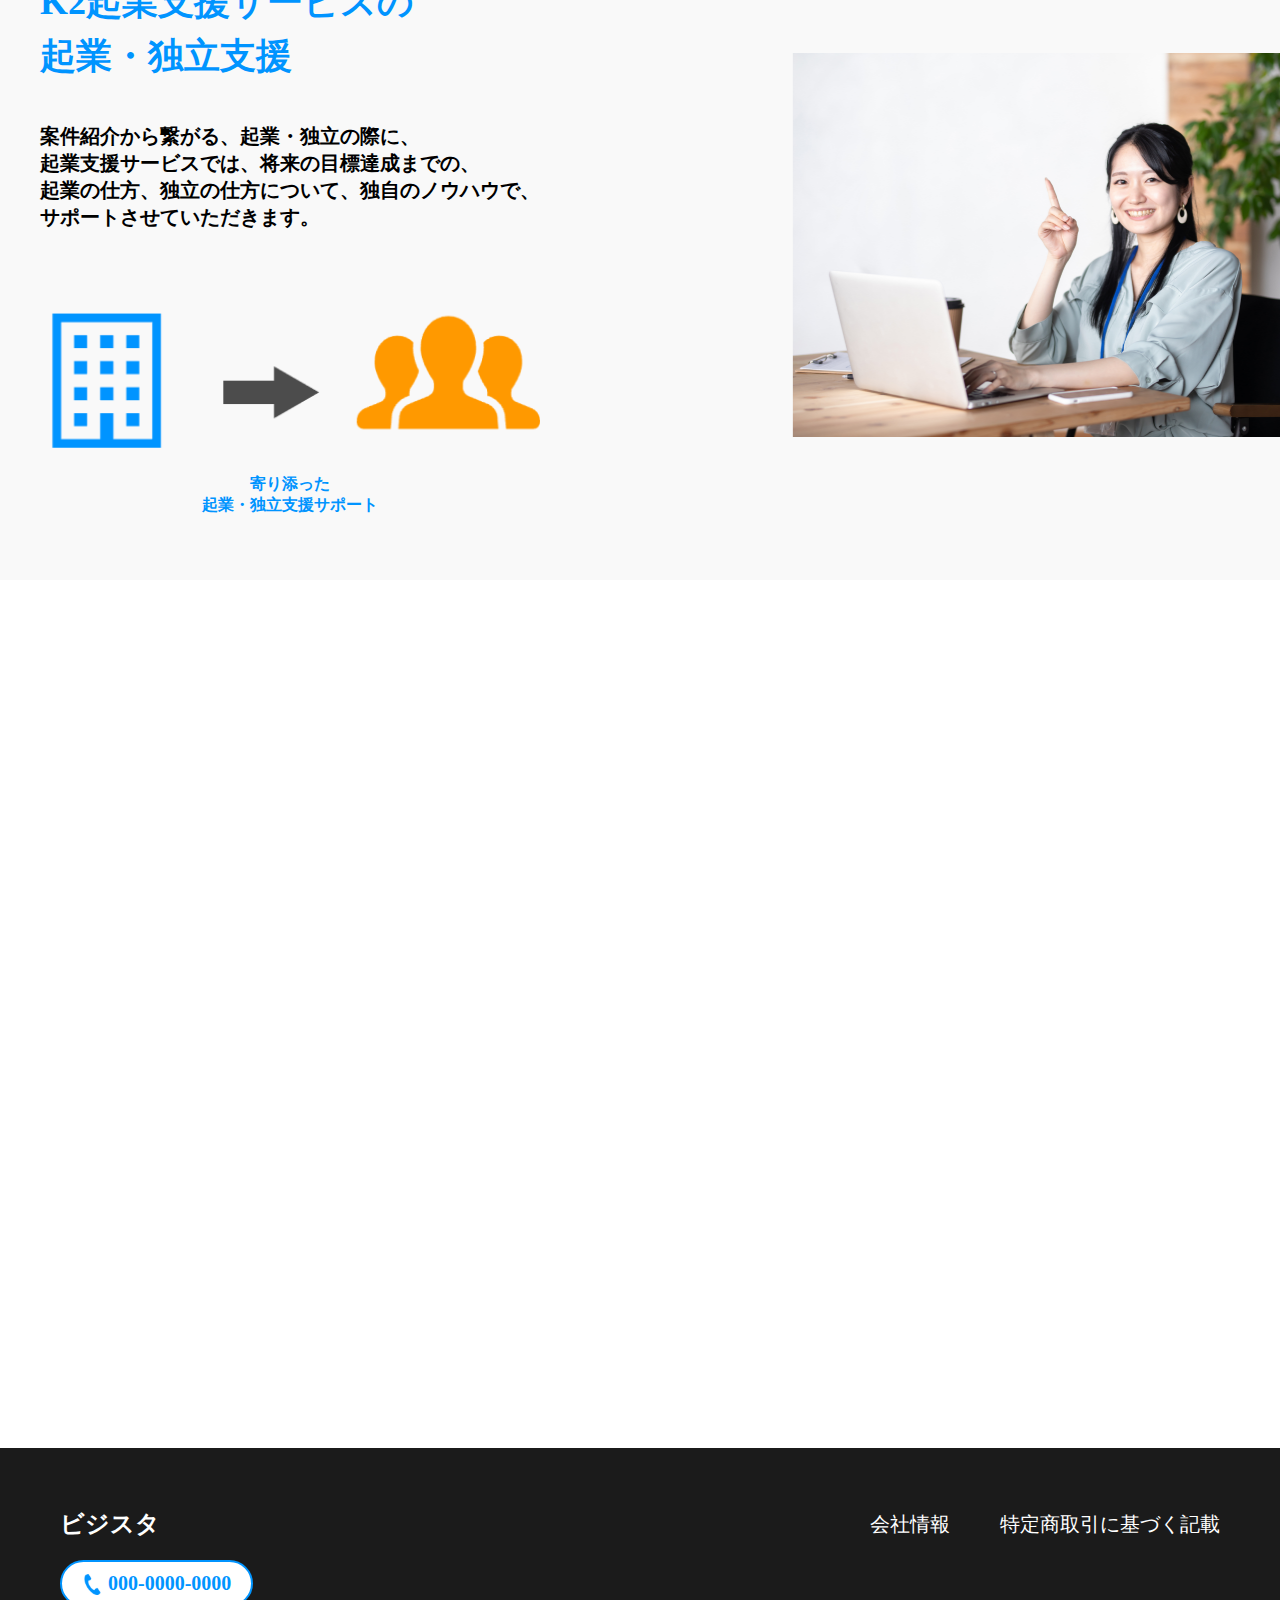
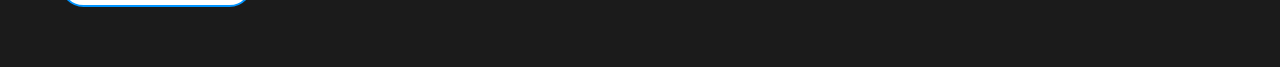
==== commit 3774252c: "fix_20240811" ====
--- a/index.html
+++ b/index.html
@@ -9,36 +9,41 @@
     <link rel="preconnect" href="https://fonts.googleapis.com">
     <link rel="preconnect" href="https://fonts.gstatic.com" crossorigin>
     <link href="https://fonts.googleapis.com/css2?family=Noto+Sans+Thai:wght@100..900&display=swap" rel="stylesheet">
-
-
-    <title>仮K2：起業支援サービス</title>
+    <link rel="preconnect" href="https://fonts.googleapis.com">
+    <link rel="preconnect" href="https://fonts.gstatic.com" crossorigin>
+    <link href="https://fonts.googleapis.com/css2?family=Noto+Sans+Thai:wght@100..900&family=Oooh+Baby&display=swap" rel="stylesheet">
+
+
+    <title>ビジスタ</title>
 </head>
 
 <body>
     <div class="c-header">
         <div class="c-header__inner">
             <h1>
-                <a href="#" class="logo">
+                <a href="./index.html" class="logo">
                     <!-- <img src="./assets/img/header/logo.png" alt="logo"> -->
-                    仮K2：起業支援サービス
+                    ビジスタ
                 </a>
             </h1>
             <div class="c-header-right is-pc">
                 <ul class="c-header__items">
-                    <li> サービス内容</li>
-                    <li>K2について</li>
-                    <li>会社概要</li>
+                    <li><a href="./service.html">サービス内容</a></li>
+                    <li><a href="./index.html">K2について</a></li>
+                    <li><a href="#company">会社概要</a></li>
                 </ul>
 
                 <div class="__link-wrap">
                     <a href="#" class="__link-wrap__item">
                         <svg width="21" height="21" viewBox="0 0 21 21" fill="none" xmlns="http://www.w3.org/2000/svg" xmlns:xlink="http://www.w3.org/1999/xlink">
-                            <rect width="21" height="21" fill="url(#pattern0_32_11)"/>
+                            <rect width="21" height="21" fill="url(#pattern0_32_11)" />
                             <defs>
-                            <pattern id="pattern0_32_11" patternContentUnits="objectBoundingBox" width="1" height="1">
-                            <use xlink:href="#image0_32_11" transform="scale(0.00390625)"/>
-                            </pattern>
-                            <image id="image0_32_11" width="256" height="256" xlink:href="[data-uri]"/>
+                                <pattern id="pattern0_32_11" patternContentUnits="objectBoundingBox" width="1"
+                                    height="1">
+                                    <use xlink:href="#image0_32_11" transform="scale(0.00390625)" />
+                                </pattern>
+                                <image id="image0_32_11" width="256" height="256"
+                                    xlink:href="[data-uri]" />
                             </defs>
                         </svg>
                         <p class="__item--ttlnum">
@@ -49,8 +54,8 @@
             </div>
             <div class="hambtn">
                 <button class="__btn">
-                            <span>MENU</span>
-                        </button>
+                    <span>MENU</span>
+                </button>
             </div>
             <div class="sp-menu">
                 <div class="sp-menu__container">
@@ -66,26 +71,28 @@
                     </div>
                     <ul class="__items">
                         <li>
-                            サービス内容
+                            <a href="./service.html">サービス内容</a>
                         </li>
                         <li>
-                            K2について
+                            <a href="./index.html">K2について</a>
                         </li>
                         <li>
-                            会社概要
+                            <a href="#company">会社概要</a>
                         </li>
                     </ul>
                     <div class="__link-wrap">
                         <a class="__link-wrap__item">
                             <svg width="21" height="21" viewBox="0 0 21 21" fill="none" xmlns="http://www.w3.org/2000/svg" xmlns:xlink="http://www.w3.org/1999/xlink">
-                                <rect width="21" height="21" fill="url(#pattern0_32_39)"/>
+                                <rect width="21" height="21" fill="url(#pattern0_32_39)" />
                                 <defs>
-                                <pattern id="pattern0_32_39" patternContentUnits="objectBoundingBox" width="1" height="1">
-                                <use xlink:href="#image0_32_39" transform="scale(0.00390625)"/>
-                                </pattern>
-                                <image id="image0_32_39" width="256" height="256" xlink:href="[data-uri]"/>
+                                    <pattern id="pattern0_32_39" patternContentUnits="objectBoundingBox" width="1"
+                                        height="1">
+                                        <use xlink:href="#image0_32_39" transform="scale(0.00390625)" />
+                                    </pattern>
+                                    <image id="image0_32_39" width="256" height="256"
+                                        xlink:href="[data-uri]" />
                                 </defs>
-                                </svg>
+                            </svg>
 
                             <p class="__item--ttlnum">
                                 000-0000-0000
@@ -102,8 +109,11 @@
                 <div class="__fv-left">
                     <h3 class="__fv-ttl">
                         全ての人に起業の可能性を<br>
-                        <span>仮K2：起業支援サービス</span>
+                        <span>ビジスタ</span>
                     </h3>
+                    <p class="__fv-sbttl">
+                        business start support
+                    </p>
                     <p class="__fv-ctn">
                         数々のお仕事から個人所得を作るお手伝いをし、<br class="is-pc">起業や独立の架け橋となる
                     </p>
@@ -195,7 +205,7 @@
                     <a href="#" class="__main-btn">
                         案件を詳しく見る
                         <svg width="19" height="23" viewBox="0 0 19 23" fill="none" xmlns="http://www.w3.org/2000/svg">
-                            <path d="M19 11.5L0.249999 22.3253L0.25 0.674682L19 11.5Z" fill="white"/>
+                            <path d="M19 11.5L0.249999 22.3253L0.25 0.674682L19 11.5Z" fill="white" />
                         </svg>
                     </a>
                 </div>
@@ -234,7 +244,7 @@
                 </div>
             </div>
         </div>
-        <div class="p-company">
+        <div class="p-company" id="company">
             <div class="__container wow fadeInUp">
                 <div class="__company-ttl">
                     <p class="__ttl-en">
@@ -298,21 +308,22 @@
     </div>
     <div class="c-footer">
         <div class="__bar">
-            <a href="#" class="logo">仮K2：起業支援サービス</a>
+            <a href="./index.html" class="logo">ビジスタ</a>
             <div class="__link-wrap">
-                <a href="#" class="__wrap-item">会社情報</a>
-                <a href="#" class="__wrap-item">特定商取引に基づく記載</a>
+                <a href="./index.html" class="__wrap-item">会社情報</a>
+                <a href="./tradelaw.html" class="__wrap-item">特定商取引に基づく記載</a>
             </div>
         </div>
         <div class="__phone-contact">
             <a href="#">
                 <svg width="21" height="21" viewBox="0 0 21 21" fill="none" xmlns="http://www.w3.org/2000/svg" xmlns:xlink="http://www.w3.org/1999/xlink">
-                    <rect width="21" height="21" fill="url(#pattern0_32_39)"/>
+                    <rect width="21" height="21" fill="url(#pattern0_32_39)" />
                     <defs>
-                    <pattern id="pattern0_32_39" patternContentUnits="objectBoundingBox" width="1" height="1">
-                    <use xlink:href="#image0_32_39" transform="scale(0.00390625)"/>
-                    </pattern>
-                    <image id="image0_32_39" width="256" height="256" xlink:href="[data-uri]"/>
+                        <pattern id="pattern0_32_39" patternContentUnits="objectBoundingBox" width="1" height="1">
+                            <use xlink:href="#image0_32_39" transform="scale(0.00390625)" />
+                        </pattern>
+                        <image id="image0_32_39" width="256" height="256"
+                            xlink:href="[data-uri]" />
                     </defs>
                 </svg> 000-0000-0000
             </a>
--- a/assets/css/style.css
+++ b/assets/css/style.css
@@ -16,7 +16,7 @@
     font-size: 0.078125vw;
   }
 }
-@media screen and (max-width: 768px) {
+@media screen and (max-width: 769px) {
   *,
   ::after,
   ::before {
@@ -154,7 +154,7 @@
 .is-pc {
   display: block;
 }
-@media screen and (max-width: 768px) {
+@media screen and (max-width: 769px) {
   .is-pc {
     display: none !important;
   }
@@ -163,7 +163,7 @@
 .is-sp {
   display: none !important;
 }
-@media screen and (max-width: 768px) {
+@media screen and (max-width: 769px) {
   .is-sp {
     display: block !important;
   }
@@ -184,7 +184,7 @@
   height: 96px;
   z-index: 11;
 }
-@media screen and (max-width: 768px) {
+@media screen and (max-width: 769px) {
   .c-header {
     height: 90px;
   }
@@ -210,7 +210,7 @@
   color: white;
   font-size: 32px;
 }
-@media screen and (max-width: 768px) {
+@media screen and (max-width: 769px) {
   .c-header__inner h1 .logo {
     font-size: 20px;
   }
@@ -220,7 +220,7 @@
     padding: 31rem 80rem;
   }
 }
-@media screen and (max-width: 768px) {
+@media screen and (max-width: 769px) {
   .c-header__inner {
     padding: 20px 20px;
   }
@@ -228,7 +228,7 @@
 .c-header__inner.scroll {
   padding: 0 80px;
 }
-@media screen and (max-width: 768px) {
+@media screen and (max-width: 769px) {
   .c-header__inner.scroll {
     padding: 5px 40px;
   }
@@ -267,11 +267,17 @@
 }
 .c-header-right li a {
   text-decoration: none;
-}
-.c-header-right li:hover {
+  font-size: 20px;
+  list-style: none;
+  margin: 0;
+  padding-left: 0;
+  color: white;
+  transition: color 0.3s;
+}
+.c-header-right li a:hover {
   color: #c3bfbd;
 }
-.c-header-right li:hover::after {
+.c-header-right li a:hover::after {
   transform: rotate(-180deg) translateY(60%);
 }
 .c-header .__link-wrap {
@@ -329,7 +335,7 @@
   position: fixed;
   top: 10px;
   right: 10px;
-  border-radius: 20px;
+  border-radius: 10px;
   background: var(--base-white, #FAFAFA);
   display: inline-flex;
 }
@@ -384,6 +390,12 @@
 }
 .c-header .sp-menu__container .__items li a {
   text-decoration: none;
+  font-size: 24px;
+  font-weight: 700;
+  padding-left: 15px;
+  padding-bottom: 20px;
+  color: #0094FF;
+  border-bottom: 2px solid #0094FF;
 }
 .c-header .sp-menu__container .__items li ul li {
   margin-top: 15px;
@@ -433,7 +445,7 @@
   padding: 60px;
   background-color: #1B1B1B;
 }
-@media screen and (max-width: 768px) {
+@media screen and (max-width: 769px) {
   .c-footer {
     padding: 30px;
   }
@@ -443,7 +455,7 @@
   align-items: center;
   justify-content: space-between;
 }
-@media screen and (max-width: 768px) {
+@media screen and (max-width: 769px) {
   .c-footer .__bar {
     flex-direction: column;
     justify-content: flex-start;
@@ -456,7 +468,7 @@
   color: white;
   font-weight: 600;
 }
-@media screen and (max-width: 768px) {
+@media screen and (max-width: 769px) {
   .c-footer .__bar .logo {
     font-size: 18px;
   }
@@ -467,7 +479,7 @@
   justify-content: center;
   gap: 50px;
 }
-@media screen and (max-width: 768px) {
+@media screen and (max-width: 769px) {
   .c-footer .__bar .__link-wrap {
     gap: 20px;
   }
@@ -477,7 +489,7 @@
   font-weight: normal;
   color: white;
 }
-@media screen and (max-width: 768px) {
+@media screen and (max-width: 769px) {
   .c-footer .__bar .__link-wrap .__wrap-item {
     font-size: 16px;
   }
@@ -511,7 +523,7 @@
   align-items: center;
   justify-content: space-between;
 }
-@media screen and (max-width: 768px) {
+@media screen and (max-width: 769px) {
   #top .p-fv .__container {
     flex-direction: column;
   }
@@ -520,7 +532,7 @@
   font-size: 48px;
   font-weight: 700;
 }
-@media screen and (max-width: 768px) {
+@media screen and (max-width: 769px) {
   #top .p-fv .__container .__fv-left .__fv-ttl {
     font-size: 24px;
   }
@@ -530,20 +542,28 @@
   color: #0094FF;
   text-wrap: nowrap;
 }
-@media screen and (max-width: 768px) {
+@media screen and (max-width: 769px) {
   #top .p-fv .__container .__fv-left .__fv-ttl span {
     text-wrap: wrap;
     font-size: 32px;
   }
 }
+#top .p-fv .__container .__fv-left .__fv-sbttl {
+  font-family: "Oooh Baby", cursive;
+  font-weight: 400;
+  font-style: normal;
+  font-size: 32px;
+  color: #0094FF;
+}
 #top .p-fv .__container .__fv-left .__fv-ctn {
   padding-top: 12px;
-  font-size: 24px;
-  font-weight: 700;
-}
-@media screen and (max-width: 768px) {
+  font-size: 16px;
+  font-weight: 400;
+}
+@media screen and (max-width: 769px) {
   #top .p-fv .__container .__fv-left .__fv-ctn {
-    font-size: 18px;
+    font-size: 14px;
+    font-weight: 400;
   }
 }
 #top .p-fv .__container .__fv-left .__fv-items {
@@ -553,7 +573,7 @@
   align-items: center;
   gap: 10px;
 }
-@media screen and (max-width: 768px) {
+@media screen and (max-width: 769px) {
   #top .p-fv .__container .__fv-left .__fv-items {
     padding-top: 40px;
     padding-left: 0;
@@ -572,7 +592,7 @@
   font-size: 24px;
   font-weight: 700;
 }
-@media screen and (max-width: 768px) {
+@media screen and (max-width: 769px) {
   #top .p-fv .__container .__fv-left .__fv-items .__fv-item {
     width: 100px;
     height: 100px;
@@ -590,7 +610,7 @@
 #top .p-fv .__container .__fv-img {
   transform: translateX(25%);
 }
-@media screen and (max-width: 768px) {
+@media screen and (max-width: 769px) {
   #top .p-fv .__container .__fv-img {
     transform: translateX(0%);
     width: 100%;
@@ -611,7 +631,7 @@
   padding-top: 100px;
   padding-bottom: 140px;
 }
-@media screen and (max-width: 768px) {
+@media screen and (max-width: 769px) {
   #top .p-about .__container {
     padding-top: 50px;
     padding-bottom: 60px;
@@ -625,7 +645,7 @@
   font-weight: 600px;
   color: #0094FF;
 }
-@media screen and (max-width: 768px) {
+@media screen and (max-width: 769px) {
   #top .p-about .__container .__about-ttl .__ttl-en {
     font-size: 16px;
   }
@@ -634,7 +654,7 @@
   font-size: 48px;
   font-weight: 600;
 }
-@media screen and (max-width: 768px) {
+@media screen and (max-width: 769px) {
   #top .p-about .__container .__about-ttl .__ttl-jp {
     font-size: 28px;
   }
@@ -642,7 +662,7 @@
 #top .p-about .__container .__about-ttl .__ttl-jp span {
   color: #0094FF;
 }
-@media screen and (max-width: 768px) {
+@media screen and (max-width: 769px) {
   #top .p-about .__container .__about-ttl .__ttl-jp span {
     font-size: 28px;
   }
@@ -655,7 +675,7 @@
   padding-top: 90px;
   transform: translateX(-10%);
 }
-@media screen and (max-width: 768px) {
+@media screen and (max-width: 769px) {
   #top .p-about .__container .__about-main {
     flex-direction: column-reverse;
     padding-top: 40px;
@@ -679,7 +699,7 @@
   width: 140px;
   border-bottom: 5px solid #0094FF;
 }
-@media screen and (max-width: 768px) {
+@media screen and (max-width: 769px) {
   #top .p-about .__container .__about-main .__main-ctn .__ctn--ttl {
     font-size: 24px;
     padding-bottom: 20px;
@@ -690,12 +710,12 @@
 #top .p-about .__container .__about-main .__main-ctn .__ctn--ttl span {
   color: #0094FF;
 }
-@media screen and (max-width: 768px) {
+@media screen and (max-width: 769px) {
   #top .p-about .__container .__about-main .__main-ctn .__ctn--ttl span {
     font-size: 24px;
   }
 }
-@media screen and (max-width: 768px) {
+@media screen and (max-width: 769px) {
   #top .p-about .__container .__about-main .__main-ctn .__ctn--ttl {
     border-bottom: 2px solid #0094FF;
   }
@@ -706,7 +726,7 @@
   max-width: 420px;
   padding-top: 36px;
 }
-@media screen and (max-width: 768px) {
+@media screen and (max-width: 769px) {
   #top .p-about .__container .__about-main .__main-ctn .__ctn--detail {
     font-size: 16px;
   }
@@ -720,7 +740,7 @@
   padding-top: 80px;
   padding-bottom: 64px;
 }
-@media screen and (max-width: 768px) {
+@media screen and (max-width: 769px) {
   #top .p-service .__container {
     padding-top: 40px;
     padding-bottom: 30px;
@@ -731,10 +751,10 @@
 }
 #top .p-service .__container .__service-ttl .__ttl-en {
   font-size: 24px;
-  font-weight: 600px;
-  color: #0094FF;
-}
-@media screen and (max-width: 768px) {
+  font-weight: 600;
+  color: #0094FF;
+}
+@media screen and (max-width: 769px) {
   #top .p-service .__container .__service-ttl .__ttl-en {
     font-size: 16px;
   }
@@ -743,7 +763,7 @@
   font-size: 48px;
   font-weight: 600;
 }
-@media screen and (max-width: 768px) {
+@media screen and (max-width: 769px) {
   #top .p-service .__container .__service-ttl .__ttl-jp {
     font-size: 28px;
   }
@@ -770,7 +790,7 @@
   width: 140px;
   border-bottom: 5px solid #0094FF;
 }
-@media screen and (max-width: 768px) {
+@media screen and (max-width: 769px) {
   #top .p-service .__container .__service-main .__main--ttl {
     font-size: 24px;
     width: -moz-max-content;
@@ -781,7 +801,7 @@
 #top .p-service .__container .__service-main .__main--ttl span {
   font-size: 48px;
 }
-@media screen and (max-width: 768px) {
+@media screen and (max-width: 769px) {
   #top .p-service .__container .__service-main .__main--ttl span {
     font-size: 32px;
   }
@@ -792,7 +812,7 @@
   font-weight: 600;
   padding-top: 35px;
 }
-@media screen and (max-width: 768px) {
+@media screen and (max-width: 769px) {
   #top .p-service .__container .__service-main .__main-ctn {
     font-size: 16px;
   }
@@ -804,7 +824,7 @@
   justify-content: space-around;
   gap: 35px;
 }
-@media screen and (max-width: 768px) {
+@media screen and (max-width: 769px) {
   #top .p-service .__container .__service-main .__main--flow {
     align-items: center;
     justify-content: center;
@@ -836,7 +856,7 @@
 #top .p-service .__container .__service-main .__main--flow .__flow--intro {
   padding-top: 130px;
 }
-@media screen and (max-width: 768px) {
+@media screen and (max-width: 769px) {
   #top .p-service .__container .__service-main .__main--flow .__flow--intro {
     padding-top: 0;
   }
@@ -860,7 +880,7 @@
   border: 2px solid #0094FF;
   transition: all 0.5s;
 }
-@media screen and (max-width: 768px) {
+@media screen and (max-width: 769px) {
   #top .p-service .__container .__service-main .__main-btn {
     padding: 15px;
     width: 100%;
@@ -880,7 +900,7 @@
   padding-top: 80px;
   padding-bottom: 64px;
 }
-@media screen and (max-width: 768px) {
+@media screen and (max-width: 769px) {
   #top .p-service-two .__container {
     padding-top: 40px;
     padding-bottom: 30px;
@@ -901,7 +921,7 @@
   width: 140px;
   border-bottom: 5px solid #0094FF;
 }
-@media screen and (max-width: 768px) {
+@media screen and (max-width: 769px) {
   #top .p-service-two .__container .__main--ttl {
     font-size: 24px;
     width: -moz-max-content;
@@ -912,12 +932,12 @@
 #top .p-service-two .__container .__main--ttl span {
   font-size: 48px;
 }
-@media screen and (max-width: 768px) {
+@media screen and (max-width: 769px) {
   #top .p-service-two .__container .__main--ttl span {
     font-size: 32px;
   }
 }
-@media screen and (max-width: 768px) {
+@media screen and (max-width: 769px) {
   #top .p-service-two .__container {
     padding-top: 40px;
   }
@@ -927,7 +947,7 @@
   align-items: center;
   justify-content: space-between;
 }
-@media screen and (max-width: 768px) {
+@media screen and (max-width: 769px) {
   #top .p-service-two .__container .__main-body {
     flex-direction: column;
   }
@@ -935,7 +955,7 @@
 #top .p-service-two .__container .__main-left {
   padding-top: 90px;
 }
-@media screen and (max-width: 768px) {
+@media screen and (max-width: 769px) {
   #top .p-service-two .__container .__main-left {
     padding-top: 40px;
   }
@@ -945,7 +965,7 @@
   font-weight: 700;
   color: #0094FF;
 }
-@media screen and (max-width: 768px) {
+@media screen and (max-width: 769px) {
   #top .p-service-two .__container .__main-left .__left-ttl {
     font-size: 24px;
   }
@@ -955,7 +975,7 @@
   font-size: 20px;
   font-weight: 600;
 }
-@media screen and (max-width: 768px) {
+@media screen and (max-width: 769px) {
   #top .p-service-two .__container .__main-left .__left-ctn {
     padding-top: 20px;
     font-size: 16px;
@@ -968,9 +988,9 @@
   text-align: center;
   padding-top: 10px;
   color: #0094FF;
-  font-weight: 400;
-}
-@media screen and (max-width: 768px) {
+  font-weight: 600;
+}
+@media screen and (max-width: 769px) {
   #top .p-service-two .__container .__main-left .__left-img .__left-info {
     font-size: 16px;
   }
@@ -979,7 +999,7 @@
   padding-top: 90px;
   transform: translateX(21%);
 }
-@media screen and (max-width: 768px) {
+@media screen and (max-width: 769px) {
   #top .p-service-two .__container .__main-right {
     padding-top: 40px;
     transform: translateX(0%);
@@ -994,7 +1014,7 @@
   padding-top: 84px;
   padding-bottom: 95px;
 }
-@media screen and (max-width: 768px) {
+@media screen and (max-width: 769px) {
   #top .p-company .__container {
     padding-top: 40px;
     padding-bottom: 40px;
@@ -1005,10 +1025,10 @@
 }
 #top .p-company .__container .__company-ttl .__ttl-en {
   font-size: 24px;
-  font-weight: 600px;
-  color: #0094FF;
-}
-@media screen and (max-width: 768px) {
+  font-weight: 600;
+  color: #0094FF;
+}
+@media screen and (max-width: 769px) {
   #top .p-company .__container .__company-ttl .__ttl-en {
     font-size: 16px;
   }
@@ -1017,7 +1037,7 @@
   font-size: 48px;
   font-weight: 600;
 }
-@media screen and (max-width: 768px) {
+@media screen and (max-width: 769px) {
   #top .p-company .__container .__company-ttl .__ttl-jp {
     font-size: 28px;
   }
@@ -1025,7 +1045,7 @@
 #top .p-company .__container .__company-ttl .__ttl-jp span {
   color: #0094FF;
 }
-@media screen and (max-width: 768px) {
+@media screen and (max-width: 769px) {
   #top .p-company .__container .__company-ttl .__ttl-jp span {
     font-size: 28px;
   }
@@ -1037,7 +1057,7 @@
   justify-content: space-between;
   align-items: flex-start;
 }
-@media screen and (max-width: 768px) {
+@media screen and (max-width: 769px) {
   #top .p-company .__container .__company-main {
     padding-top: 40px;
     flex-direction: column;
@@ -1048,7 +1068,7 @@
   height: 367px;
   background-color: #D9D9D9;
 }
-@media screen and (max-width: 768px) {
+@media screen and (max-width: 769px) {
   #top .p-company .__container .__company-main .__map {
     width: 100%;
     height: 250px;
@@ -1063,7 +1083,7 @@
 #top .p-company .__container .__company-main .__company-info .__info-item .__item-ttl {
   font-size: 24px;
 }
-@media screen and (max-width: 768px) {
+@media screen and (max-width: 769px) {
   #top .p-company .__container .__company-main .__company-info .__info-item .__item-ttl {
     font-size: 18px;
   }
@@ -1073,7 +1093,7 @@
   font-weight: 600;
   padding-top: 20px;
 }
-@media screen and (max-width: 768px) {
+@media screen and (max-width: 769px) {
   #top .p-company .__container .__company-main .__company-info .__info-item .__item-ctn {
     font-size: 12px;
   }
@@ -1088,7 +1108,7 @@
   background-position: center;
   background-size: 100% 100%;
 }
-@media screen and (max-width: 768px) {
+@media screen and (max-width: 769px) {
   #service .p-fv {
     background-size: cover;
   }
@@ -1097,7 +1117,7 @@
   padding-top: 113px;
   padding-bottom: 133px;
 }
-@media screen and (max-width: 768px) {
+@media screen and (max-width: 769px) {
   #service .p-fv .__container {
     padding-top: 50px;
     padding-bottom: 60px;
@@ -1108,7 +1128,7 @@
   color: white;
   font-weight: 700;
 }
-@media screen and (max-width: 768px) {
+@media screen and (max-width: 769px) {
   #service .p-fv .__container .__fv-ttl {
     font-size: 30px;
   }
@@ -1118,7 +1138,7 @@
   color: #0094FF;
   font-weight: 700;
 }
-@media screen and (max-width: 768px) {
+@media screen and (max-width: 769px) {
   #service .p-fv .__container .__fv-subttl {
     font-size: 20px;
   }
@@ -1130,9 +1150,9 @@
 }
 #service .p-taskList .__container {
   padding-top: 90px;
-  padding-bottom: 140px;
-}
-@media screen and (max-width: 768px) {
+  padding-bottom: 70px;
+}
+@media screen and (max-width: 769px) {
   #service .p-taskList .__container {
     padding-top: 50px;
     padding-bottom: 60px;
@@ -1152,7 +1172,7 @@
   width: max-content;
   padding-bottom: 30px;
 }
-@media screen and (max-width: 768px) {
+@media screen and (max-width: 769px) {
   #service .p-taskList .__container .__list-ttl .__ttl-main {
     font-size: 24px;
   }
@@ -1177,8 +1197,11 @@
   padding-top: 40px;
   font-size: 20px;
   font-weight: 600;
-}
-@media screen and (max-width: 768px) {
+  text-align: center;
+  max-width: 804px;
+  margin: auto;
+}
+@media screen and (max-width: 769px) {
   #service .p-taskList .__container .__list-ttl .__ttl-ctn {
     font-size: 16px;
   }
@@ -1190,7 +1213,7 @@
   row-gap: 30px;
   margin: auto;
 }
-@media screen and (max-width: 768px) {
+@media screen and (max-width: 769px) {
   #service .p-taskList .__container .__list-items {
     padding-top: 50px;
     grid-template-columns: 1fr;
@@ -1199,7 +1222,7 @@
 #service .p-taskList .__container .__list-items .__list-item {
   max-width: 310px;
   width: 100%;
-  height: 235px;
+  /* height: 235px; */
   border: #0094FF 5px solid;
   display: flex;
   align-items: center;
@@ -1207,21 +1230,46 @@
   flex-direction: column;
   padding-top: 24px;
   margin: auto;
+  padding-bottom: 10px;
+}
+@media screen and (max-width: 769px) {
+  #service .p-taskList .__container .__list-items .__list-item {
+    width: 300px !important;
+    height: 262px !important;
+  }
 }
 #service .p-taskList .__container .__list-items .__list-item .__item-ttl {
   font-size: 20px;
   font-weight: 700;
   color: #0094FF;
   padding-bottom: 20px;
+  text-align: center;
 }
 #service .p-taskList .__container .__list-items .__list-item .__item-img {
   padding-bottom: 15px;
+  width: 100%;
+  height: 109px;
+}
+#service .p-taskList .__container .__list-items .__list-item .__item-img img {
+  height: 100%;
+  -o-object-fit: contain;
+     object-fit: contain;
 }
 #service .p-taskList .__container .__list-items .__list-item .__item-ctn {
   font-size: 14px;
   font-weight: 500;
   text-align: center;
 }
+#service .p-taskList .__container .__list-ctn {
+  text-align: center;
+  padding-top: 40px;
+  font-size: 20px;
+}
+@media screen and (max-width: 769px) {
+  #service .p-taskList .__container .__list-ctn {
+    font-size: 15px;
+  }
+}
 #service .p-service-two {
   display: flex;
   align-items: center;
@@ -1232,7 +1280,7 @@
   padding-top: 80px;
   padding-bottom: 64px;
 }
-@media screen and (max-width: 768px) {
+@media screen and (max-width: 769px) {
   #service .p-service-two .__container {
     padding-top: 40px;
     padding-bottom: 30px;
@@ -1253,7 +1301,7 @@
   width: 140px;
   border-bottom: 5px solid #0094FF;
 }
-@media screen and (max-width: 768px) {
+@media screen and (max-width: 769px) {
   #service .p-service-two .__container .__main--ttl {
     font-size: 24px;
     width: -moz-max-content;
@@ -1264,77 +1312,42 @@
 #service .p-service-two .__container .__main--ttl span {
   font-size: 48px;
 }
-@media screen and (max-width: 768px) {
+@media screen and (max-width: 769px) {
   #service .p-service-two .__container .__main--ttl span {
     font-size: 32px;
   }
 }
-@media screen and (max-width: 768px) {
+#service .p-service-two .__container .__main-body {
+  padding-top: 90px;
+}
+@media screen and (max-width: 769px) {
+  #service .p-service-two .__container .__main-body {
+    padding-top: 40px;
+  }
+}
+#service .p-service-two .__container .__main-body .__main-body_img {
+  padding-right: 30px;
+  padding-left: 20px;
+}
+#service .p-service-two .__container .__main-body_ctn {
+  padding-top: 60px;
+  text-align: center;
+  margin: auto;
+  max-width: 810px;
+  font-size: 20px;
+  font-weight: 600;
+  padding-bottom: 80px;
+}
+@media screen and (max-width: 769px) {
+  #service .p-service-two .__container .__main-body_ctn {
+    padding-top: 30px;
+    font-size: 15px;
+    padding-bottom: 40px;
+  }
+}
+@media screen and (max-width: 769px) {
   #service .p-service-two .__container {
     padding-top: 40px;
-  }
-}
-#service .p-service-two .__container .__main-body {
-  display: flex;
-  align-items: center;
-  justify-content: space-between;
-}
-@media screen and (max-width: 768px) {
-  #service .p-service-two .__container .__main-body {
-    flex-direction: column;
-  }
-}
-#service .p-service-two .__container .__main-left {
-  padding-top: 90px;
-}
-@media screen and (max-width: 768px) {
-  #service .p-service-two .__container .__main-left {
-    padding-top: 40px;
-  }
-}
-#service .p-service-two .__container .__main-left .__left-ttl {
-  font-size: 36px;
-  font-weight: 700;
-  color: #0094FF;
-}
-@media screen and (max-width: 768px) {
-  #service .p-service-two .__container .__main-left .__left-ttl {
-    font-size: 24px;
-  }
-}
-#service .p-service-two .__container .__main-left .__left-ctn {
-  padding-top: 40px;
-  font-size: 20px;
-  font-weight: 600;
-}
-@media screen and (max-width: 768px) {
-  #service .p-service-two .__container .__main-left .__left-ctn {
-    padding-top: 20px;
-    font-size: 16px;
-  }
-}
-#service .p-service-two .__container .__main-left .__left-img {
-  padding-top: 50px;
-}
-#service .p-service-two .__container .__main-left .__left-img .__left-info {
-  text-align: center;
-  padding-top: 10px;
-  color: #0094FF;
-  font-weight: 400;
-}
-@media screen and (max-width: 768px) {
-  #service .p-service-two .__container .__main-left .__left-img .__left-info {
-    font-size: 16px;
-  }
-}
-#service .p-service-two .__container .__main-right {
-  padding-top: 90px;
-  transform: translateX(21%);
-}
-@media screen and (max-width: 768px) {
-  #service .p-service-two .__container .__main-right {
-    padding-top: 40px;
-    transform: translateX(0%);
   }
 }
 #service .p-company {
@@ -1346,7 +1359,7 @@
   padding-top: 84px;
   padding-bottom: 95px;
 }
-@media screen and (max-width: 768px) {
+@media screen and (max-width: 769px) {
   #service .p-company .__container {
     padding-top: 40px;
     padding-bottom: 40px;
@@ -1360,7 +1373,7 @@
   font-weight: 600px;
   color: #0094FF;
 }
-@media screen and (max-width: 768px) {
+@media screen and (max-width: 769px) {
   #service .p-company .__container .__company-ttl .__ttl-en {
     font-size: 16px;
   }
@@ -1369,7 +1382,7 @@
   font-size: 48px;
   font-weight: 600;
 }
-@media screen and (max-width: 768px) {
+@media screen and (max-width: 769px) {
   #service .p-company .__container .__company-ttl .__ttl-jp {
     font-size: 28px;
   }
@@ -1377,7 +1390,7 @@
 #service .p-company .__container .__company-ttl .__ttl-jp span {
   color: #0094FF;
 }
-@media screen and (max-width: 768px) {
+@media screen and (max-width: 769px) {
   #service .p-company .__container .__company-ttl .__ttl-jp span {
     font-size: 28px;
   }
@@ -1389,7 +1402,7 @@
   justify-content: space-between;
   align-items: flex-start;
 }
-@media screen and (max-width: 768px) {
+@media screen and (max-width: 769px) {
   #service .p-company .__container .__company-main {
     padding-top: 40px;
     flex-direction: column;
@@ -1400,7 +1413,7 @@
   height: 367px;
   background-color: #D9D9D9;
 }
-@media screen and (max-width: 768px) {
+@media screen and (max-width: 769px) {
   #service .p-company .__container .__company-main .__map {
     width: 100%;
     height: 250px;
@@ -1415,7 +1428,7 @@
 #service .p-company .__container .__company-main .__company-info .__info-item .__item-ttl {
   font-size: 24px;
 }
-@media screen and (max-width: 768px) {
+@media screen and (max-width: 769px) {
   #service .p-company .__container .__company-main .__company-info .__info-item .__item-ttl {
     font-size: 18px;
   }
@@ -1425,10 +1438,15 @@
   font-weight: 600;
   padding-top: 20px;
 }
-@media screen and (max-width: 768px) {
+@media screen and (max-width: 769px) {
   #service .p-company .__container .__company-main .__company-info .__info-item .__item-ctn {
     font-size: 12px;
   }
+}
+#service .slick-slide {
+  display: flex;
+  align-items: center;
+  justify-content: center;
 }
 
 #tradelaw .p-tradelaw {
@@ -1440,7 +1458,7 @@
   padding-top: 100px;
   padding-bottom: 50px;
 }
-@media screen and (max-width: 768px) {
+@media screen and (max-width: 769px) {
   #tradelaw .p-tradelaw .__container {
     padding-top: 50px;
     padding-bottom: 30px;
@@ -1451,7 +1469,7 @@
   font-weight: 700;
   padding-bottom: 30px;
 }
-@media screen and (max-width: 768px) {
+@media screen and (max-width: 769px) {
   #tradelaw .p-tradelaw .__container .__tradelaw-ttl {
     font-size: 24px;
   }
@@ -1465,7 +1483,7 @@
   border: #9ac0dd 1px solid;
   border-bottom: unset;
 }
-@media screen and (max-width: 768px) {
+@media screen and (max-width: 769px) {
   #tradelaw .p-tradelaw .__container .__tradelaw-main .__tradelaw-item {
     flex-direction: column;
   }
@@ -1482,7 +1500,7 @@
   background-color: #9ac0dd;
   border-bottom: 1px solid white;
 }
-@media screen and (max-width: 768px) {
+@media screen and (max-width: 769px) {
   #tradelaw .p-tradelaw .__container .__tradelaw-main .__item-ttl {
     font-size: 18px;
   }
@@ -1492,7 +1510,7 @@
   font-size: 16px;
   font-weight: normal;
 }
-@media screen and (max-width: 768px) {
+@media screen and (max-width: 769px) {
   #tradelaw .p-tradelaw .__container .__tradelaw-main .__tradelaw-ctn {
     font-size: 14px;
   }
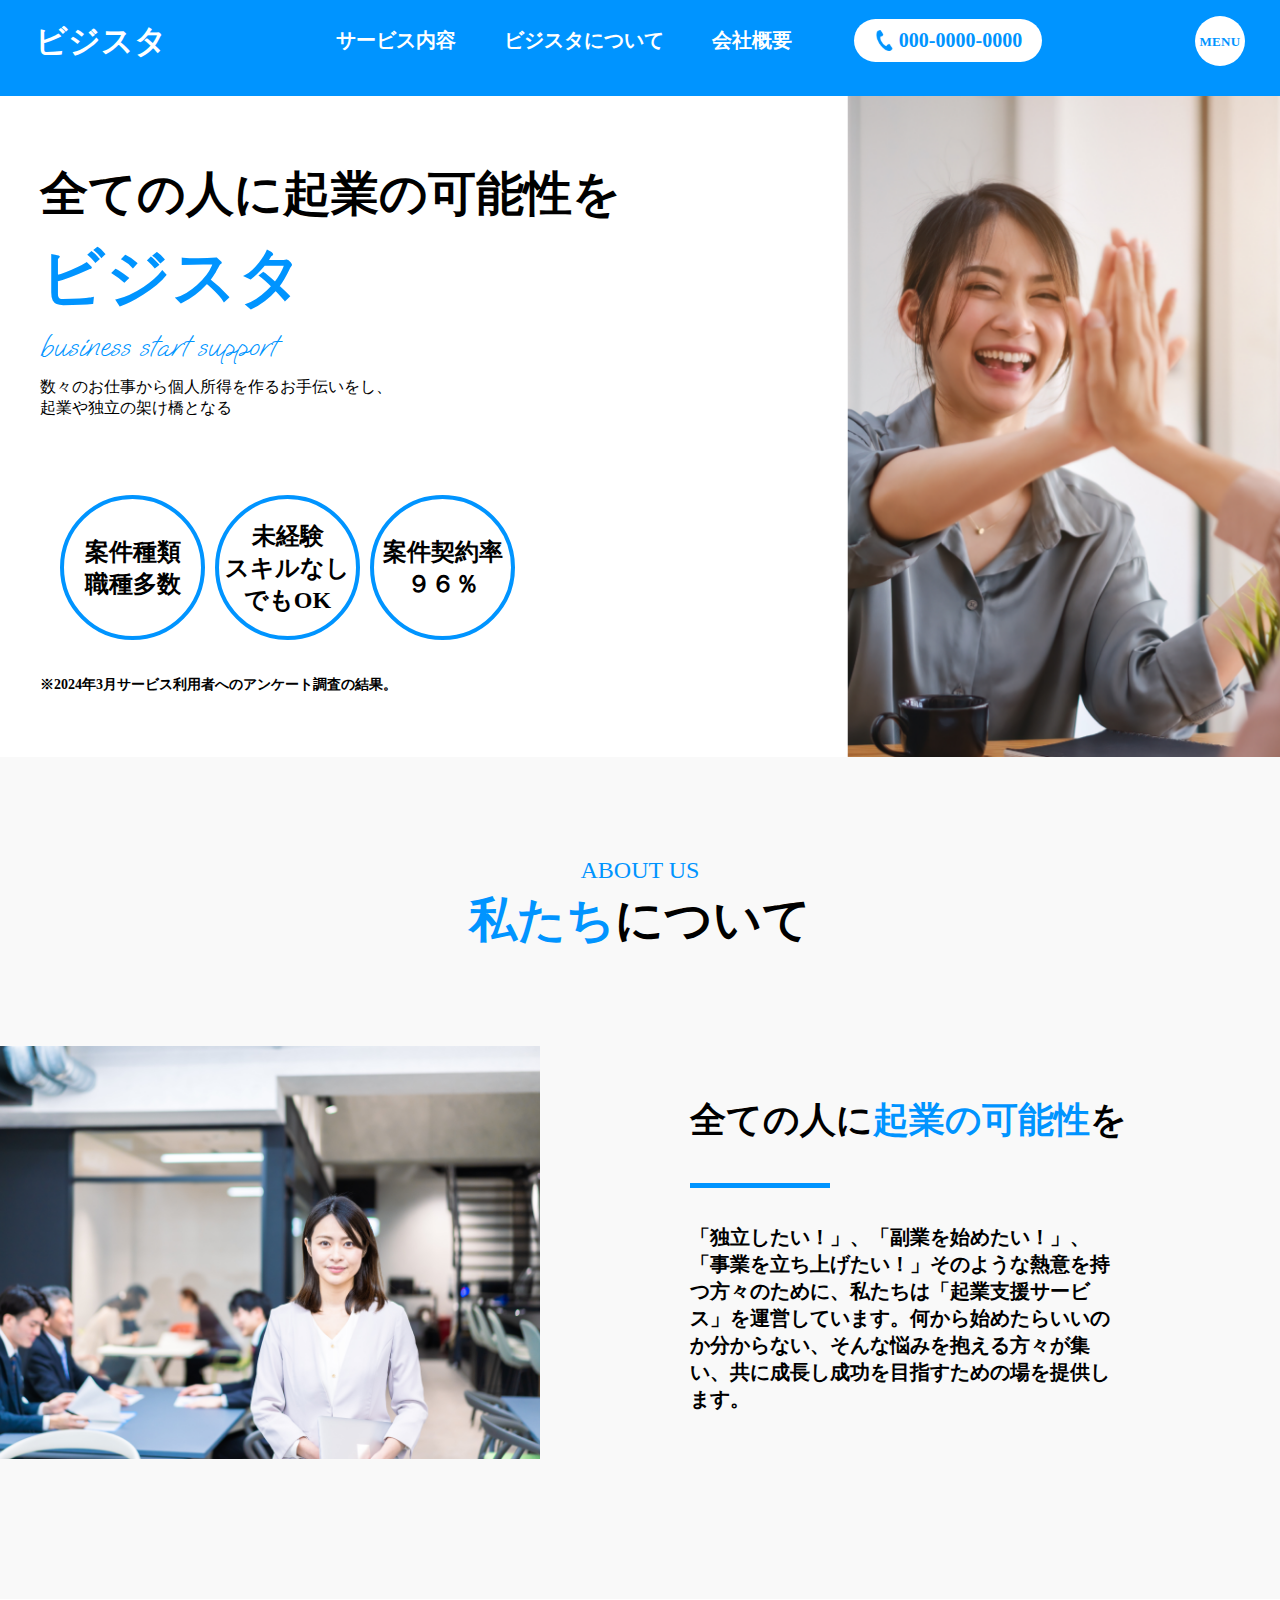
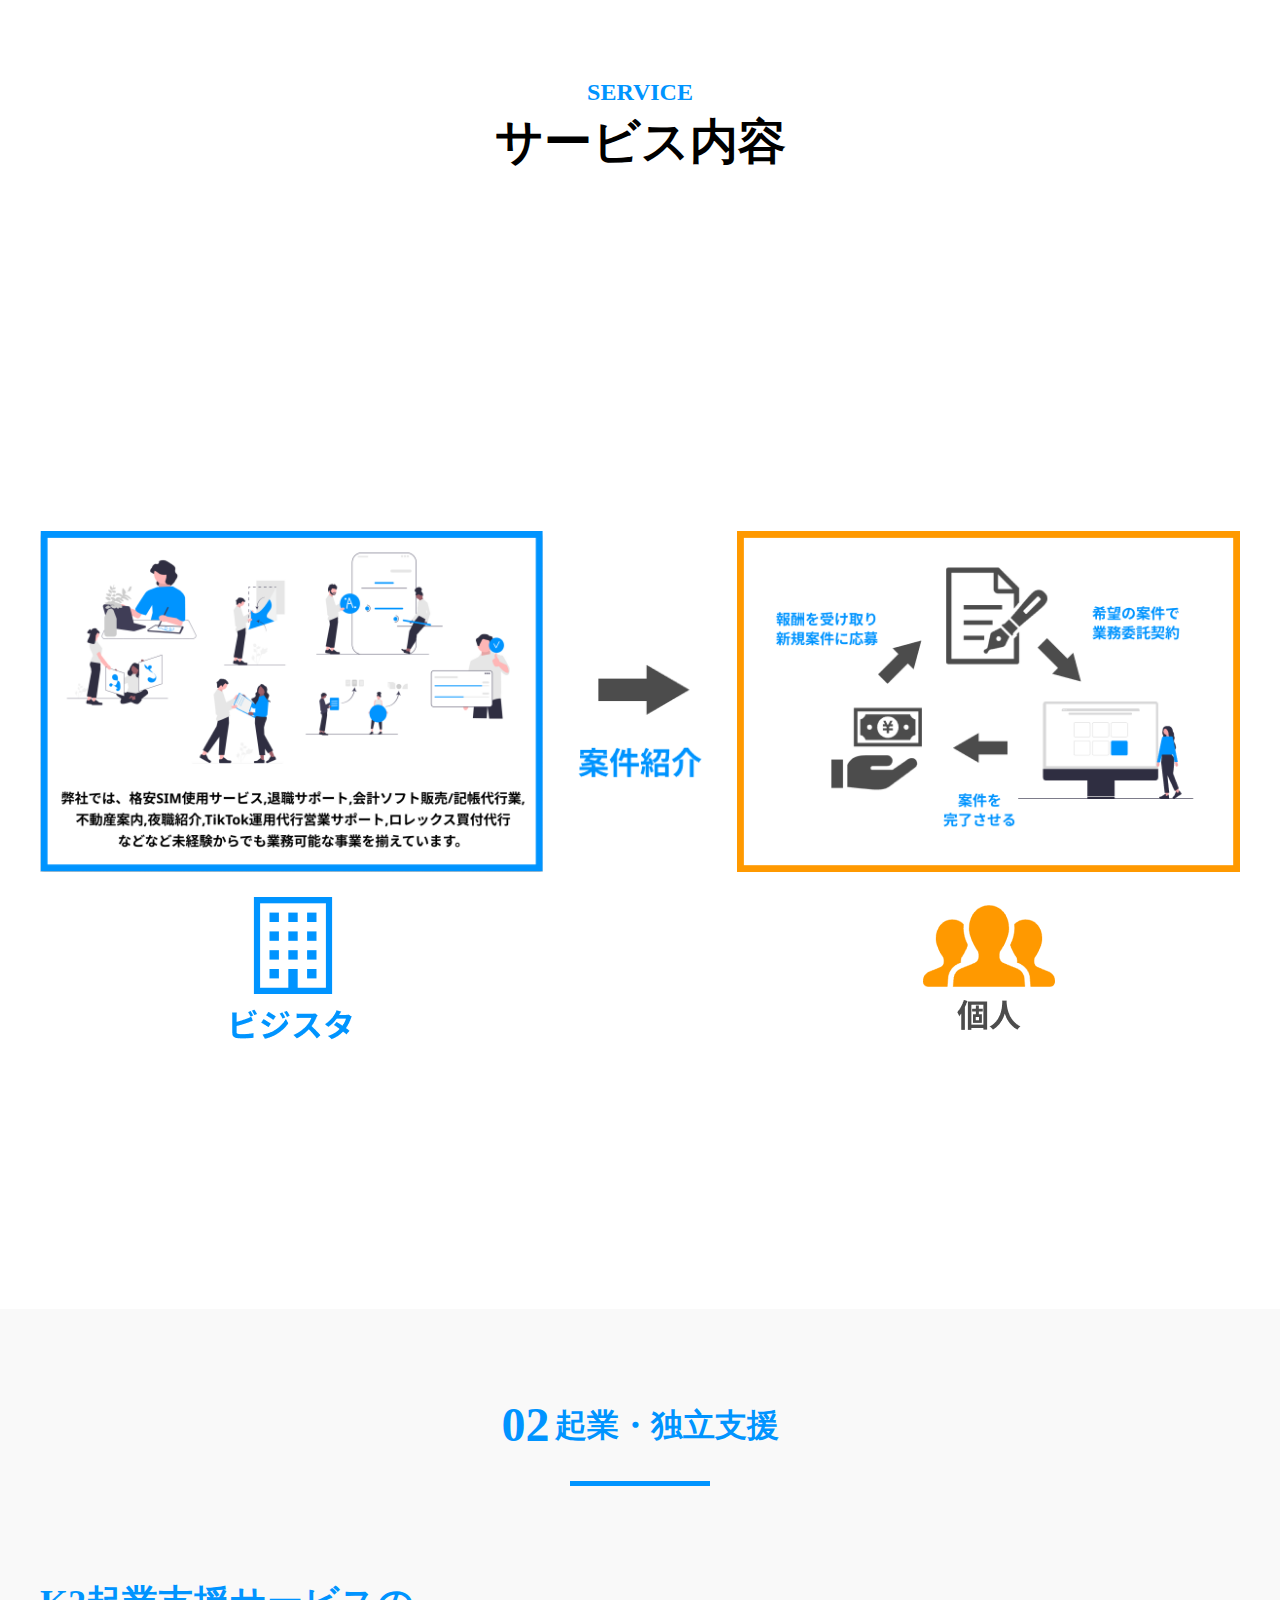
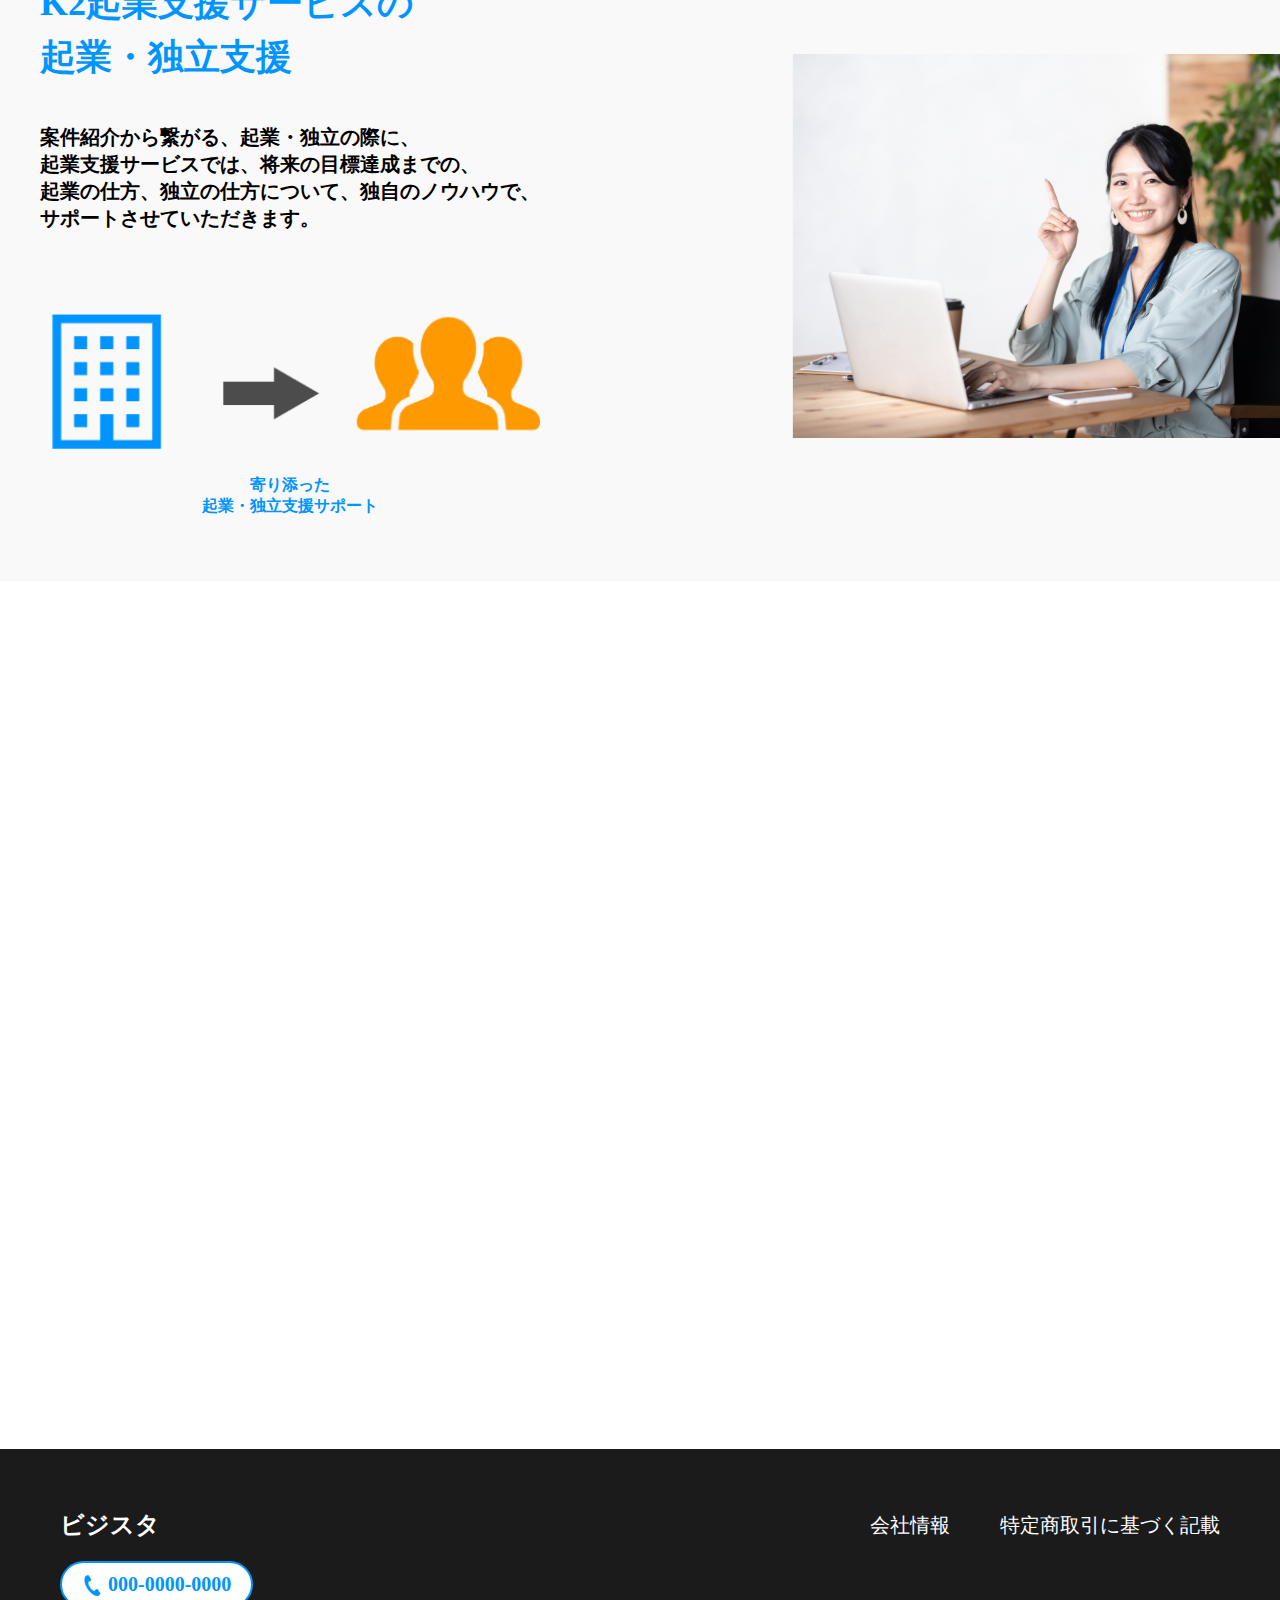
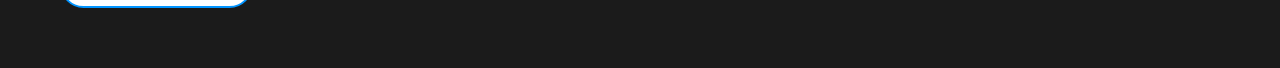
==== commit 068751b9: "fix 20240812" ====
--- a/index.html
+++ b/index.html
@@ -29,7 +29,7 @@
             <div class="c-header-right is-pc">
                 <ul class="c-header__items">
                     <li><a href="./service.html">サービス内容</a></li>
-                    <li><a href="./index.html">K2について</a></li>
+                    <li><a href="./index.html">ビジスタについて</a></li>
                     <li><a href="#company">会社概要</a></li>
                 </ul>
 
@@ -74,7 +74,7 @@
                             <a href="./service.html">サービス内容</a>
                         </li>
                         <li>
-                            <a href="./index.html">K2について</a>
+                            <a href="./index.html">ビジスタについて</a>
                         </li>
                         <li>
                             <a href="#company">会社概要</a>
@@ -177,8 +177,8 @@
                         <span>01</span>案件紹介
                     </h4>
                     <p class="__main-ctn">
-                        弊社が契約している事業・案件を個人の方へ紹介して、<br> 個人の方が業務委託として契約し業務を行うことで、個人所得を作れるようになります。
-                        <br> それらを通して、起業や独立のためのスキルを身につけるサポートを行います。
+                        弊社が契約している事業・案件を個人の方へ紹介して、<br class="is-pc"> 個人の方が業務委託として契約し業務を行うことで、個人所得を作れるようになります。
+                        <br class="is-pc"> それらを通して、起業や独立のためのスキルを身につけるサポートを行います。
                     </p>
                     <div class="__main--flow">
                         <div class="__fow--company">
@@ -202,7 +202,7 @@
                             </figure>
                         </div>
                     </div>
-                    <a href="#" class="__main-btn">
+                    <a href="./service.html#list" class="__main-btn">
                         案件を詳しく見る
                         <svg width="19" height="23" viewBox="0 0 19 23" fill="none" xmlns="http://www.w3.org/2000/svg">
                             <path d="M19 11.5L0.249999 22.3253L0.25 0.674682L19 11.5Z" fill="white" />
--- a/assets/css/style.css
+++ b/assets/css/style.css
@@ -395,7 +395,6 @@
   padding-left: 15px;
   padding-bottom: 20px;
   color: #0094FF;
-  border-bottom: 2px solid #0094FF;
 }
 .c-header .sp-menu__container .__items li ul li {
   margin-top: 15px;
@@ -526,6 +525,7 @@
 @media screen and (max-width: 769px) {
   #top .p-fv .__container {
     flex-direction: column;
+    padding-top: 40px;
   }
 }
 #top .p-fv .__container .__fv-left .__fv-ttl {
@@ -1503,6 +1503,7 @@
 @media screen and (max-width: 769px) {
   #tradelaw .p-tradelaw .__container .__tradelaw-main .__item-ttl {
     font-size: 18px;
+    max-width: 500px;
   }
 }
 #tradelaw .p-tradelaw .__container .__tradelaw-main .__tradelaw-ctn {
